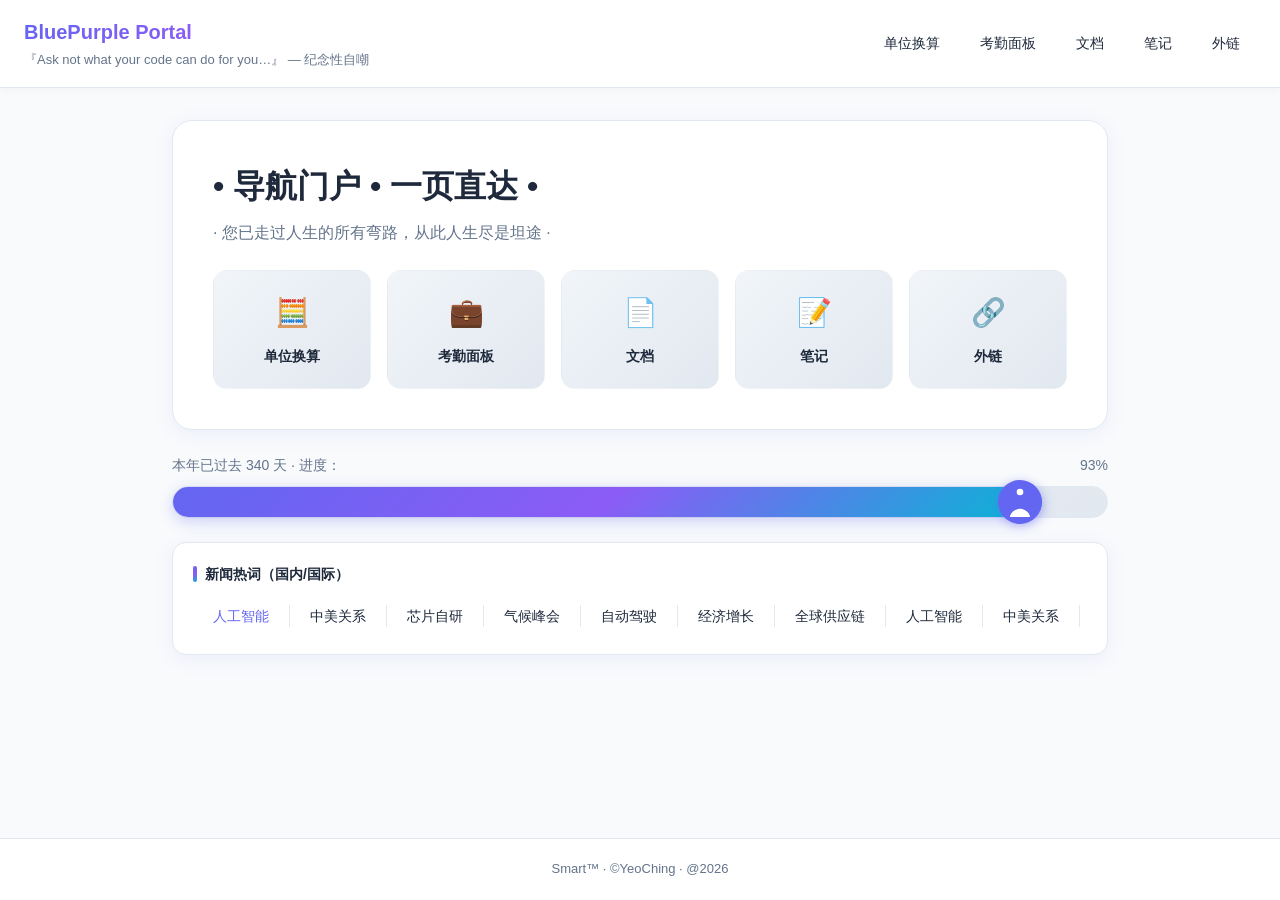
==== index.html @ fe153c59 "Add files via upload" ====
<!doctype html>
<html lang="zh-CN">
<head>
  <meta charset="utf-8" />
  <meta name="viewport" content="width=device-width,initial-scale=1" />
  <title>导航 - HOME Portal</title>
  <link rel="stylesheet" href="styles.css" />
</head>
<body>
  <!-- 移动端菜单按钮 -->
  <button class="menu-toggle" id="menuToggle" aria-label="菜单">
    <span></span><span></span><span></span>
  </button>

  <header class="topbar">
    <div class="brand">
      <h1>BluePurple Portal</h1>
      <p class="tagline" id="tagline">正在加载标语…</p>
    </div>
    <nav class="links" id="navLinks">
      <a href="about.html">单位换算</a>
      <a href="projects.html">考勤面板</a>
      <a href="docs.html">文档</a>
      <a href="notes.html">笔记</a>
      <a href="https://example.com" target="_blank" rel="noopener">外链</a>
    </nav>
  </header>

  <main class="container">
    <section class="hero">
      <h2>• 导航门户 • 一页直达 •</h2>
      <p class="subtitle"> · 您已走过人生的所有弯路，从此人生尽是坦途 · </p>
      <div class="cards">
        <a class="card" href="about.html">
          <div class="icon">🧮</div><div>单位换算</div>
        </a>
        <a class="card" href="projects.html">
          <div class="icon">💼</div><div>考勤面板</div>
        </a>
        <a class="card" href="docs.html">
          <div class="icon">📄</div><div>文档</div>
        </a>
        <a class="card" href="notes.html">
          <div class="icon">📝</div><div>笔记</div>
        </a>
        <a class="card" href="https://example.com" target="_blank" rel="noopener">
          <div class="icon">🔗</div><div>外链</div>
        </a>
      </div>
    </section>

    <section class="progress-wrap">
      <div class="progress-info">
        <span id="dayText">今年已过去 0 天 · 进度：</span>
        <span id="percentText">0%</span>
      </div>
      <div class="progress-bar" id="progressBar" aria-valuemin="0" aria-valuemax="100" role="progressbar">
        <div class="progress-fill" id="progressFill"></div>
        <div class="worker" id="worker" aria-hidden="true">
          <svg width="40" height="40" viewBox="0 0 24 24"><circle cx="12" cy="6" r="2" fill="#fff"/><path d="M6 21c0-3 4-5 6-5s6 2 6 5" fill="#fff"/></svg>
        </div>
      </div>
    </section>

    <section class="news-wrap">
      <div class="news-label">新闻热词（国内/国际）</div>
      <div class="news-ticker" id="newsTicker" aria-live="polite"></div>
    </section>
  </main>

  <footer class="footer"> Smart™ · ©YeoChing ·  @2026
  </footer>

  <script src="script.js"></script>

<style>

</script>
</body>
</html>
---- styles.css ----
:root {
  --primary: #6366f1;
  --primary-dark: #4f46e5;
  --accent: linear-gradient(135deg, #6366f1 0%, #8b5cf6 50%, #06b6d4 100%);
  --bg: #f8fafc;
  --bg-card: #ffffff;
  --text: #1e293b;
  --text-light: #64748b;
  --border: #e2e8f0;
  --shadow: 0 4px 20px rgba(99, 102, 241, 0.08);
  --shadow-hover: 0 8px 30px rgba(99, 102, 241, 0.15);
}

* { box-sizing: border-box; margin: 0; padding: 0; font-family: Inter, -apple-system, BlinkMacSystemFont, 'Segoe UI', Roboto, 'Helvetica Neue', Arial, sans-serif; }

html { scroll-behavior: smooth; }

body {
  min-height: 100vh;
  background: var(--bg);
  color: var(--text);
  -webkit-font-smoothing: antialiased;
  display: flex;
  flex-direction: column;
  line-height: 1.6;
}

/* 移动端菜单按钮 */
.menu-toggle {
  display: none;
  position: fixed;
  top: 16px;
  right: 16px;
  z-index: 1001;
  width: 44px;
  height: 44px;
  background: var(--bg-card);
  border: none;
  border-radius: 10px;
  box-shadow: var(--shadow);
  cursor: pointer;
  padding: 10px;
}

.menu-toggle span {
  display: block;
  width: 100%;
  height: 3px;
  background: var(--primary);
  border-radius: 2px;
  margin: 4px 0;
  transition: all 0.3s ease;
}

.menu-toggle.active span:nth-child(1) { transform: rotate(45deg) translate(5px, 5px); }
.menu-toggle.active span:nth-child(2) { opacity: 0; }
.menu-toggle.active span:nth-child(3) { transform: rotate(-45deg) translate(5px, -5px); }

/* 顶部导航 */
.topbar {
  position: sticky;
  top: 0;
  z-index: 100;
  display: flex;
  justify-content: space-between;
  align-items: center;
  padding: 16px 24px;
  background: var(--bg-card);
  border-bottom: 1px solid var(--border);
  box-shadow: 0 2px 10px rgba(0, 0, 0, 0.03);
}

.brand h1 {
  font-size: 20px;
  font-weight: 700;
  background: var(--accent);
  -webkit-background-clip: text;
  -webkit-text-fill-color: transparent;
  background-clip: text;
}

.tagline {
  font-size: 13px;
  color: var(--text-light);
  margin-top: 2px;
}

.links {
  display: flex;
  gap: 8px;
  flex-wrap: wrap;
}

.links a {
  color: var(--text);
  text-decoration: none;
  font-size: 14px;
  font-weight: 500;
  padding: 8px 16px;
  border-radius: 8px;
  transition: all 0.2s ease;
  background: transparent;
}

.links a:hover {
  background: rgba(99, 102, 241, 0.08);
  color: var(--primary);
}

/* 主容器 */
.container {
  max-width: 1000px;
  margin: 0 auto;
  padding: 24px;
  flex: 1;
  width: 100%;
}

/* 英雄区域 */
.hero {
  padding: 32px;
  border-radius: 16px;
  background: var(--bg-card);
  box-shadow: var(--shadow);
  border: 1px solid var(--border);
  margin-bottom: 24px;
}

.hero h2 {
  font-size: 28px;
  font-weight: 700;
  color: var(--text);
  margin-bottom: 8px;
}

.subtitle {
  color: var(--text-light);
  font-size: 16px;
  margin-bottom: 24px;
}

/* 卡片网格 */
.cards {
  display: grid;
  grid-template-columns: repeat(auto-fill, minmax(140px, 1fr));
  gap: 16px;
}

.card {
  display: flex;
  flex-direction: column;
  align-items: center;
  gap: 10px;
  padding: 20px 16px;
  border-radius: 14px;
  background: linear-gradient(135deg, #f1f5f9 0%, #e2e8f0 100%);
  text-decoration: none;
  transition: all 0.25s ease;
  border: 1px solid transparent;
}

.card:hover {
  transform: translateY(-4px);
  box-shadow: var(--shadow-hover);
  border-color: var(--primary);
  background: linear-gradient(135deg, #eef2ff 0%, #e0e7ff 100%);
}

.icon { font-size: 28px; }
.card div:last-child {
  color: var(--text);
  font-weight: 600;
  font-size: 14px;
}

/* 进度条 */
.progress-wrap {
  margin-bottom: 24px;
}

.progress-info {
  display: flex;
  justify-content: space-between;
  margin-bottom: 10px;
  font-size: 14px;
  color: var(--text-light);
  font-weight: 500;
}

.progress-bar {
  position: relative;
  height: 32px;
  background: linear-gradient(135deg, #f1f5f9 0%, #e2e8f0 100%);
  border-radius: 999px;
  overflow: visible;
  border: 1px solid var(--border);
}

.progress-fill {
  height: 100%;
  width: 0;
  background: var(--accent);
  border-radius: 999px;
  transition: width 1s ease;
  box-shadow: 0 4px 15px rgba(99, 102, 241, 0.3);
}

.worker {
  position: absolute;
  top: 50%;
  transform: translate(-50%, -50%);
  left: 0;
  transition: left 1s linear;
  width: 44px;
  height: 44px;
  background: var(--primary);
  border-radius: 50%;
  display: flex;
  align-items: center;
  justify-content: center;
  box-shadow: 0 2px 10px rgba(99, 102, 241, 0.4);
}

/* 新闻滚动 */
.news-wrap {
  padding: 20px;
  border-radius: 14px;
  background: var(--bg-card);
  border: 1px solid var(--border);
  box-shadow: var(--shadow);
}

.news-label {
  font-size: 14px;
  font-weight: 600;
  color: var(--text);
  margin-bottom: 12px;
  display: flex;
  align-items: center;
  gap: 8px;
}

.news-label::before {
  content: '';
  width: 4px;
  height: 16px;
  background: var(--accent);
  border-radius: 2px;
}

.news-ticker {
  height: 36px;
  display: flex;
  align-items: center;
  overflow: hidden;
  position: relative;
}

.news-track {
  display: inline-block;
  white-space: nowrap;
  animation: marquee 20s linear infinite;
}

.news-item {
  display: inline-block;
  padding: 0 20px;
  border-right: 1px solid var(--border);
  color: var(--text);
  font-size: 14px;
  font-weight: 500;
}

.news-item:first-child { color: var(--primary); }

@keyframes marquee {
  0% { transform: translateX(0); }
  100% { transform: translateX(-50%); }
}

/* 页脚 */
.footer {
  padding: 20px;
  text-align: center;
  color: var(--text-light);
  font-size: 13px;
  border-top: 1px solid var(--border);
  background: var(--bg-card);
}

/* ===== 响应式设计 ===== */

/* 手机端 (< 640px) */
@media (max-width: 640px) {
  .menu-toggle { display: block; }

  .topbar {
    flex-direction: column;
    align-items: flex-start;
    padding: 16px;
    padding-top: 60px;
  }

  .brand { margin-bottom: 16px; }

  .links {
    display: none;
    width: 100%;
    flex-direction: column;
    gap: 4px;
    padding-top: 16px;
    border-top: 1px solid var(--border);
  }

  .links.active {
    display: flex;
  }

  .links a {
    padding: 12px 16px;
    background: var(--bg);
    border-radius: 8px;
  }

  .container { padding: 16px; }

  .hero {
    padding: 24px 20px;
    border-radius: 12px;
  }

  .hero h2 {
    font-size: 22px;
  }

  .cards {
    grid-template-columns: repeat(2, 1fr);
    gap: 12px;
  }

  .card {
    padding: 16px 12px;
  }

  .icon { font-size: 24px; }

  .progress-bar { height: 28px; }

  .worker { width: 36px; height: 36px; }

  .news-wrap { padding: 16px; }

  .news-item { font-size: 13px; padding: 0 14px; }
}

/* 平板端 (641px - 1024px) */
@media (min-width: 641px) and (max-width: 1024px) {
  .container { padding: 20px; }

  .hero { padding: 28px; }

  .cards {
    grid-template-columns: repeat(3, 1fr);
  }
}

/* 大屏幕 (> 1024px) */
@media (min-width: 1025px) {
  .container { padding: 32px; }

  .hero {
    padding: 40px;
    border-radius: 20px;
  }

  .hero h2 { font-size: 32px; }

  .cards {
    grid-template-columns: repeat(5, 1fr);
  }
}

/* 触摸设备优化 */
@media (hover: none) and (pointer: coarse) {
  .card:active {
    transform: scale(0.98);
    background: linear-gradient(135deg, #eef2ff 0%, #e0e7ff 100%);
  }

  .links a:active {
    background: rgba(99, 102, 241, 0.1);
  }
}

/* 深色模式 */
@media (prefers-color-scheme: dark) {
  :root {
    --bg: #0f172a;
    --bg-card: #1e293b;
    --text: #f1f5f9;
    --text-light: #94a3b8;
    --border: #334155;
    --shadow: 0 4px 20px rgba(0, 0, 0, 0.3);
    --shadow-hover: 0 8px 30px rgba(99, 102, 241, 0.2);
  }

  .card {
    background: linear-gradient(135deg, #334155 0%, #475569 100%);
  }

  .card:hover {
    background: linear-gradient(135deg, #4338ca 0%, #6366f1 100%);
  }

  .progress-bar {
    background: linear-gradient(135deg, #334155 0%, #475569 100%);
  }

  .topbar { background: var(--bg-card); }
  .footer { background: var(--bg-card); }
}
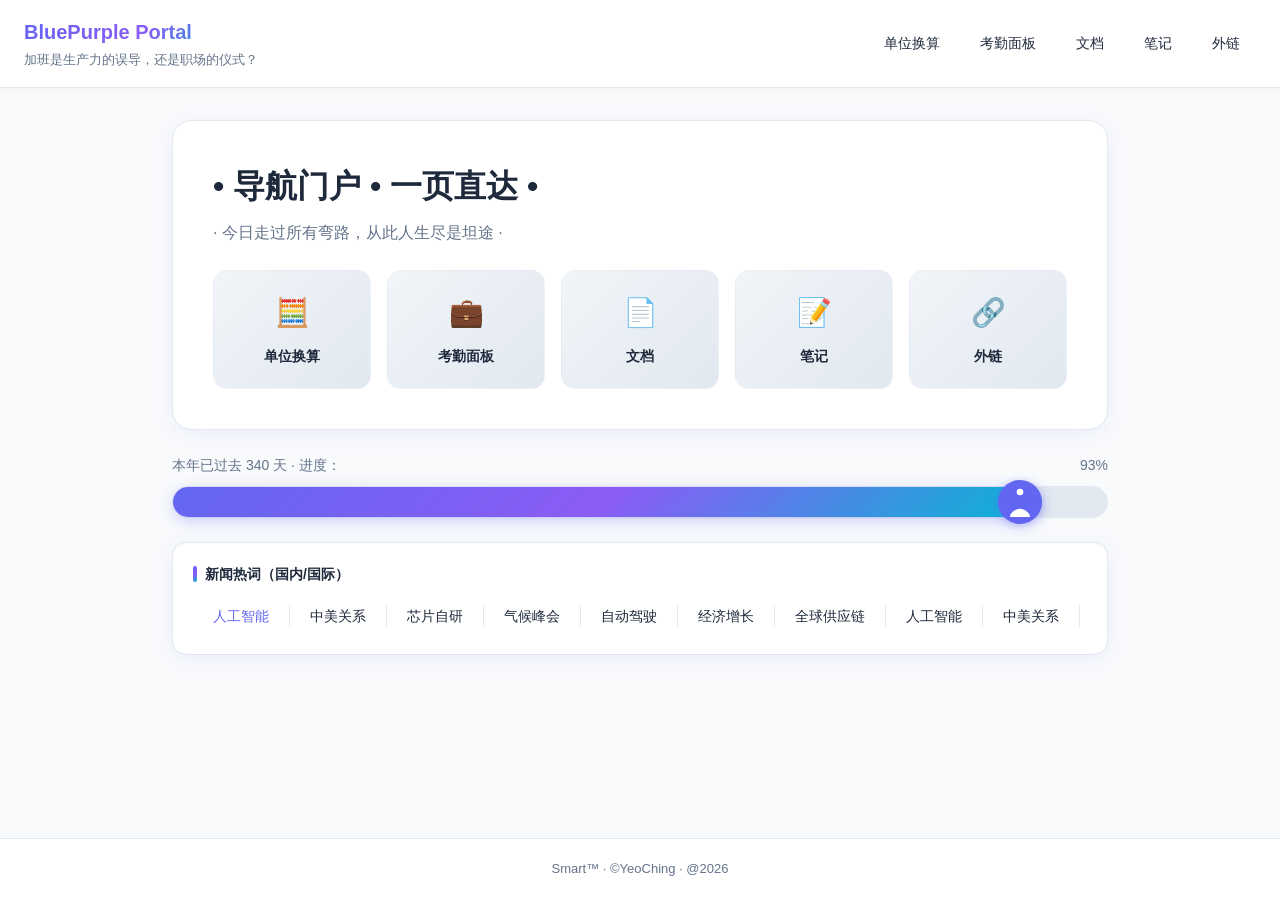
==== commit 82fa0758: "Add files via upload" ====
--- a/index.html
+++ b/index.html
@@ -18,8 +18,8 @@
       <p class="tagline" id="tagline">正在加载标语…</p>
     </div>
     <nav class="links" id="navLinks">
-      <a href="about.html">单位换算</a>
-      <a href="projects.html">考勤面板</a>
+      <a href="Unit_Trans.html">单位换算</a>
+      <a href="Over_Time.html">考勤面板</a>
       <a href="docs.html">文档</a>
       <a href="notes.html">笔记</a>
       <a href="https://example.com" target="_blank" rel="noopener">外链</a>
@@ -29,12 +29,12 @@
   <main class="container">
     <section class="hero">
       <h2>• 导航门户 • 一页直达 •</h2>
-      <p class="subtitle"> · 您已走过人生的所有弯路，从此人生尽是坦途 · </p>
+      <p class="subtitle"> · 今日走过所有弯路，从此人生尽是坦途 · </p>
       <div class="cards">
-        <a class="card" href="about.html">
+        <a class="card" href="Unit_Trans.html">
           <div class="icon">🧮</div><div>单位换算</div>
         </a>
-        <a class="card" href="projects.html">
+        <a class="card" href="Over_Time.html">
           <div class="icon">💼</div><div>考勤面板</div>
         </a>
         <a class="card" href="docs.html">
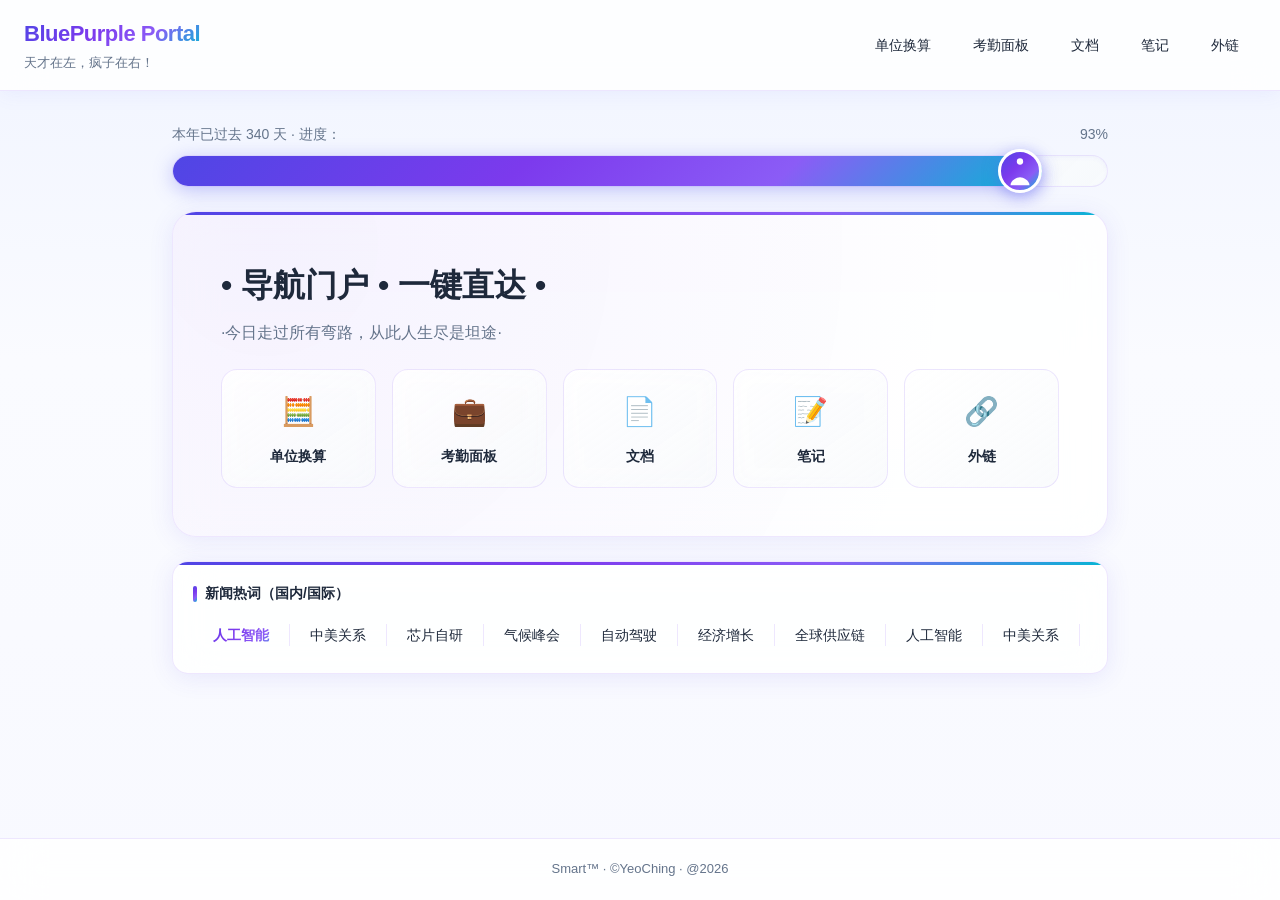
==== commit d1e5b72f: "更新 index.html" ====
--- a/index.html
+++ b/index.html
@@ -27,9 +27,23 @@
   </header>
 
   <main class="container">
-    <section class="hero">
-      <h2>• 导航门户 • 一页直达 •</h2>
-      <p class="subtitle"> · 今日走过所有弯路，从此人生尽是坦途 · </p>
+
+    <section class="progress-wrap">
+      <div class="progress-info">
+        <span id="dayText">今年已过去 0 天 · 进度：</span>
+        <span id="percentText">0%</span>
+      </div>
+      <div class="progress-bar" id="progressBar" aria-valuemin="0" aria-valuemax="100" role="progressbar">
+        <div class="progress-fill" id="progressFill"></div>
+        <div class="worker" id="worker" aria-hidden="true">
+          <svg width="40" height="40" viewBox="0 0 24 24"><circle cx="12" cy="6" r="2" fill="#fff"/><path d="M6 21c0-3 4-5 6-5s6 2 6 5" fill="#fff"/></svg>
+        </div>
+      </div>
+    </section>
+
+   <section class="hero">
+      <h2>• 导航门户 • 一键直达 •</h2>
+      <p class="subtitle"> ·今日走过所有弯路，从此人生尽是坦途· </p>
       <div class="cards">
         <a class="card" href="Unit_Trans.html">
           <div class="icon">🧮</div><div>单位换算</div>
@@ -49,19 +63,6 @@
       </div>
     </section>
 
-    <section class="progress-wrap">
-      <div class="progress-info">
-        <span id="dayText">今年已过去 0 天 · 进度：</span>
-        <span id="percentText">0%</span>
-      </div>
-      <div class="progress-bar" id="progressBar" aria-valuemin="0" aria-valuemax="100" role="progressbar">
-        <div class="progress-fill" id="progressFill"></div>
-        <div class="worker" id="worker" aria-hidden="true">
-          <svg width="40" height="40" viewBox="0 0 24 24"><circle cx="12" cy="6" r="2" fill="#fff"/><path d="M6 21c0-3 4-5 6-5s6 2 6 5" fill="#fff"/></svg>
-        </div>
-      </div>
-    </section>
-
     <section class="news-wrap">
       <div class="news-label">新闻热词（国内/国际）</div>
       <div class="news-ticker" id="newsTicker" aria-live="polite"></div>
--- a/styles.css
+++ b/styles.css
@@ -1,14 +1,20 @@
 :root {
-  --primary: #6366f1;
-  --primary-dark: #4f46e5;
-  --accent: linear-gradient(135deg, #6366f1 0%, #8b5cf6 50%, #06b6d4 100%);
-  --bg: #f8fafc;
-  --bg-card: #ffffff;
+  --primary: #4f46e5;
+  --primary-light: #6366f1;
+  --accent: linear-gradient(135deg, #4f46e5 0%, #7c3aed 40%, #8b5cf6 70%, #06b6d4 100%);
+  --accent-light: linear-gradient(135deg, #818cf8 0%, #a78bfa 50%, #22d3ee 100%);
+  --bg: linear-gradient(180deg, #f0f4ff 0%, #fafbff 40%, #f8f9ff 100%);
+  --bg-dark: #0f172a;
+  --bg-card: rgba(255, 255, 255, 0.85);
+  --bg-card-solid: #ffffff;
   --text: #1e293b;
   --text-light: #64748b;
-  --border: #e2e8f0;
-  --shadow: 0 4px 20px rgba(99, 102, 241, 0.08);
-  --shadow-hover: 0 8px 30px rgba(99, 102, 241, 0.15);
+  --text-white: #ffffff;
+  --border: rgba(139, 92, 246, 0.15);
+  --border-strong: rgba(99, 102, 241, 0.3);
+  --shadow: 0 4px 24px rgba(79, 70, 229, 0.1);
+  --shadow-hover: 0 8px 40px rgba(99, 102, 241, 0.2);
+  --glow: 0 0 40px rgba(99, 102, 241, 0.15);
 }
 
 * { box-sizing: border-box; margin: 0; padding: 0; font-family: Inter, -apple-system, BlinkMacSystemFont, 'Segoe UI', Roboto, 'Helvetica Neue', Arial, sans-serif; }
@@ -18,6 +24,7 @@
 body {
   min-height: 100vh;
   background: var(--bg);
+  background-attachment: fixed;
   color: var(--text);
   -webkit-font-smoothing: antialiased;
   display: flex;
@@ -34,9 +41,9 @@
   z-index: 1001;
   width: 44px;
   height: 44px;
-  background: var(--bg-card);
+  background: var(--accent);
   border: none;
-  border-radius: 10px;
+  border-radius: 12px;
   box-shadow: var(--shadow);
   cursor: pointer;
   padding: 10px;
@@ -46,7 +53,7 @@
   display: block;
   width: 100%;
   height: 3px;
-  background: var(--primary);
+  background: white;
   border-radius: 2px;
   margin: 4px 0;
   transition: all 0.3s ease;
@@ -66,17 +73,20 @@
   align-items: center;
   padding: 16px 24px;
   background: var(--bg-card);
+  backdrop-filter: blur(20px);
+  -webkit-backdrop-filter: blur(20px);
   border-bottom: 1px solid var(--border);
-  box-shadow: 0 2px 10px rgba(0, 0, 0, 0.03);
+  box-shadow: 0 2px 20px rgba(99, 102, 241, 0.08);
 }
 
 .brand h1 {
-  font-size: 20px;
-  font-weight: 700;
+  font-size: 22px;
+  font-weight: 800;
   background: var(--accent);
   -webkit-background-clip: text;
   -webkit-text-fill-color: transparent;
   background-clip: text;
+  letter-spacing: -0.5px;
 }
 
 .tagline {
@@ -100,11 +110,13 @@
   border-radius: 8px;
   transition: all 0.2s ease;
   background: transparent;
+  border: 1px solid transparent;
 }
 
 .links a:hover {
   background: rgba(99, 102, 241, 0.08);
   color: var(--primary);
+  border-color: var(--border-strong);
 }
 
 /* 主容器 */
@@ -118,12 +130,39 @@
 
 /* 英雄区域 */
 .hero {
-  padding: 32px;
-  border-radius: 16px;
+  position: relative;
+  padding: 40px;
+  border-radius: 20px;
   background: var(--bg-card);
+  backdrop-filter: blur(20px);
+  -webkit-backdrop-filter: blur(20px);
   box-shadow: var(--shadow);
   border: 1px solid var(--border);
   margin-bottom: 24px;
+  overflow: hidden;
+}
+
+/* 英雄区域背景光效 */
+.hero::before {
+  content: '';
+  position: absolute;
+  top: -50%;
+  left: -50%;
+  width: 200%;
+  height: 200%;
+  background: radial-gradient(circle at 30% 30%, rgba(139, 92, 246, 0.08) 0%, transparent 50%);
+  pointer-events: none;
+}
+
+.hero::after {
+  content: '';
+  position: absolute;
+  top: 0;
+  left: 0;
+  right: 0;
+  height: 3px;
+  background: var(--accent);
+  border-radius: 20px 20px 0 0;
 }
 
 .hero h2 {
@@ -131,12 +170,16 @@
   font-weight: 700;
   color: var(--text);
   margin-bottom: 8px;
+  position: relative;
+  z-index: 1;
 }
 
 .subtitle {
   color: var(--text-light);
   font-size: 16px;
   margin-bottom: 24px;
+  position: relative;
+  z-index: 1;
 }
 
 /* 卡片网格 */
@@ -144,6 +187,8 @@
   display: grid;
   grid-template-columns: repeat(auto-fill, minmax(140px, 1fr));
   gap: 16px;
+  position: relative;
+  z-index: 1;
 }
 
 .card {
@@ -152,18 +197,19 @@
   align-items: center;
   gap: 10px;
   padding: 20px 16px;
-  border-radius: 14px;
-  background: linear-gradient(135deg, #f1f5f9 0%, #e2e8f0 100%);
+  border-radius: 16px;
+  background: linear-gradient(145deg, rgba(255, 255, 255, 0.9) 0%, rgba(248, 250, 252, 0.8) 100%);
   text-decoration: none;
-  transition: all 0.25s ease;
-  border: 1px solid transparent;
+  transition: all 0.3s ease;
+  border: 1px solid var(--border);
+  backdrop-filter: blur(10px);
 }
 
 .card:hover {
-  transform: translateY(-4px);
+  transform: translateY(-6px);
   box-shadow: var(--shadow-hover);
-  border-color: var(--primary);
-  background: linear-gradient(135deg, #eef2ff 0%, #e0e7ff 100%);
+  border-color: var(--primary-light);
+  background: linear-gradient(145deg, #f5f3ff 0%, #ede9fe 100%);
 }
 
 .icon { font-size: 28px; }
@@ -176,6 +222,8 @@
 /* 进度条 */
 .progress-wrap {
   margin-bottom: 24px;
+  position: relative;
+  z-index: 1;
 }
 
 .progress-info {
@@ -190,10 +238,11 @@
 .progress-bar {
   position: relative;
   height: 32px;
-  background: linear-gradient(135deg, #f1f5f9 0%, #e2e8f0 100%);
+  background: linear-gradient(135deg, rgba(255, 255, 255, 0.9) 0%, rgba(248, 250, 252, 0.8) 100%);
   border-radius: 999px;
   overflow: visible;
   border: 1px solid var(--border);
+  box-shadow: inset 0 2px 4px rgba(99, 102, 241, 0.05);
 }
 
 .progress-fill {
@@ -202,7 +251,7 @@
   background: var(--accent);
   border-radius: 999px;
   transition: width 1s ease;
-  box-shadow: 0 4px 15px rgba(99, 102, 241, 0.3);
+  box-shadow: 0 4px 20px rgba(99, 102, 241, 0.4);
 }
 
 .worker {
@@ -213,21 +262,38 @@
   transition: left 1s linear;
   width: 44px;
   height: 44px;
-  background: var(--primary);
+  background: var(--accent);
   border-radius: 50%;
   display: flex;
   align-items: center;
   justify-content: center;
-  box-shadow: 0 2px 10px rgba(99, 102, 241, 0.4);
+  box-shadow: 0 4px 15px rgba(99, 102, 241, 0.5);
+  border: 3px solid white;
 }
 
 /* 新闻滚动 */
 .news-wrap {
+  position: relative;
   padding: 20px;
-  border-radius: 14px;
+  border-radius: 16px;
   background: var(--bg-card);
+  backdrop-filter: blur(20px);
+  -webkit-backdrop-filter: blur(20px);
   border: 1px solid var(--border);
   box-shadow: var(--shadow);
+  overflow: hidden;
+  z-index: 1;
+}
+
+/* 新闻区域背景 */
+.news-wrap::before {
+  content: '';
+  position: absolute;
+  top: 0;
+  left: 0;
+  right: 0;
+  height: 3px;
+  background: var(--accent);
 }
 
 .news-label {
@@ -271,7 +337,13 @@
   font-weight: 500;
 }
 
-.news-item:first-child { color: var(--primary); }
+.news-item:first-child {
+  background: var(--accent);
+  -webkit-background-clip: text;
+  -webkit-text-fill-color: transparent;
+  background-clip: text;
+  font-weight: 700;
+}
 
 @keyframes marquee {
   0% { transform: translateX(0); }
@@ -286,6 +358,7 @@
   font-size: 13px;
   border-top: 1px solid var(--border);
   background: var(--bg-card);
+  backdrop-filter: blur(20px);
 }
 
 /* ===== 响应式设计 ===== */
@@ -318,7 +391,7 @@
 
   .links a {
     padding: 12px 16px;
-    background: var(--bg);
+    background: rgba(99, 102, 241, 0.05);
     border-radius: 8px;
   }
 
@@ -326,7 +399,7 @@
 
   .hero {
     padding: 24px 20px;
-    border-radius: 12px;
+    border-radius: 16px;
   }
 
   .hero h2 {
@@ -369,8 +442,8 @@
   .container { padding: 32px; }
 
   .hero {
-    padding: 40px;
-    border-radius: 20px;
+    padding: 48px;
+    border-radius: 24px;
   }
 
   .hero h2 { font-size: 32px; }
@@ -384,7 +457,7 @@
 @media (hover: none) and (pointer: coarse) {
   .card:active {
     transform: scale(0.98);
-    background: linear-gradient(135deg, #eef2ff 0%, #e0e7ff 100%);
+    background: linear-gradient(145deg, #f5f3ff 0%, #ede9fe 100%);
   }
 
   .links a:active {
@@ -395,27 +468,44 @@
 /* 深色模式 */
 @media (prefers-color-scheme: dark) {
   :root {
-    --bg: #0f172a;
-    --bg-card: #1e293b;
+    --bg: linear-gradient(180deg, #0f172a 0%, #1e1b4b 50%, #0f172a 100%);
+    --bg-card: rgba(30, 27, 75, 0.8);
+    --bg-card-solid: #1e1b4b;
     --text: #f1f5f9;
     --text-light: #94a3b8;
-    --border: #334155;
-    --shadow: 0 4px 20px rgba(0, 0, 0, 0.3);
-    --shadow-hover: 0 8px 30px rgba(99, 102, 241, 0.2);
+    --border: rgba(139, 92, 246, 0.2);
+    --border-strong: rgba(139, 92, 246, 0.4);
+    --shadow: 0 4px 24px rgba(0, 0, 0, 0.4);
+    --shadow-hover: 0 8px 40px rgba(99, 102, 241, 0.3);
+    --glow: 0 0 40px rgba(99, 102, 241, 0.25);
   }
 
   .card {
-    background: linear-gradient(135deg, #334155 0%, #475569 100%);
+    background: linear-gradient(145deg, rgba(30, 27, 75, 0.9) 0%, rgba(49, 46, 129, 0.8) 100%);
+    border-color: var(--border);
   }
 
   .card:hover {
-    background: linear-gradient(135deg, #4338ca 0%, #6366f1 100%);
+    background: linear-gradient(145deg, #4338ca 0%, #6366f1 50%, #7c3aed 100%);
+  }
+
+  .card div:last-child {
+    color: #f1f5f9;
   }
 
   .progress-bar {
-    background: linear-gradient(135deg, #334155 0%, #475569 100%);
-  }
-
-  .topbar { background: var(--bg-card); }
-  .footer { background: var(--bg-card); }
+    background: linear-gradient(135deg, rgba(30, 27, 75, 0.9) 0%, rgba(49, 46, 129, 0.8) 100%);
+  }
+
+  .topbar {
+    background: var(--bg-card);
+  }
+
+  .footer {
+    background: var(--bg-card);
+  }
+
+  .news-wrap {
+    background: var(--bg-card);
+  }
 }
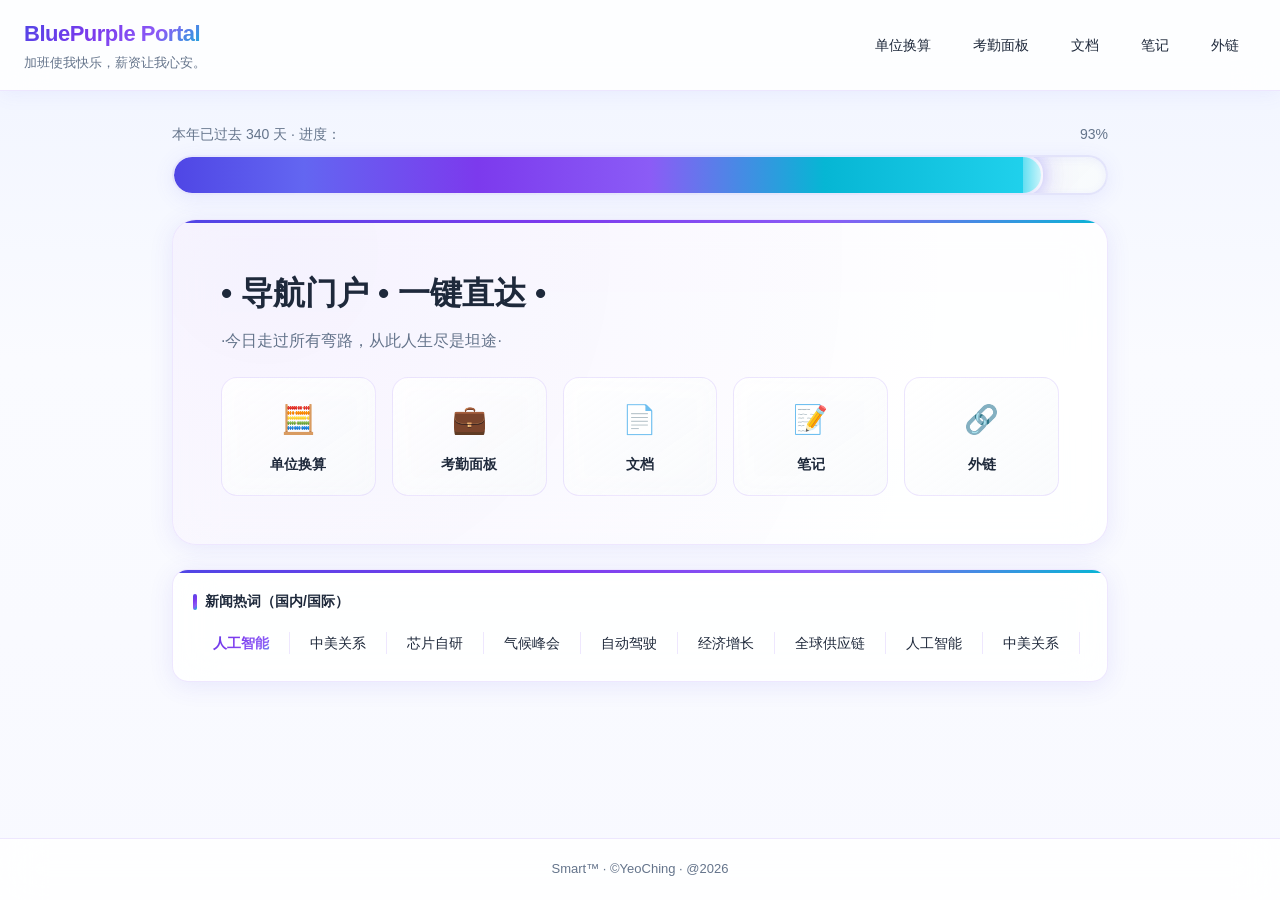
==== commit 8cd0967a: "更新 index.html" ====
--- a/index.html
+++ b/index.html
@@ -30,13 +30,15 @@
 
     <section class="progress-wrap">
       <div class="progress-info">
-        <span id="dayText">今年已过去 0 天 · 进度：</span>
+        <span id="dayText">本年已过去 0 天 · 进度：</span>
         <span id="percentText">0%</span>
       </div>
       <div class="progress-bar" id="progressBar" aria-valuemin="0" aria-valuemax="100" role="progressbar">
         <div class="progress-fill" id="progressFill"></div>
         <div class="worker" id="worker" aria-hidden="true">
-          <svg width="40" height="40" viewBox="0 0 24 24"><circle cx="12" cy="6" r="2" fill="#fff"/><path d="M6 21c0-3 4-5 6-5s6 2 6 5" fill="#fff"/></svg>
+          <div class="worker-inner">
+            <svg class="worker-icon" width="24" height="24" viewBox="0 0 24 24"><circle cx="12" cy="6" r="2" fill="#fff"/><path d="M6 21c0-3 4-5 6-5s6 2 6 5" fill="#fff"/></svg>
+          </div>
         </div>
       </div>
     </section>
--- a/styles.css
+++ b/styles.css
@@ -219,7 +219,7 @@
   font-size: 14px;
 }
 
-/* 进度条 */
+/* ===== 灵动波浪进度条 ===== */
 .progress-wrap {
   margin-bottom: 24px;
   position: relative;
@@ -237,39 +237,205 @@
 
 .progress-bar {
   position: relative;
-  height: 32px;
-  background: linear-gradient(135deg, rgba(255, 255, 255, 0.9) 0%, rgba(248, 250, 252, 0.8) 100%);
-  border-radius: 999px;
-  overflow: visible;
-  border: 1px solid var(--border);
-  box-shadow: inset 0 2px 4px rgba(99, 102, 241, 0.05);
-}
-
+  height: 40px;
+  background: linear-gradient(135deg, rgba(255, 255, 255, 0.95) 0%, rgba(248, 250, 252, 0.9) 100%);
+  border-radius: 20px;
+  overflow: hidden;
+  border: 2px solid rgba(99, 102, 241, 0.15);
+  box-shadow:
+    inset 0 2px 8px rgba(99, 102, 241, 0.08),
+    0 4px 20px rgba(99, 102, 241, 0.1);
+}
+
+/* 波浪容器 */
+.progress-wave {
+  position: absolute;
+  top: 0;
+  left: 0;
+  width: 100%;
+  height: 100%;
+  overflow: hidden;
+}
+
+/* 波浪底层 */
+.wave-back {
+  position: absolute;
+  top: 0;
+  left: -100%;
+  width: 300%;
+  height: 100%;
+  background: linear-gradient(90deg,
+    transparent 0%,
+    rgba(139, 92, 246, 0.06) 25%,
+    transparent 50%
+  );
+  animation: wave-back 3s linear infinite;
+}
+
+/* 波浪前景 */
+.wave-front {
+  position: absolute;
+  top: 0;
+  left: -100%;
+  width: 300%;
+  height: 100%;
+  background: linear-gradient(90deg,
+    transparent 0%,
+    rgba(6, 182, 212, 0.08) 30%,
+    transparent 60%
+  );
+  animation: wave-front 2.5s linear infinite;
+}
+
+@keyframes wave-back {
+  0% { transform: translateX(0); }
+  100% { transform: translateX(33.33%); }
+}
+
+@keyframes wave-front {
+  0% { transform: translateX(0); }
+  100% { transform: translateX(33.33%); }
+}
+
+/* 进度条填充 - 波浪形状 */
 .progress-fill {
+  position: relative;
   height: 100%;
   width: 0;
-  background: var(--accent);
-  border-radius: 999px;
-  transition: width 1s ease;
-  box-shadow: 0 4px 20px rgba(99, 102, 241, 0.4);
-}
-
-.worker {
+  background: linear-gradient(90deg,
+    #4f46e5 0%,
+    #6366f1 15%,
+    #7c3aed 35%,
+    #8b5cf6 55%,
+    #06b6d4 75%,
+    #22d3ee 100%
+  );
+  border-radius: 18px;
+  transition: width 1.2s cubic-bezier(0.4, 0, 0.2, 1);
+  box-shadow:
+    0 0 20px rgba(99, 102, 241, 0.5),
+    0 0 40px rgba(139, 92, 246, 0.3);
+}
+
+/* 流光效果 */
+.progress-fill::before {
+  content: '';
+  position: absolute;
+  top: 0;
+  left: -100%;
+  width: 60%;
+  height: 100%;
+  background: linear-gradient(
+    90deg,
+    transparent,
+    rgba(255, 255, 255, 0.4),
+    rgba(255, 255, 255, 0.6),
+    rgba(255, 255, 255, 0.4),
+    transparent
+  );
+  animation: shimmer 2s ease-in-out infinite;
+}
+
+@keyframes shimmer {
+  0% { left: -100%; }
+  100% { left: 150%; }
+}
+
+/* 波浪边缘效果 */
+.progress-fill::after {
+  content: '';
+  position: absolute;
+  top: -2px;
+  right: -2px;
+  width: 20px;
+  height: calc(100% + 4px);
+  background: linear-gradient(90deg,
+    rgba(255, 255, 255, 0.3),
+    rgba(255, 255, 255, 0.8)
+  );
+  border-radius: 0 18px 18px 0;
+  animation: pulse-edge 1.5s ease-in-out infinite;
+}
+
+@keyframes pulse-edge {
+  0%, 100% {
+    opacity: 0.6;
+    width: 20px;
+  }
+  50% {
+    opacity: 1;
+    width: 28px;
+  }
+}
+
+/* 顶部波浪装饰 */
+.wave-surface {
+  position: absolute;
+  top: 0;
+  left: 0;
+  width: 200%;
+  height: 8px;
+  background: url("data:image/svg+xml,%3Csvg xmlns='http://www.w3.org/2000/svg' viewBox='0 0 1200 120'%3E%3Cpath fill='rgba(255,255,255,0.3)' d='M0,60 C150,120 350,0 600,60 C850,120 1050,0 1200,60 L1200,120 L0,120 Z'/%3E%3C/svg%3E") repeat-x;
+  background-size: 600px 8px;
+  animation: wave-surface 4s linear infinite paused;
+  opacity: 0;
+  transition: opacity 0.3s;
+}
+
+/* 进度条内部纹理 */
+.progress-texture {
+  position: absolute;
+  top: 0;
+  left: 0;
+  right: 0;
+  bottom: 0;
+  background: repeating-linear-gradient(
+    -45deg,
+    transparent,
+    transparent 4px,
+    rgba(255, 255, 255, 0.05) 4px,
+    rgba(255, 255, 255, 0.05) 8px
+  );
+  border-radius: 18px;
+}
+
+/* 百分比指示器 */
+.progress-glow {
   position: absolute;
   top: 50%;
-  transform: translate(-50%, -50%);
-  left: 0;
-  transition: left 1s linear;
-  width: 44px;
-  height: 44px;
-  background: var(--accent);
+  right: 8px;
+  transform: translateY(-50%);
+  width: 8px;
+  height: 8px;
+  background: white;
   border-radius: 50%;
-  display: flex;
-  align-items: center;
-  justify-content: center;
-  box-shadow: 0 4px 15px rgba(99, 102, 241, 0.5);
-  border: 3px solid white;
-}
+  box-shadow: 0 0 10px rgba(255, 255, 255, 0.8);
+  animation: glow-pulse 2s ease-in-out infinite;
+}
+
+@keyframes glow-pulse {
+  0%, 100% {
+    box-shadow: 0 0 10px rgba(255, 255, 255, 0.5);
+    transform: translateY(-50%) scale(1);
+  }
+  50% {
+    box-shadow: 0 0 20px rgba(255, 255, 255, 0.9);
+    transform: translateY(-50%) scale(1.3);
+  }
+}
+
+/* 鼠标悬停效果 */
+.progress-bar:hover .progress-fill {
+  box-shadow:
+    0 0 30px rgba(99, 102, 241, 0.7),
+    0 0 60px rgba(139, 92, 246, 0.5);
+}
+
+.progress-bar:hover .wave-front,
+.progress-bar:hover .wave-back {
+  animation-duration: 1.5s;
+}
+
 
 /* 新闻滚动 */
 .news-wrap {
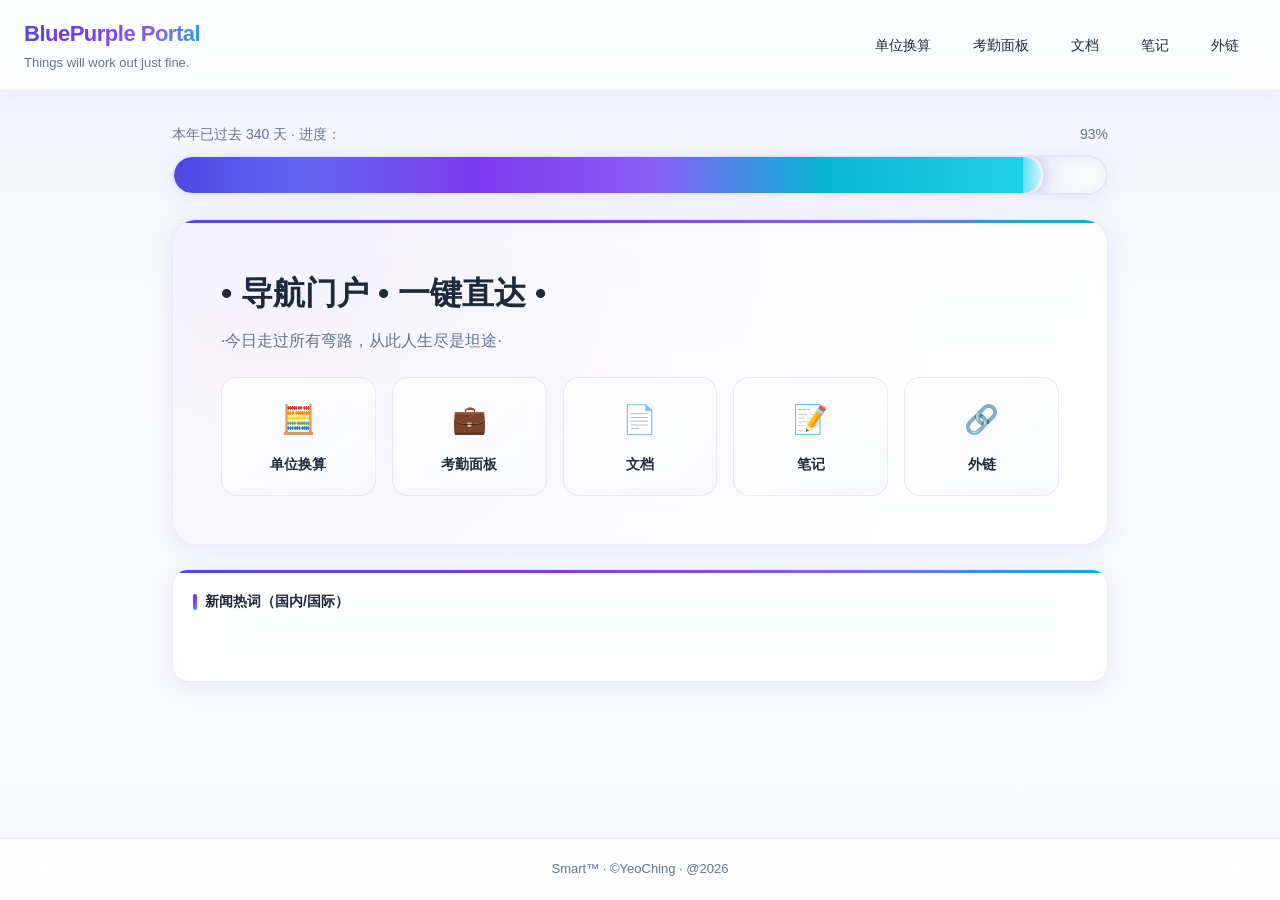
==== commit 39a2f7ae: "更新 index.html" ====
--- a/index.html
+++ b/index.html
@@ -27,21 +27,20 @@
   </header>
 
   <main class="container">
-
-    <section class="progress-wrap">
-      <div class="progress-info">
-        <span id="dayText">本年已过去 0 天 · 进度：</span>
-        <span id="percentText">0%</span>
-      </div>
-      <div class="progress-bar" id="progressBar" aria-valuemin="0" aria-valuemax="100" role="progressbar">
-        <div class="progress-fill" id="progressFill"></div>
-        <div class="worker" id="worker" aria-hidden="true">
-          <div class="worker-inner">
-            <svg class="worker-icon" width="24" height="24" viewBox="0 0 24 24"><circle cx="12" cy="6" r="2" fill="#fff"/><path d="M6 21c0-3 4-5 6-5s6 2 6 5" fill="#fff"/></svg>
-          </div>
-        </div>
-      </div>
-    </section>
+  <section class="progress-wrap">
+  <div class="progress-info">
+    <span id="dayText">今年已过去 0 天 · 进度：</span>
+    <span id="percentText">0%</span>
+  </div>
+  <div class="progress-bar" id="progressBar" aria-valuemin="0" aria-valuemax="100" role="progressbar">
+    <div class="progress-fill" id="progressFill">
+      <div class="wave wave1"></div>
+      <div class="wave wave2"></div>
+      <div class="wave wave3"></div>
+      <div class="shimmer"></div>
+    </div>
+  </div>
+</section>
 
    <section class="hero">
       <h2>• 导航门户 • 一键直达 •</h2>
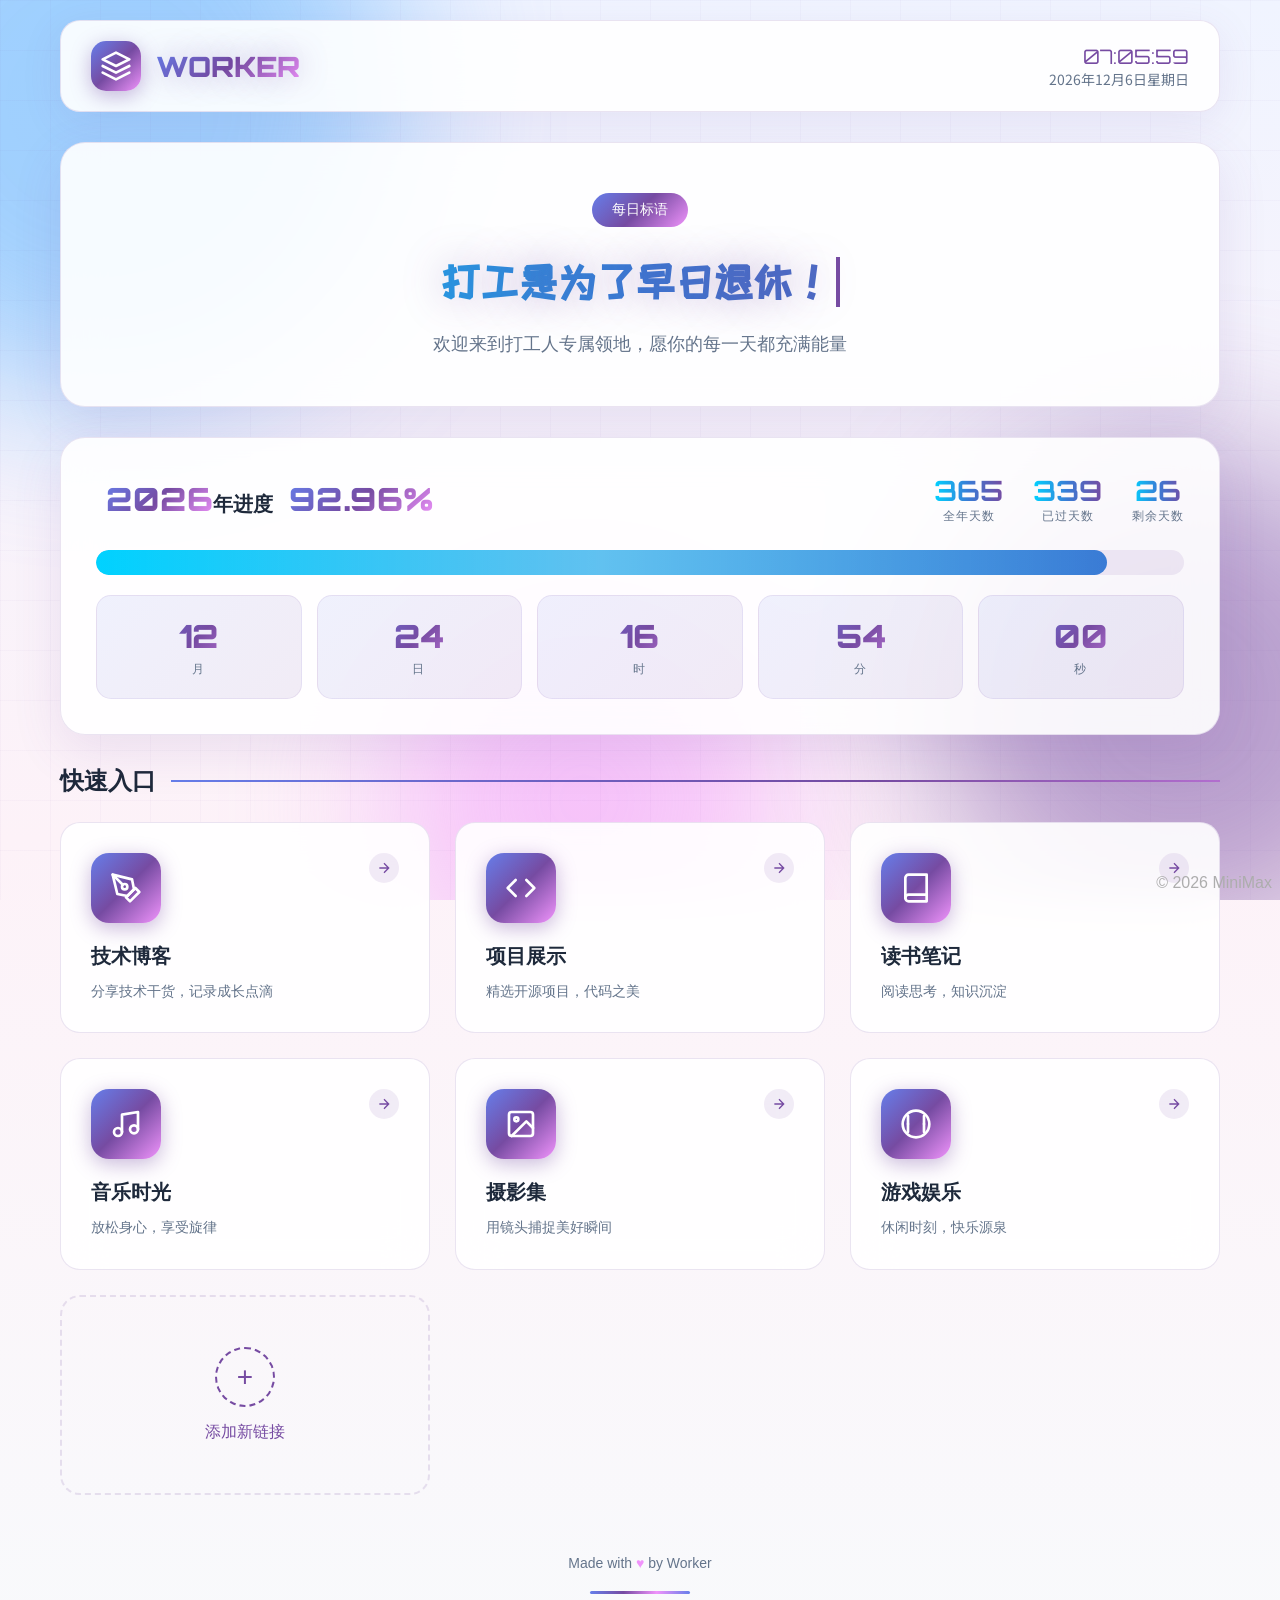
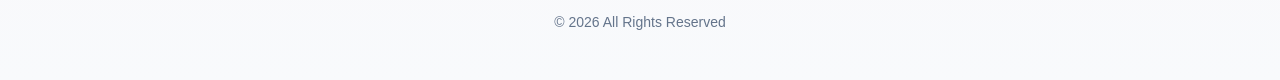
==== commit 40295360: "Add files via upload" ====
--- a/index.html
+++ b/index.html
@@ -1,82 +1,1674 @@
-<!doctype html>
+<!DOCTYPE html>
 <html lang="zh-CN">
 <head>
-  <meta charset="utf-8" />
-  <meta name="viewport" content="width=device-width,initial-scale=1" />
-  <title>导航 - HOME Portal</title>
-  <link rel="stylesheet" href="styles.css" />
+    <meta charset="UTF-8">
+    <meta name="viewport" content="width=device-width, initial-scale=1.0">
+    <title>打工人门户 | Worker Portal</title>
+    <link rel="preconnect" href="https://fonts.googleapis.com">
+    <link rel="preconnect" href="https://fonts.gstatic.com" crossorigin>
+    <link href="https://fonts.googleapis.com/css2?family=Orbitron:wght@400;700;900&family=Noto+Sans+SC:wght@300;400;500;700&family=ZCOOL+KuaiLe&display=swap" rel="stylesheet">
+    <style>
+        * {
+            margin: 0;
+            padding: 0;
+            box-sizing: border-box;
+        }
+
+        :root {
+            --gradient-primary: linear-gradient(135deg, #667eea 0%, #764ba2 50%, #f093fb 100%);
+            --gradient-tech: linear-gradient(90deg, #00d2ff 0%, #3a7bd5 50%, #764ba2 100%);
+            --gradient-glow: linear-gradient(90deg, #667eea, #764ba2, #f093fb, #667eea);
+            --accent-blue: #4facfe;
+            --accent-purple: #764ba2;
+            --accent-pink: #f093fb;
+            --bg-light: #f8fafc;
+            --bg-gradient: linear-gradient(180deg, #f0f4ff 0%, #fdf2f8 50%, #f8fafc 100%);
+            --text-primary: #1e293b;
+            --text-secondary: #64748b;
+            --card-bg: rgba(255, 255, 255, 0.9);
+            --card-border: rgba(118, 75, 162, 0.15);
+            --glow-color: rgba(118, 75, 162, 0.4);
+        }
+
+        body {
+            font-family: 'Noto Sans SC', sans-serif;
+            background: var(--bg-gradient);
+            min-height: 100vh;
+            color: var(--text-primary);
+            overflow-x: hidden;
+        }
+
+        /* Animated Background */
+        .bg-animation {
+            position: fixed;
+            top: 0;
+            left: 0;
+            width: 100%;
+            height: 100%;
+            pointer-events: none;
+            z-index: 0;
+            overflow: hidden;
+        }
+
+        .bg-orb {
+            position: absolute;
+            border-radius: 50%;
+            filter: blur(80px);
+            opacity: 0.5;
+            animation: float 20s ease-in-out infinite;
+        }
+
+        .bg-orb-1 {
+            width: 600px;
+            height: 600px;
+            background: var(--accent-blue);
+            top: -200px;
+            left: -200px;
+            animation-delay: 0s;
+        }
+
+        .bg-orb-2 {
+            width: 500px;
+            height: 500px;
+            background: var(--accent-purple);
+            top: 50%;
+            right: -150px;
+            animation-delay: -5s;
+        }
+
+        .bg-orb-3 {
+            width: 400px;
+            height: 400px;
+            background: var(--accent-pink);
+            bottom: -100px;
+            left: 30%;
+            animation-delay: -10s;
+        }
+
+        @keyframes float {
+            0%, 100% { transform: translate(0, 0) scale(1); }
+            25% { transform: translate(50px, 50px) scale(1.1); }
+            50% { transform: translate(0, 100px) scale(1); }
+            75% { transform: translate(-50px, 50px) scale(0.9); }
+        }
+
+        /* Grid Pattern Overlay */
+        .grid-overlay {
+            position: fixed;
+            top: 0;
+            left: 0;
+            width: 100%;
+            height: 100%;
+            background-image:
+                linear-gradient(rgba(118, 75, 162, 0.03) 1px, transparent 1px),
+                linear-gradient(90deg, rgba(118, 75, 162, 0.03) 1px, transparent 1px);
+            background-size: 50px 50px;
+            pointer-events: none;
+            z-index: 1;
+        }
+
+        /* Main Container */
+        .container {
+            position: relative;
+            z-index: 10;
+            max-width: 1200px;
+            margin: 0 auto;
+            padding: 20px;
+        }
+
+        /* Header */
+        header {
+            display: flex;
+            justify-content: space-between;
+            align-items: center;
+            padding: 20px 30px;
+            background: var(--card-bg);
+            backdrop-filter: blur(20px);
+            border-radius: 20px;
+            border: 1px solid var(--card-border);
+            box-shadow: 0 10px 40px rgba(118, 75, 162, 0.1);
+            margin-bottom: 30px;
+        }
+
+        .logo {
+            display: flex;
+            align-items: center;
+            gap: 15px;
+        }
+
+        .logo-icon {
+            width: 50px;
+            height: 50px;
+            background: var(--gradient-primary);
+            border-radius: 15px;
+            display: flex;
+            align-items: center;
+            justify-content: center;
+            font-size: 24px;
+            box-shadow: 0 5px 20px var(--glow-color);
+        }
+
+        .logo-text {
+            font-family: 'Orbitron', sans-serif;
+            font-size: 28px;
+            font-weight: 900;
+            background: var(--gradient-primary);
+            -webkit-background-clip: text;
+            -webkit-text-fill-color: transparent;
+            background-clip: text;
+            text-shadow: 0 0 30px var(--glow-color);
+        }
+
+        .header-time {
+            font-family: 'Orbitron', sans-serif;
+            font-size: 20px;
+            color: var(--accent-purple);
+            display: flex;
+            flex-direction: column;
+            align-items: flex-end;
+        }
+
+        .header-time .date {
+            font-size: 14px;
+            color: var(--text-secondary);
+            font-family: 'Noto Sans SC', sans-serif;
+        }
+
+        /* Hero Section - Slogan */
+        .hero {
+            text-align: center;
+            padding: 50px 30px;
+            background: var(--card-bg);
+            backdrop-filter: blur(20px);
+            border-radius: 25px;
+            border: 1px solid var(--card-border);
+            box-shadow: 0 15px 50px rgba(118, 75, 162, 0.12);
+            margin-bottom: 30px;
+            position: relative;
+            overflow: hidden;
+        }
+
+        .hero::before {
+            content: '';
+            position: absolute;
+            top: 0;
+            left: -100%;
+            width: 100%;
+            height: 3px;
+            background: var(--gradient-glow);
+            background-size: 200% 100%;
+            animation: shimmer 3s linear infinite;
+        }
+
+        @keyframes shimmer {
+            0% { background-position: -200% 0; }
+            100% { background-position: 200% 0; }
+        }
+
+        .slogan-container {
+            margin-bottom: 20px;
+        }
+
+        .slogan-label {
+            display: inline-block;
+            padding: 8px 20px;
+            background: var(--gradient-primary);
+            color: white;
+            border-radius: 50px;
+            font-size: 14px;
+            font-weight: 500;
+            margin-bottom: 25px;
+            animation: pulse-glow 2s ease-in-out infinite;
+        }
+
+        @keyframes pulse-glow {
+            0%, 100% { box-shadow: 0 0 20px var(--glow-color); }
+            50% { box-shadow: 0 0 40px var(--glow-color), 0 0 60px var(--glow-color); }
+        }
+
+        .slogan {
+            font-family: 'ZCOOL KuaiLe', cursive;
+            font-size: 42px;
+            background: var(--gradient-tech);
+            -webkit-background-clip: text;
+            -webkit-text-fill-color: transparent;
+            background-clip: text;
+            min-height: 60px;
+            display: flex;
+            align-items: center;
+            justify-content: center;
+            text-shadow: 0 0 40px var(--glow-color);
+        }
+
+        .slogan .cursor {
+            display: inline-block;
+            width: 4px;
+            height: 50px;
+            background: var(--accent-purple);
+            margin-left: 5px;
+            animation: blink 0.8s ease-in-out infinite;
+        }
+
+        @keyframes blink {
+            0%, 100% { opacity: 1; }
+            50% { opacity: 0; }
+        }
+
+        .welcome-text {
+            font-size: 18px;
+            color: var(--text-secondary);
+            margin-top: 15px;
+        }
+
+        /* Progress Section */
+        .progress-section {
+            background: var(--card-bg);
+            backdrop-filter: blur(20px);
+            border-radius: 25px;
+            border: 1px solid var(--card-border);
+            box-shadow: 0 15px 50px rgba(118, 75, 162, 0.12);
+            padding: 35px;
+            margin-bottom: 30px;
+        }
+
+        .progress-header {
+            display: flex;
+            justify-content: space-between;
+            align-items: center;
+            margin-bottom: 25px;
+            flex-wrap: wrap;
+            gap: 15px;
+        }
+
+        .progress-title {
+            font-size: 20px;
+            font-weight: 600;
+            color: var(--text-primary);
+        }
+
+        .progress-title span {
+            font-family: 'Orbitron', sans-serif;
+            font-size: 32px;
+            font-weight: 900;
+            background: var(--gradient-primary);
+            -webkit-background-clip: text;
+            -webkit-text-fill-color: transparent;
+            background-clip: text;
+            margin-left: 10px;
+        }
+
+        .progress-stats {
+            display: flex;
+            gap: 30px;
+            flex-wrap: wrap;
+        }
+
+        .stat-item {
+            text-align: center;
+        }
+
+        .stat-value {
+            font-family: 'Orbitron', sans-serif;
+            font-size: 28px;
+            font-weight: 700;
+            background: var(--gradient-tech);
+            -webkit-background-clip: text;
+            -webkit-text-fill-color: transparent;
+            background-clip: text;
+        }
+
+        .stat-label {
+            font-size: 12px;
+            color: var(--text-secondary);
+            text-transform: uppercase;
+            letter-spacing: 1px;
+        }
+
+        .progress-bar-container {
+            background: rgba(118, 75, 162, 0.1);
+            border-radius: 15px;
+            height: 25px;
+            overflow: hidden;
+            position: relative;
+            margin-bottom: 20px;
+        }
+
+        .progress-bar {
+            height: 100%;
+            background: var(--gradient-tech);
+            background-size: 200% 100%;
+            border-radius: 15px;
+            position: relative;
+            transition: width 1s ease-out;
+            animation: progress-glow 2s ease-in-out infinite, progress-shine 3s linear infinite;
+        }
+
+        @keyframes progress-glow {
+            0%, 100% { box-shadow: 0 0 10px var(--accent-blue); }
+            50% { box-shadow: 0 0 25px var(--accent-purple), 0 0 35px var(--accent-pink); }
+        }
+
+        @keyframes progress-shine {
+            0% { background-position: 200% 0; }
+            100% { background-position: -200% 0; }
+        }
+
+        .progress-bar::after {
+            content: '';
+            position: absolute;
+            top: 0;
+            left: 0;
+            right: 0;
+            bottom: 0;
+            background: linear-gradient(90deg, transparent, rgba(255,255,255,0.3), transparent);
+            animation: shine 2s ease-in-out infinite;
+        }
+
+        @keyframes shine {
+            0% { transform: translateX(-100%); }
+            100% { transform: translateX(100%); }
+        }
+
+        .countdown-grid {
+            display: grid;
+            grid-template-columns: repeat(5, 1fr);
+            gap: 15px;
+        }
+
+        .countdown-item {
+            background: linear-gradient(135deg, rgba(102, 126, 234, 0.1), rgba(118, 75, 162, 0.1));
+            border-radius: 15px;
+            padding: 20px 15px;
+            text-align: center;
+            border: 1px solid rgba(118, 75, 162, 0.1);
+            transition: all 0.3s ease;
+        }
+
+        .countdown-item:hover {
+            transform: translateY(-3px);
+            box-shadow: 0 10px 30px rgba(118, 75, 162, 0.15);
+        }
+
+        .countdown-value {
+            font-family: 'Orbitron', sans-serif;
+            font-size: 32px;
+            font-weight: 900;
+            background: var(--gradient-primary);
+            -webkit-background-clip: text;
+            -webkit-text-fill-color: transparent;
+            background-clip: text;
+        }
+
+        .countdown-label {
+            font-size: 12px;
+            color: var(--text-secondary);
+            text-transform: uppercase;
+            letter-spacing: 2px;
+            margin-top: 5px;
+        }
+
+        /* Links Section */
+        .links-section {
+            margin-bottom: 30px;
+        }
+
+        .section-title {
+            font-size: 24px;
+            font-weight: 700;
+            color: var(--text-primary);
+            margin-bottom: 25px;
+            display: flex;
+            align-items: center;
+            gap: 15px;
+        }
+
+        .section-title::after {
+            content: '';
+            flex: 1;
+            height: 2px;
+            background: var(--gradient-glow);
+            background-size: 200% 100%;
+            animation: shimmer 3s linear infinite;
+        }
+
+        .links-grid {
+            display: grid;
+            grid-template-columns: repeat(3, 1fr);
+            gap: 25px;
+        }
+
+        .link-card {
+            background: var(--card-bg);
+            backdrop-filter: blur(20px);
+            border-radius: 20px;
+            border: 1px solid var(--card-border);
+            padding: 30px;
+            text-decoration: none;
+            color: inherit;
+            transition: all 0.4s cubic-bezier(0.4, 0, 0.2, 1);
+            position: relative;
+            overflow: hidden;
+        }
+
+        .link-card::before {
+            content: '';
+            position: absolute;
+            top: 0;
+            left: 0;
+            right: 0;
+            bottom: 0;
+            background: var(--gradient-primary);
+            opacity: 0;
+            transition: opacity 0.4s ease;
+        }
+
+        .link-card:hover {
+            transform: translateY(-10px);
+            box-shadow: 0 20px 50px rgba(118, 75, 162, 0.25);
+            border-color: var(--accent-purple);
+        }
+
+        .link-card:hover::before {
+            opacity: 0.05;
+        }
+
+        .link-card:hover .card-icon {
+            transform: scale(1.1) rotate(5deg);
+            box-shadow: 0 10px 30px var(--glow-color);
+        }
+
+        .card-icon {
+            width: 70px;
+            height: 70px;
+            background: var(--gradient-primary);
+            border-radius: 18px;
+            display: flex;
+            align-items: center;
+            justify-content: center;
+            font-size: 32px;
+            margin-bottom: 20px;
+            transition: all 0.4s ease;
+            box-shadow: 0 5px 20px var(--glow-color);
+        }
+
+        .card-title {
+            font-size: 20px;
+            font-weight: 700;
+            color: var(--text-primary);
+            margin-bottom: 10px;
+        }
+
+        .card-desc {
+            font-size: 14px;
+            color: var(--text-secondary);
+            line-height: 1.6;
+        }
+
+        .card-arrow {
+            position: absolute;
+            top: 30px;
+            right: 30px;
+            width: 30px;
+            height: 30px;
+            background: rgba(118, 75, 162, 0.1);
+            border-radius: 50%;
+            display: flex;
+            align-items: center;
+            justify-content: center;
+            color: var(--accent-purple);
+            transition: all 0.3s ease;
+        }
+
+        .link-card:hover .card-arrow {
+            background: var(--accent-purple);
+            color: white;
+            transform: translateX(5px);
+        }
+
+        /* Add New Card */
+        .add-card {
+            background: transparent;
+            border: 2px dashed var(--card-border);
+            border-radius: 20px;
+            padding: 30px;
+            display: flex;
+            flex-direction: column;
+            align-items: center;
+            justify-content: center;
+            min-height: 200px;
+            cursor: pointer;
+            transition: all 0.3s ease;
+        }
+
+        .add-card:hover {
+            border-color: var(--accent-purple);
+            background: rgba(118, 75, 162, 0.05);
+        }
+
+        .add-icon {
+            width: 60px;
+            height: 60px;
+            border: 2px dashed var(--accent-purple);
+            border-radius: 50%;
+            display: flex;
+            align-items: center;
+            justify-content: center;
+            font-size: 28px;
+            color: var(--accent-purple);
+            margin-bottom: 15px;
+        }
+
+        .add-text {
+            font-size: 16px;
+            color: var(--accent-purple);
+            font-weight: 500;
+        }
+
+        /* Footer */
+        footer {
+            text-align: center;
+            padding: 30px;
+            color: var(--text-secondary);
+            font-size: 14px;
+        }
+
+        footer a {
+            color: var(--accent-purple);
+            text-decoration: none;
+            transition: color 0.3s ease;
+        }
+
+        footer a:hover {
+            color: var(--accent-blue);
+        }
+
+        .footer-divider {
+            width: 100px;
+            height: 3px;
+            background: var(--gradient-glow);
+            margin: 20px auto;
+            border-radius: 3px;
+        }
+
+        /* Responsive */
+        @media (max-width: 1024px) {
+            .links-grid {
+                grid-template-columns: repeat(2, 1fr);
+            }
+        }
+
+        @media (max-width: 768px) {
+            .container {
+                padding: 15px;
+            }
+
+            header {
+                flex-direction: column;
+                gap: 15px;
+                text-align: center;
+            }
+
+            .header-time {
+                align-items: center;
+            }
+
+            .slogan {
+                font-size: 28px;
+            }
+
+            .hero {
+                padding: 30px 20px;
+            }
+
+            .progress-section {
+                padding: 25px;
+            }
+
+            .countdown-grid {
+                grid-template-columns: repeat(3, 1fr);
+            }
+
+            .links-grid {
+                grid-template-columns: 1fr;
+            }
+
+            .progress-stats {
+                justify-content: center;
+            }
+        }
+
+        /* Ripple Effect */
+        .ripple {
+            position: absolute;
+            border-radius: 50%;
+            background: rgba(255, 255, 255, 0.5);
+            transform: scale(0);
+            animation: ripple-effect 0.6s linear;
+            pointer-events: none;
+        }
+
+        @keyframes ripple-effect {
+            to {
+                transform: scale(4);
+                opacity: 0;
+            }
+        }
+
+        /* Icon SVGs */
+        .icon-svg {
+            width: 32px;
+            height: 32px;
+            stroke: white;
+            stroke-width: 2;
+            fill: none;
+        }
+    </style>
 </head>
 <body>
-  <!-- 移动端菜单按钮 -->
-  <button class="menu-toggle" id="menuToggle" aria-label="菜单">
-    <span></span><span></span><span></span>
-  </button>
-
-  <header class="topbar">
-    <div class="brand">
-      <h1>BluePurple Portal</h1>
-      <p class="tagline" id="tagline">正在加载标语…</p>
+    <!-- Animated Background -->
+    <div class="bg-animation">
+        <div class="bg-orb bg-orb-1"></div>
+        <div class="bg-orb bg-orb-2"></div>
+        <div class="bg-orb bg-orb-3"></div>
     </div>
-    <nav class="links" id="navLinks">
-      <a href="Unit_Trans.html">单位换算</a>
-      <a href="Over_Time.html">考勤面板</a>
-      <a href="docs.html">文档</a>
-      <a href="notes.html">笔记</a>
-      <a href="https://example.com" target="_blank" rel="noopener">外链</a>
-    </nav>
-  </header>
-
-  <main class="container">
-  <section class="progress-wrap">
-  <div class="progress-info">
-    <span id="dayText">今年已过去 0 天 · 进度：</span>
-    <span id="percentText">0%</span>
-  </div>
-  <div class="progress-bar" id="progressBar" aria-valuemin="0" aria-valuemax="100" role="progressbar">
-    <div class="progress-fill" id="progressFill">
-      <div class="wave wave1"></div>
-      <div class="wave wave2"></div>
-      <div class="wave wave3"></div>
-      <div class="shimmer"></div>
+    <div class="grid-overlay"></div>
+
+    <div class="container">
+        <!-- Header -->
+        <header>
+            <div class="logo">
+                <div class="logo-icon">
+                    <svg class="icon-svg" viewBox="0 0 24 24" stroke-linecap="round" stroke-linejoin="round">
+                        <path d="M12 2L2 7l10 5 10-5-10-5z"></path>
+                        <path d="M2 17l10 5 10-5"></path>
+                        <path d="M2 12l10 5 10-5"></path>
+                    </svg>
+                </div>
+                <span class="logo-text">WORKER</span>
+            </div>
+            <div class="header-time">
+                <span class="time" id="currentTime">00:00:00</span>
+                <span class="date" id="currentDate">2026年1月1日</span>
+            </div>
+        </header>
+
+        <!-- Hero Section -->
+        <section class="hero">
+            <div class="slogan-container">
+                <span class="slogan-label">每日标语</span>
+                <h1 class="slogan">
+                    <span id="sloganText"></span><span class="cursor"></span>
+                </h1>
+            </div>
+            <p class="welcome-text">欢迎来到打工人专属领地，愿你的每一天都充满能量</p>
+        </section>
+
+        <!-- Progress Section -->
+        <section class="progress-section">
+            <div class="progress-header">
+                <h2 class="progress-title">
+                    <span id="currentYear">2026</span>年进度
+                    <span id="progressPercent">0%</span>
+                </h2>
+                <div class="progress-stats">
+                    <div class="stat-item">
+                        <div class="stat-value" id="totalDays">365</div>
+                        <div class="stat-label">全年天数</div>
+                    </div>
+                    <div class="stat-item">
+                        <div class="stat-value" id="passedDays">0</div>
+                        <div class="stat-label">已过天数</div>
+                    </div>
+                    <div class="stat-item">
+                        <div class="stat-value" id="remainingDays">365</div>
+                        <div class="stat-label">剩余天数</div>
+                    </div>
+                </div>
+            </div>
+            <div class="progress-bar-container">
+                <div class="progress-bar" id="progressBar" style="width: 0%"></div>
+            </div>
+            <div class="countdown-grid">
+                <div class="countdown-item">
+                    <div class="countdown-value" id="countdownMonth">00</div>
+                    <div class="countdown-label">月</div>
+                </div>
+                <div class="countdown-item">
+                    <div class="countdown-value" id="countdownDay">00</div>
+                    <div class="countdown-label">日</div>
+                </div>
+                <div class="countdown-item">
+                    <div class="countdown-value" id="countdownHour">00</div>
+                    <div class="countdown-label">时</div>
+                </div>
+                <div class="countdown-item">
+                    <div class="countdown-value" id="countdownMinute">00</div>
+                    <div class="countdown-label">分</div>
+                </div>
+                <div class="countdown-item">
+                    <div class="countdown-value" id="countdownSecond">00</div>
+                    <div class="countdown-label">秒</div>
+                </div>
+            </div>
+        </section>
+
+        <!-- Links Section -->
+        <section class="links-section">
+            <h2 class="section-title">快速入口</h2>
+            <div class="links-grid" id="linksGrid">
+                <!-- Links will be generated by JavaScript -->
+            </div>
+        </section>
+
+        <!-- Footer -->
+        <footer>
+            <p>Made with <span style="color: var(--accent-pink);">♥</span> by Worker</p>
+            <div class="footer-divider"></div>
+            <p>© <span id="footerYear">2026</span> All Rights Reserved</p>
+        </footer>
+    </div>
+
+    <script>
+        // ============================================
+        // 配置区域 - 在这里添加你的链接
+        // ============================================
+        const links = [
+            {
+                icon: "blog",
+                title: "技术博客",
+                desc: "分享技术干货，记录成长点滴",
+                url: "blog.html"
+            },
+            {
+                icon: "code",
+                title: "项目展示",
+                desc: "精选开源项目，代码之美",
+                url: "projects.html"
+            },
+            {
+                icon: "book",
+                title: "读书笔记",
+                desc: "阅读思考，知识沉淀",
+                url: "reading.html"
+            },
+            {
+                icon: "music",
+                title: "音乐时光",
+                desc: "放松身心，享受旋律",
+                url: "music.html"
+            },
+            {
+                icon: "photo",
+                title: "摄影集",
+                desc: "用镜头捕捉美好瞬间",
+                url: "photos.html"
+            },
+            {
+                icon: "game",
+                title: "游戏娱乐",
+                desc: "休闲时刻，快乐源泉",
+                url: "games.html"
+            }
+        ];
+
+        // 打工人标语库
+        const slogans = [
+            "今天搬砖不狠，明天地位不稳！",
+            "上班精神差，来杯咖啡吧 ☕",
+            "打工是为了早日退休！",
+            "摸鱼一时爽，一直摸鱼一直爽",
+            "别跟我谈理想，我的理想是不上班",
+            "只要班上得够快，寂寞就追不上我",
+            "明天还得来...算了不想了",
+            "工资到手，活儿到手",
+            "不是在打工，就是在去打工的路上",
+            "卷不过就躺，躺不住就卷",
+            "打工人，打工魂，打工都是人上人",
+            "今天又是元气满满的一天！（骗人的）",
+            "宇宙的尽头是铁岭，人生的尽头是上班",
+            "生活不止眼前的苟且，还有读不完的文档",
+            "别人上班是赚钱，我上班是赚气",
+            "周一到周五，痛苦面具戴起来",
+            "周六周日，元气恢复中...",
+            "周五下午的我，已经在另一个世界了",
+            "老板画饼我吃饼，大家都是饼中人",
+            "工位是我的牢房，电脑是我的镣铐",
+            "下班不积极，思想有问题",
+            "今天的工作已经做完了吗？没有。但我饿了",
+            "打工可能会少活十年，不打工你连命都不想要",
+            "世界上最远的距离是周一到周五",
+            "我爱工作，工作使我快乐（假的）"
+        ];
+
+        // Icon mappings
+        const iconSvgs = {
+            blog: '<svg class="icon-svg" viewBox="0 0 24 24" stroke-linecap="round" stroke-linejoin="round"><path d="M12 19l7-7 3 3-7 7-3-3z"></path><path d="M18 13l-1.5-7.5L2 2l3.5 14.5L13 18l5-5z"></path><path d="M2 2l7.586 7.586"></path><circle cx="11" cy="11" r="2"></circle></svg>',
+            code: '<svg class="icon-svg" viewBox="0 0 24 24" stroke-linecap="round" stroke-linejoin="round"><polyline points="16 18 22 12 16 6"></polyline><polyline points="8 6 2 12 8 18"></polyline></svg>',
+            book: '<svg class="icon-svg" viewBox="0 0 24 24" stroke-linecap="round" stroke-linejoin="round"><path d="M4 19.5A2.5 2.5 0 0 1 6.5 17H20"></path><path d="M6.5 2H20v20H6.5A2.5 2.5 0 0 1 4 19.5v-15A2.5 2.5 0 0 1 6.5 2z"></path></svg>',
+            music: '<svg class="icon-svg" viewBox="0 0 24 24" stroke-linecap="round" stroke-linejoin="round"><path d="M9 18V5l12-2v13"></path><circle cx="6" cy="18" r="3"></circle><circle cx="18" cy="16" r="3"></circle></svg>',
+            photo: '<svg class="icon-svg" viewBox="0 0 24 24" stroke-linecap="round" stroke-linejoin="round"><rect x="3" y="3" width="18" height="18" rx="2" ry="2"></rect><circle cx="8.5" cy="8.5" r="1.5"></circle><polyline points="21 15 16 10 5 21"></polyline></svg>',
+            game: '<svg class="icon-svg" viewBox="0 0 24 24" stroke-linecap="round" stroke-linejoin="round"><line x1="6" y1="12" x2="6" y2="12"></line><line x1="18" y1="12" x2="18" y2="12"></line><line x1="6" y1="6" x2="6" y2="18"></line><line x1="18" y1="6" x2="18" y2="18"></line><circle cx="12" cy="12" r="10"></circle></svg>',
+            star: '<svg class="icon-svg" viewBox="0 0 24 24" stroke-linecap="round" stroke-linejoin="round"><polygon points="12 2 15.09 8.26 22 9.27 17 14.14 18.18 21.02 12 17.77 5.82 21.02 7 14.14 2 9.27 8.91 8.26 12 2"></polygon></svg>',
+            heart: '<svg class="icon-svg" viewBox="0 0 24 24" stroke-linecap="round" stroke-linejoin="round"><path d="M20.84 4.61a5.5 5.5 0 0 0-7.78 0L12 5.67l-1.06-1.06a5.5 5.5 0 0 0-7.78 7.78l1.06 1.06L12 21.23l7.78-7.78 1.06-1.06a5.5 5.5 0 0 0 0-7.78z"></path></svg>',
+            link: '<svg class="icon-svg" viewBox="0 0 24 24" stroke-linecap="round" stroke-linejoin="round"><path d="M10 13a5 5 0 0 0 7.54.54l3-3a5 5 0 0 0-7.07-7.07l-1.72 1.71"></path><path d="M14 11a5 5 0 0 0-7.54-.54l-3 3a5 5 0 0 0 7.07 7.07l1.71-1.71"></path></svg>',
+            default: '<svg class="icon-svg" viewBox="0 0 24 24" stroke-linecap="round" stroke-linejoin="round"><circle cx="12" cy="12" r="10"></circle><line x1="12" y1="16" x2="12" y2="12"></line><line x1="12" y1="8" x2="12.01" y2="8"></line></svg>'
+        };
+
+        // ============================================
+        // 功能函数
+        // ============================================
+
+        // 更新时钟
+        function updateClock() {
+            const now = new Date();
+            const timeStr = now.toLocaleTimeString('zh-CN', { hour12: false });
+            const dateStr = now.toLocaleDateString('zh-CN', {
+                year: 'numeric',
+                month: 'long',
+                day: 'numeric',
+                weekday: 'long'
+            });
+            document.getElementById('currentTime').textContent = timeStr;
+            document.getElementById('currentDate').textContent = dateStr;
+            document.getElementById('footerYear').textContent = now.getFullYear();
+        }
+
+        // 打字机效果
+        function typeWriter(text, element, speed = 100) {
+            let i = 0;
+            element.textContent = '';
+            function type() {
+                if (i < text.length) {
+                    element.textContent += text.charAt(i);
+                    i++;
+                    setTimeout(type, speed);
+                }
+            }
+            type();
+        }
+
+        // 随机标语
+        function getRandomSlogan() {
+            return slogans[Math.floor(Math.random() * slogans.length)];
+        }
+
+        // 更新标语
+        function updateSlogan() {
+            const sloganElement = document.getElementById('sloganText');
+            const newSlogan = getRandomSlogan();
+            typeWriter(newSlogan, sloganElement, 80);
+        }
+
+        // 计算年份进度
+        function calculateYearProgress() {
+            const now = new Date();
+            const year = now.getFullYear();
+            const startOfYear = new Date(year, 0, 1);
+            const endOfYear = new Date(year + 1, 0, 1);
+
+            const totalDays = Math.ceil((endOfYear - startOfYear) / (1000 * 60 * 60 * 24));
+            const passedDays = Math.floor((now - startOfYear) / (1000 * 60 * 60 * 24));
+            const remainingDays = totalDays - passedDays;
+
+            const progress = ((now - startOfYear) / (endOfYear - startOfYear) * 100).toFixed(2);
+
+            document.getElementById('currentYear').textContent = year;
+            document.getElementById('progressPercent').textContent = progress + '%';
+            document.getElementById('totalDays').textContent = totalDays;
+            document.getElementById('passedDays').textContent = passedDays;
+            document.getElementById('remainingDays').textContent = remainingDays;
+            document.getElementById('progressBar').style.width = progress + '%';
+
+            // 倒计时
+            const lastDay = new Date(year, 11, 31);
+            const diff = lastDay - now;
+
+            const days = Math.floor(diff / (1000 * 60 * 60 * 24));
+            const hours = Math.floor((diff % (1000 * 60 * 60 * 24)) / (1000 * 60 * 60));
+            const minutes = Math.floor((diff % (1000 * 60 * 60)) / (1000 * 60));
+            const seconds = Math.floor((diff % (1000 * 60)) / 1000);
+
+            document.getElementById('countdownDay').textContent = String(days).padStart(2, '0');
+            document.getElementById('countdownHour').textContent = String(hours).padStart(2, '0');
+            document.getElementById('countdownMinute').textContent = String(minutes).padStart(2, '0');
+            document.getElementById('countdownSecond').textContent = String(seconds).padStart(2, '0');
+
+            // 获取当前月份
+            document.getElementById('countdownMonth').textContent = String(now.getMonth() + 1).padStart(2, '0');
+        }
+
+        // 渲染链接卡片
+        function renderLinks() {
+            const grid = document.getElementById('linksGrid');
+            grid.innerHTML = '';
+
+            links.forEach((link, index) => {
+                const card = document.createElement('a');
+                card.href = link.url;
+                card.className = 'link-card';
+                card.innerHTML = `
+                    <div class="card-icon">
+                        ${iconSvgs[link.icon] || iconSvgs.default}
+                    </div>
+                    <h3 class="card-title">${link.title}</h3>
+                    <p class="card-desc">${link.desc}</p>
+                    <div class="card-arrow">
+                        <svg width="16" height="16" viewBox="0 0 24 24" fill="none" stroke="currentColor" stroke-width="2">
+                            <path d="M5 12h14M12 5l7 7-7 7"/>
+                        </svg>
+                    </div>
+                `;
+
+                // 添加点击涟漪效果
+                card.addEventListener('click', function(e) {
+                    const ripple = document.createElement('span');
+                    ripple.className = 'ripple';
+                    const rect = this.getBoundingClientRect();
+                    ripple.style.left = e.clientX - rect.left + 'px';
+                    ripple.style.top = e.clientY - rect.top + 'px';
+                    this.appendChild(ripple);
+                    setTimeout(() => ripple.remove(), 600);
+                });
+
+                grid.appendChild(card);
+            });
+
+            // 添加"添加新链接"卡片
+            const addCard = document.createElement('div');
+            addCard.className = 'add-card';
+            addCard.innerHTML = `
+                <div class="add-icon">+</div>
+                <span class="add-text">添加新链接</span>
+            `;
+            addCard.onclick = () => {
+                alert('在 index.html 中找到 links 数组，添加新对象即可:\n\n{\n  icon: "star",\n  title: "新链接",\n  desc: "描述文字",\n  url: "your-page.html"\n}\n\n可用的图标: blog, code, book, music, photo, game, star, heart, link');
+            };
+            grid.appendChild(addCard);
+        }
+
+        // ============================================
+        // 初始化
+        // ============================================
+        document.addEventListener('DOMContentLoaded', function() {
+            // 更新时钟
+            updateClock();
+            setInterval(updateClock, 1000);
+
+            // 初始标语
+            updateSlogan();
+            // 每30秒切换标语
+            setInterval(updateSlogan, 30000);
+
+            // 更新进度
+            calculateYearProgress();
+            setInterval(calculateYearProgress, 1000);
+
+            // 渲染链接
+            renderLinks();
+        });
+    </script>
+
+<style>
+
+* {
+  margin: 0;
+  padding: 0;
+  box-sizing: border-box;
+}
+
+body {
+  font-family: -apple-system, BlinkMacSystemFont, 'Segoe UI', Roboto, 'Helvetica Neue', Arial, sans-serif;
+}
+
+.inland-security-footer {
+  position: fixed;
+  z-index: 10;
+  bottom: 0;
+  right: 0;
+  width: fit-content;
+  display: flex;
+  justify-content: flex-end;
+}
+
+.tooltip-container {
+  position: relative;
+}
+
+.trigger-content {
+  display: flex;
+  flex-wrap: wrap;
+  align-items: center;
+  justify-content: center;
+  padding: 8px;
+  background-color: transparent;
+  border-radius: 8px;
+  cursor: pointer;
+}
+
+.minimax-link {
+  display: flex;
+  align-items: center;
+  cursor: pointer;
+  font-weight: 300;
+  color: #adadad;
+  text-decoration: none;
+}
+
+.minimax-link:visited {
+  color: #adadad;
+}
+
+.minimax-link:hover {
+  color: #666666;
+}
+
+.tooltip-content {
+  position: absolute;
+  bottom: 100%;
+  right: 0;
+  display: none;
+  flex-direction: column;
+  align-items: center;
+  gap: 8px;
+  padding: 8px;
+  padding-bottom: 16px; /* 8px 内容间距 + 8px 用于鼠标移动的透明区域 */
+  font-size: 12px;
+  line-height: 17px;
+  background-color: #fafafa;
+  border-radius: 12px;
+  white-space: nowrap;
+  box-shadow: 0 2px 8px rgba(0, 0, 0, 0.15);
+  color: #171717;
+}
+
+/* 创建透明的连接区域，让鼠标可以平滑移动到 tooltip */
+.tooltip-content::after {
+  content: '';
+  position: absolute;
+  bottom: -8px;
+  left: 0;
+  right: 0;
+  height: 16px;
+}
+
+.tooltip-container:hover .tooltip-content {
+  display: flex;
+}
+
+.info-section {
+  display: flex;
+  flex-wrap: wrap;
+  justify-content: center;
+  gap: 12px;
+}
+
+.beian-link {
+  display: flex;
+  align-items: center;
+  text-decoration: none;
+  color: #171717;
+}
+
+.beian-icon {
+  width: 14px;
+  height: 14px;
+  margin-right: 2px;
+}
+
+.underline-text {
+  color: #171717;
+  text-decoration: underline;
+}
+
+.underline-text:hover {
+  color: #000000;
+}
+
+/* 深色模式支持 */
+@media (prefers-color-scheme: dark) {
+  .trigger-content {
+    background-color: transparent;
+  }
+
+  .minimax-link,
+  .minimax-link:visited {
+    color: #666666;
+  }
+
+  .minimax-link:hover {
+    color: #adadad;
+  }
+
+  .tooltip-content {
+    background-color: #262626;
+    color: #ededed;
+  }
+
+  .beian-link,
+  .underline-text {
+    color: #ededed;
+  }
+
+  .underline-text:hover {
+    color: #ffffff;
+  }
+}
+
+</style>
+<div class="inland-security-footer">
+  <div class="tooltip-container">
+    <div class="trigger-content">
+      <a href="https://www.minimaxi.com/" target="_blank" rel="noreferrer" class="minimax-link">
+        <span>© 2026 MiniMax</span>
+      </a>
+    </div>
+    <div class="tooltip-content">
+      <section class="info-section">
+        <span>上海稀宇科技有限公司</span>
+      </section>
+
+      <section class="info-section">
+        <a class="beian-link" href="https://www.beian.gov.cn/portal/registerSystemInfo?recordcode=31010402010179" target="_blank" rel="noreferrer">
+          <img alt="hailuo-beian-icon" src="https://cdn.hailuoai.com/hailuo-video-web/public_assets/223037d3-79fd-4db0-a456-749f38a6a14b.png" class="beian-icon">
+          <span class="underline-text">沪公网安备31010402010179号</span>
+        </a>
+        <a href="https://beian.miit.gov.cn/" target="_blank" rel="noreferrer" class="underline-text">
+          沪ICP备2023003282号-38
+        </a>
+      </section>
+
+      <section class="info-section">
+        <span>模型名称：MiniMax</span>
+        <span>备案号：Shanghai-MiniMax-202505230046</span>
+      </section>
+
+      <section class="info-section">
+        <a href="https://agent.minimaxi.com/doc/zh/terms-of-service.html" target="_blank" rel="noreferrer" class="underline-text">
+          用户协议
+        </a>
+        <a href="https://agent.minimaxi.com/doc/zh/privacy-policy.html" target="_blank" rel="noreferrer" class="underline-text">
+          隐私政策
+        </a>
+      </section>
     </div>
   </div>
-</section>
-
-   <section class="hero">
-      <h2>• 导航门户 • 一键直达 •</h2>
-      <p class="subtitle"> ·今日走过所有弯路，从此人生尽是坦途· </p>
-      <div class="cards">
-        <a class="card" href="Unit_Trans.html">
-          <div class="icon">🧮</div><div>单位换算</div>
-        </a>
-        <a class="card" href="Over_Time.html">
-          <div class="icon">💼</div><div>考勤面板</div>
-        </a>
-        <a class="card" href="docs.html">
-          <div class="icon">📄</div><div>文档</div>
-        </a>
-        <a class="card" href="notes.html">
-          <div class="icon">📝</div><div>笔记</div>
-        </a>
-        <a class="card" href="https://example.com" target="_blank" rel="noopener">
-          <div class="icon">🔗</div><div>外链</div>
-        </a>
-      </div>
-    </section>
-
-    <section class="news-wrap">
-      <div class="news-label">新闻热词（国内/国际）</div>
-      <div class="news-ticker" id="newsTicker" aria-live="polite"></div>
-    </section>
-  </main>
-
-  <footer class="footer"> Smart™ · ©YeoChing ·  @2026
-  </footer>
-
-  <script src="script.js"></script>
-
-<style>
+</div>
+
+
+<script>
+/**
+ * Iframe 元素高亮注入脚本
+ * 需要在目标网站中引入此脚本来支持跨域 iframe 高亮功能
+ *
+ * 使用方法：
+ * 1. 将此脚本添加到目标网站的 HTML 中
+ * 2. 或通过浏览器扩展、用户脚本等方式注入
+ */
+
+(function () {
+  "use strict";
+
+  // 检查是否在 iframe 中
+  if (window.self === window.top) {
+    return; // 不在 iframe 中，不执行
+  }
+
+  // 检查是否已经初始化过
+  if (window.__iframeHighlightInitialized) {
+    return;
+  }
+  window.__iframeHighlightInitialized = true;
+  console.log("Iframe 高亮脚本已加载");
+
+  // 创建高亮覆盖层
+  var overlay = document.createElement("div");
+  overlay.id = "iframe-highlight-overlay";
+  overlay.style.cssText = "\n    position: fixed;\n    top: 0;\n    left: 0;\n    width: 100vw;\n    height: 100vh;\n    pointer-events: none;\n    z-index: 999999;\n    overflow: hidden;\n  ";
+
+  // 创建悬停高亮框（虚线边框）
+  var highlightBox = document.createElement("div");
+  highlightBox.id = "iframe-highlight-box";
+  highlightBox.style.cssText = "\n    position: absolute;\n    border: 2px dashed #007AFF;\n    background: rgba(0, 122, 255, 0.08);\n    pointer-events: none;\n    display: none;\n    transition: all 0.1s ease;\n    box-shadow: 0 0 0 1px rgba(255, 255, 255, 0.8);\n    border-radius: 2px;\n  ";
+
+  // 创建选中节点的常驻高亮框（实线边框）
+  var selectedBox = document.createElement("div");
+  selectedBox.id = "iframe-selected-box";
+  selectedBox.style.cssText = "\n    position: absolute;\n    border: 2px solid #007AFF;\n    pointer-events: none;\n    display: none;\n    box-shadow: 0 0 0 1px rgba(255, 255, 255, 0.9), 0 0 8px rgba(255, 107, 53, 0.4);\n    border-radius: 2px;\n    z-index: 1000000;\n  ";
+
+  // 创建悬停标签显示
+  var tagLabel = document.createElement("div");
+  tagLabel.id = "iframe-tag-label";
+  tagLabel.style.cssText = "\n    position: absolute;\n    background: #007AFF;\n    color: white;\n    padding: 2px 6px;\n    font-size: 11px;\n    font-family: -apple-system, BlinkMacSystemFont, 'Segoe UI', Roboto, 'Helvetica Neue', Arial, sans-serif;\n    border-radius: 2px;\n    pointer-events: none;\n    display: none;\n    white-space: nowrap;\n    z-index: 1000001;\n    box-shadow: 0 2px 4px rgba(0, 0, 0, 0.3);\n    font-weight: 500;\n  ";
+
+  // 创建选中节点标签
+  var selectedLabel = document.createElement("div");
+  selectedLabel.id = "iframe-selected-label";
+  selectedLabel.style.cssText = "\n    position: absolute;\n    background: #007AFF;\n    color: white;\n    padding: 3px 8px;\n    font-size: 11px;\n    font-family: -apple-system, BlinkMacSystemFont, 'Segoe UI', Roboto, 'Helvetica Neue', Arial, sans-serif;\n    border-radius: 3px;\n    pointer-events: none;\n    display: none;\n    white-space: nowrap;\n    z-index: 1000002;\n    box-shadow: 0 2px 6px rgba(0, 0, 0, 0.4);\n    font-weight: 600;\n  ";
+  overlay.appendChild(highlightBox);
+  overlay.appendChild(selectedBox);
+  overlay.appendChild(tagLabel);
+  overlay.appendChild(selectedLabel);
+  document.body.appendChild(overlay);
+
+  // 存储当前选中的元素
+  var selectedElement = null;
+  var highlightEnabled = false;
+
+  // 更新选中元素的高亮显示
+  function updateSelectedHighlight(element) {
+    console.log("updateSelectedHighlight called with:", element);
+    if (!element) {
+      selectedBox.style.display = "none";
+      selectedLabel.style.display = "none";
+      selectedElement = null;
+      console.log("Cleared selected highlight");
+      return;
+    }
+    selectedElement = element;
+    var rect = element.getBoundingClientRect();
+    console.log("Selected element rect:", rect);
+
+    // 更新选中高亮框位置
+    selectedBox.style.display = "block";
+    selectedBox.style.left = "".concat(rect.left - 2, "px");
+    selectedBox.style.top = "".concat(rect.top - 2, "px");
+    selectedBox.style.width = "".concat(rect.width + 4, "px");
+    selectedBox.style.height = "".concat(rect.height + 4, "px");
+
+    // 更新选中标签位置和内容
+    selectedLabel.style.display = "block";
+    selectedLabel.textContent = "\u2713 <".concat(element.tagName.toLowerCase(), ">");
+
+    // 计算标签位置，确保不超出视窗
+    var labelTop = rect.top - 28;
+    var labelLeft = rect.left;
+
+    // 如果标签会超出顶部，显示在元素下方
+    if (labelTop < 5) {
+      labelTop = rect.bottom + 5;
+    }
+
+    // 如果标签会超出右侧，向左调整
+    var labelWidth = selectedLabel.offsetWidth || 100; // 预估宽度
+    if (labelLeft + labelWidth > window.innerWidth - 10) {
+      labelLeft = window.innerWidth - labelWidth - 10;
+    }
+    selectedLabel.style.left = "".concat(Math.max(5, labelLeft), "px");
+    selectedLabel.style.top = "".concat(labelTop, "px");
+    console.log("Selected highlight positioned at:", {
+      left: selectedBox.style.left,
+      top: selectedBox.style.top,
+      width: selectedBox.style.width,
+      height: selectedBox.style.height
+    });
+  }
+  function getElementSelector(element) {
+    if (!(element instanceof Element)) throw new Error('Argument must be a DOM element');
+    var segments = [];
+    var current = element;
+    while (current !== document.documentElement) {
+      var selector = '';
+      // 优先检查唯一ID
+      if (current.id && document.querySelectorAll("#".concat(current.id)).length === 1) {
+        segments.unshift("#".concat(current.id));
+        break; // ID唯一，无需继续向上
+      }
+
+      // 生成类名选择器（取第一个有效类名）
+      var classes = Array.from(current.classList).filter(function (c) {
+        return !c.startsWith('js-');
+      });
+      var className = classes.length > 0 ? ".".concat(classes[0]) : '';
+
+      // 生成位置索引（nth-child）
+      var tag = current.tagName.toLowerCase();
+      if (!className) {
+        var siblings = Array.from(current.parentNode.children);
+        var index = siblings.findIndex(function (el) {
+          return el === current;
+        }) + 1;
+        selector = "".concat(tag, ":nth-child(").concat(index, ")");
+      } else {
+        selector = className;
+      }
+      segments.unshift(selector);
+      current = current.parentElement;
+    }
+
+    // 处理根元素
+    if (current === document.documentElement) {
+      segments.unshift('html');
+    }
+    return segments.join(' > ');
+  }
+
+  // 获取元素文本内容
+  function getElementText(element) {
+    var _element$textContent;
+    if (element.tagName === "INPUT") {
+      return element.value || element.placeholder || "";
+    }
+    if (element.tagName === "TEXTAREA") {
+      return element.value || element.placeholder || "";
+    }
+    var text = ((_element$textContent = element.textContent) === null || _element$textContent === void 0 ? void 0 : _element$textContent.trim()) || "";
+    return text.length > 50 ? text.substring(0, 50) + "..." : text;
+  }
+
+  // 获取元素属性信息
+  function getElementAttributes(element) {
+    var attrs = {};
+    for (var i = 0; i < element.attributes.length; i++) {
+      var attr = element.attributes[i];
+      attrs[attr.name] = attr.value;
+    }
+    return attrs;
+  }
+
+  // 鼠标悬停事件处理
+  function handleMouseOver(e) {
+    if (!highlightEnabled) return;
+    var target = e.target;
+    if (!target || target === overlay || target === highlightBox || target === tagLabel || target === selectedBox || target === selectedLabel) {
+      return;
+    }
+
+    // 避免高亮 html 和 body 元素
+    if (target === document.documentElement || target === document.body) {
+      return;
+    }
+
+    // 如果是已选中的元素，不显示悬停高亮
+    if (target === selectedElement) {
+      highlightBox.style.display = "none";
+      tagLabel.style.display = "none";
+      return;
+    }
+    var rect = target.getBoundingClientRect();
+    var selector = getElementSelector(target);
+    var text = getElementText(target);
+    var attributes = getElementAttributes(target);
+
+    // 更新悬停高亮框位置
+    highlightBox.style.display = "block";
+    highlightBox.style.left = "".concat(rect.left - 2, "px");
+    highlightBox.style.top = "".concat(rect.top - 2, "px");
+    highlightBox.style.width = "".concat(rect.width + 4, "px");
+    highlightBox.style.height = "".concat(rect.height + 4, "px");
+
+    // 更新标签位置和内容
+    tagLabel.style.display = "block";
+    tagLabel.textContent = "<".concat(target.tagName.toLowerCase(), ">");
+
+    // 计算标签位置，确保不超出视窗
+    var labelTop = rect.top - 22;
+    var labelLeft = rect.left;
+
+    // 如果标签会超出顶部，显示在元素下方
+    if (labelTop < 0) {
+      labelTop = rect.bottom + 5;
+    }
+
+    // 如果标签会超出右侧，向左调整
+    if (labelLeft + tagLabel.offsetWidth > window.innerWidth) {
+      labelLeft = window.innerWidth - tagLabel.offsetWidth - 5;
+    }
+    tagLabel.style.left = "".concat(Math.max(0, labelLeft), "px");
+    tagLabel.style.top = "".concat(labelTop, "px");
+
+    // 发送消息到父窗口
+    var elementInfo = {
+      tagName: target.tagName.toLowerCase(),
+      rect: {
+        left: rect.left,
+        top: rect.top,
+        right: rect.right,
+        bottom: rect.bottom,
+        width: rect.width,
+        height: rect.height,
+        x: rect.x,
+        y: rect.y
+      },
+      selector: selector,
+      text: text,
+      attributes: attributes,
+      url: window.location.href,
+      path: window.location.pathname,
+      timestamp: Date.now()
+    };
+    try {
+      window.parent.postMessage({
+        type: "iframe-element-hover",
+        data: elementInfo,
+        source: "iframe-highlight-injector"
+      }, "*");
+    } catch (error) {
+      console.warn("无法发送消息到父窗口:", error);
+    }
+  }
+
+  // 鼠标离开事件处理
+  function handleMouseOut(e) {
+    if (!highlightEnabled) return;
+    var relatedTarget = e.relatedTarget;
+
+    // 如果鼠标移动到高亮相关元素上，不隐藏高亮
+    if (relatedTarget && (relatedTarget === highlightBox || relatedTarget === tagLabel || relatedTarget === overlay || relatedTarget === selectedBox || relatedTarget === selectedLabel)) {
+      return;
+    }
+    highlightBox.style.display = "none";
+    tagLabel.style.display = "none";
+    try {
+      window.parent.postMessage({
+        type: "iframe-element-hover",
+        data: null,
+        source: "iframe-highlight-injector"
+      }, "*");
+    } catch (error) {
+      console.warn("无法发送消息到父窗口:", error);
+    }
+  }
+
+  // 点击事件处理
+  function handleClick(e) {
+    var target = e.target;
+    if (!target || target === overlay || target === highlightBox || target === tagLabel || target === selectedBox || target === selectedLabel) {
+      return;
+    }
+
+    // 避免处理 html 和 body 元素
+    if (target === document.documentElement || target === document.body) {
+      return;
+    }
+
+    // 检查是否是交互元素，这些元素需要保留默认行为
+    var isInteractiveElement = ['input', 'textarea', 'select', 'button', 'a'].includes(target.tagName.toLowerCase());
+
+    // 如果高亮功能启用，对于非交互元素阻止默认行为和事件传播
+    if (highlightEnabled) {
+      e.preventDefault();
+      e.stopPropagation();
+    }
+    var rect = target.getBoundingClientRect();
+    var selector = getElementSelector(target);
+    var text = getElementText(target);
+    var attributes = getElementAttributes(target);
+    console.log("Element clicked:", {
+      tagName: target.tagName,
+      selector: selector,
+      rect: rect
+    });
+
+    // 立即更新选中高亮
+    updateSelectedHighlight(target);
+
+    // 隐藏悬停高亮，因为现在是选中状态
+    highlightBox.style.display = "none";
+    tagLabel.style.display = "none";
+    var elementInfo = {
+      tagName: target.tagName.toLowerCase(),
+      rect: {
+        left: rect.left,
+        top: rect.top,
+        right: rect.right,
+        bottom: rect.bottom,
+        width: rect.width,
+        height: rect.height,
+        x: rect.x,
+        y: rect.y
+      },
+      selector: selector,
+      text: text,
+      attributes: attributes,
+      url: window.location.href,
+      path: window.location.pathname,
+      timestamp: Date.now()
+    };
+    try {
+      window.parent.postMessage({
+        type: "iframe-element-click",
+        data: elementInfo,
+        source: "iframe-highlight-injector"
+      }, "*");
+    } catch (error) {
+      console.warn("无法发送消息到父窗口:", error);
+    }
+  }
+
+  // 监听来自父窗口的消息
+  function handleParentMessage(event) {
+    console.log("Received message from parent:", event.data);
+    if (event.data.type === "iframe-highlight-toggle") {
+      var enabled = event.data.enabled;
+      console.log("Highlight toggle:", enabled);
+      if (enabled) {
+        enableHighlight();
+      } else {
+        disableHighlight();
+      }
+    } else if (event.data.type === "enable-iframe-highlight") {
+      console.log("Enable iframe highlight");
+      enableHighlight();
+    } else if (event.data.type === "disable-iframe-highlight") {
+      console.log("Disable iframe highlight");
+      disableHighlight();
+    } else if (event.data.type === "toggle-iframe-highlight") {
+      var _enabled = event.data.enabled !== undefined ? event.data.enabled : !highlightEnabled;
+      console.log("Toggle iframe highlight to:", _enabled);
+      if (_enabled) {
+        enableHighlight();
+      } else {
+        disableHighlight();
+      }
+    } else if (event.data.type === "update-selected-element") {
+      var selector = event.data.selector;
+      console.log("Update selected element with selector:", selector);
+      if (selector) {
+        try {
+          var element = document.querySelector(selector);
+          console.log("Found element by selector:", element);
+          updateSelectedHighlight(element);
+        } catch (error) {
+          console.warn("Failed to select element:", error);
+          updateSelectedHighlight(null);
+        }
+      } else {
+        updateSelectedHighlight(null);
+      }
+    } else if (event.data.type === "clear-selected-element") {
+      console.log("Clear selected element");
+      updateSelectedHighlight(null);
+    }
+  }
+
+  // 启用高亮功能
+  function enableHighlight() {
+    console.log("Enabling highlight");
+    document.addEventListener("mouseover", handleMouseOver, true);
+    document.addEventListener("mouseout", handleMouseOut, true);
+    document.addEventListener("click", handleClick, true);
+    highlightEnabled = true;
+    overlay.style.display = "block";
+  }
+
+  // 禁用高亮功能
+  function disableHighlight() {
+    console.log("Disabling highlight");
+    highlightEnabled = false;
+    // 保持事件监听器，但通过 highlightEnabled 变量控制行为
+    // 这样可以保留选中状态的显示
+    highlightBox.style.display = "none";
+    tagLabel.style.display = "none";
+    // 不隐藏 selectedBox 和 selectedLabel，保留选中状态
+  }
+
+  // 完全禁用高亮功能（移除所有监听器）
+  function fullyDisableHighlight() {
+    console.log("Fully disabling highlight");
+    highlightEnabled = false;
+    document.removeEventListener("mouseover", handleMouseOver, true);
+    document.removeEventListener("mouseout", handleMouseOut, true);
+    document.removeEventListener("click", handleClick, true);
+    overlay.style.display = "none";
+    highlightBox.style.display = "none";
+    tagLabel.style.display = "none";
+    selectedBox.style.display = "none";
+    selectedLabel.style.display = "none";
+  }
+
+  // 添加事件监听
+  enableHighlight();
+  window.addEventListener("message", handleParentMessage);
+
+  // 暴露全局函数供外部调用
+  window.__iframeHighlightControl = {
+    enable: enableHighlight,
+    disable: disableHighlight,
+    fullyDisable: fullyDisableHighlight,
+    isEnabled: function isEnabled() {
+      return highlightEnabled;
+    },
+    getSelectedElement: function getSelectedElement() {
+      return selectedElement;
+    },
+    updateSelected: updateSelectedHighlight,
+    // 通过消息发送开关控制
+    sendToggleMessage: function sendToggleMessage(enabled) {
+      window.parent.postMessage({
+        type: 'iframe-highlight-status',
+        enabled: enabled || highlightEnabled,
+        source: 'iframe-highlight-injector'
+      }, '*');
+    }
+  };
+
+  // 通知父窗口脚本已加载
+  try {
+    window.parent.postMessage({
+      type: "iframe-highlight-ready",
+      data: {
+        url: window.location.href,
+        userAgent: navigator.userAgent,
+        timestamp: Date.now()
+      },
+      source: "iframe-highlight-injector"
+    }, "*");
+  } catch (error) {
+    console.warn("无法发送就绪消息到父窗口:", error);
+  }
+
+  // 清理函数
+  window.__iframeHighlightCleanup = function () {
+    fullyDisableHighlight();
+    window.removeEventListener("message", handleParentMessage);
+    if (overlay.parentElement) {
+      overlay.parentElement.removeChild(overlay);
+    }
+    delete window.__iframeHighlightInitialized;
+    delete window.__iframeHighlightCleanup;
+  };
+})();
 
 </script>
 </body>
-</html>+</html>
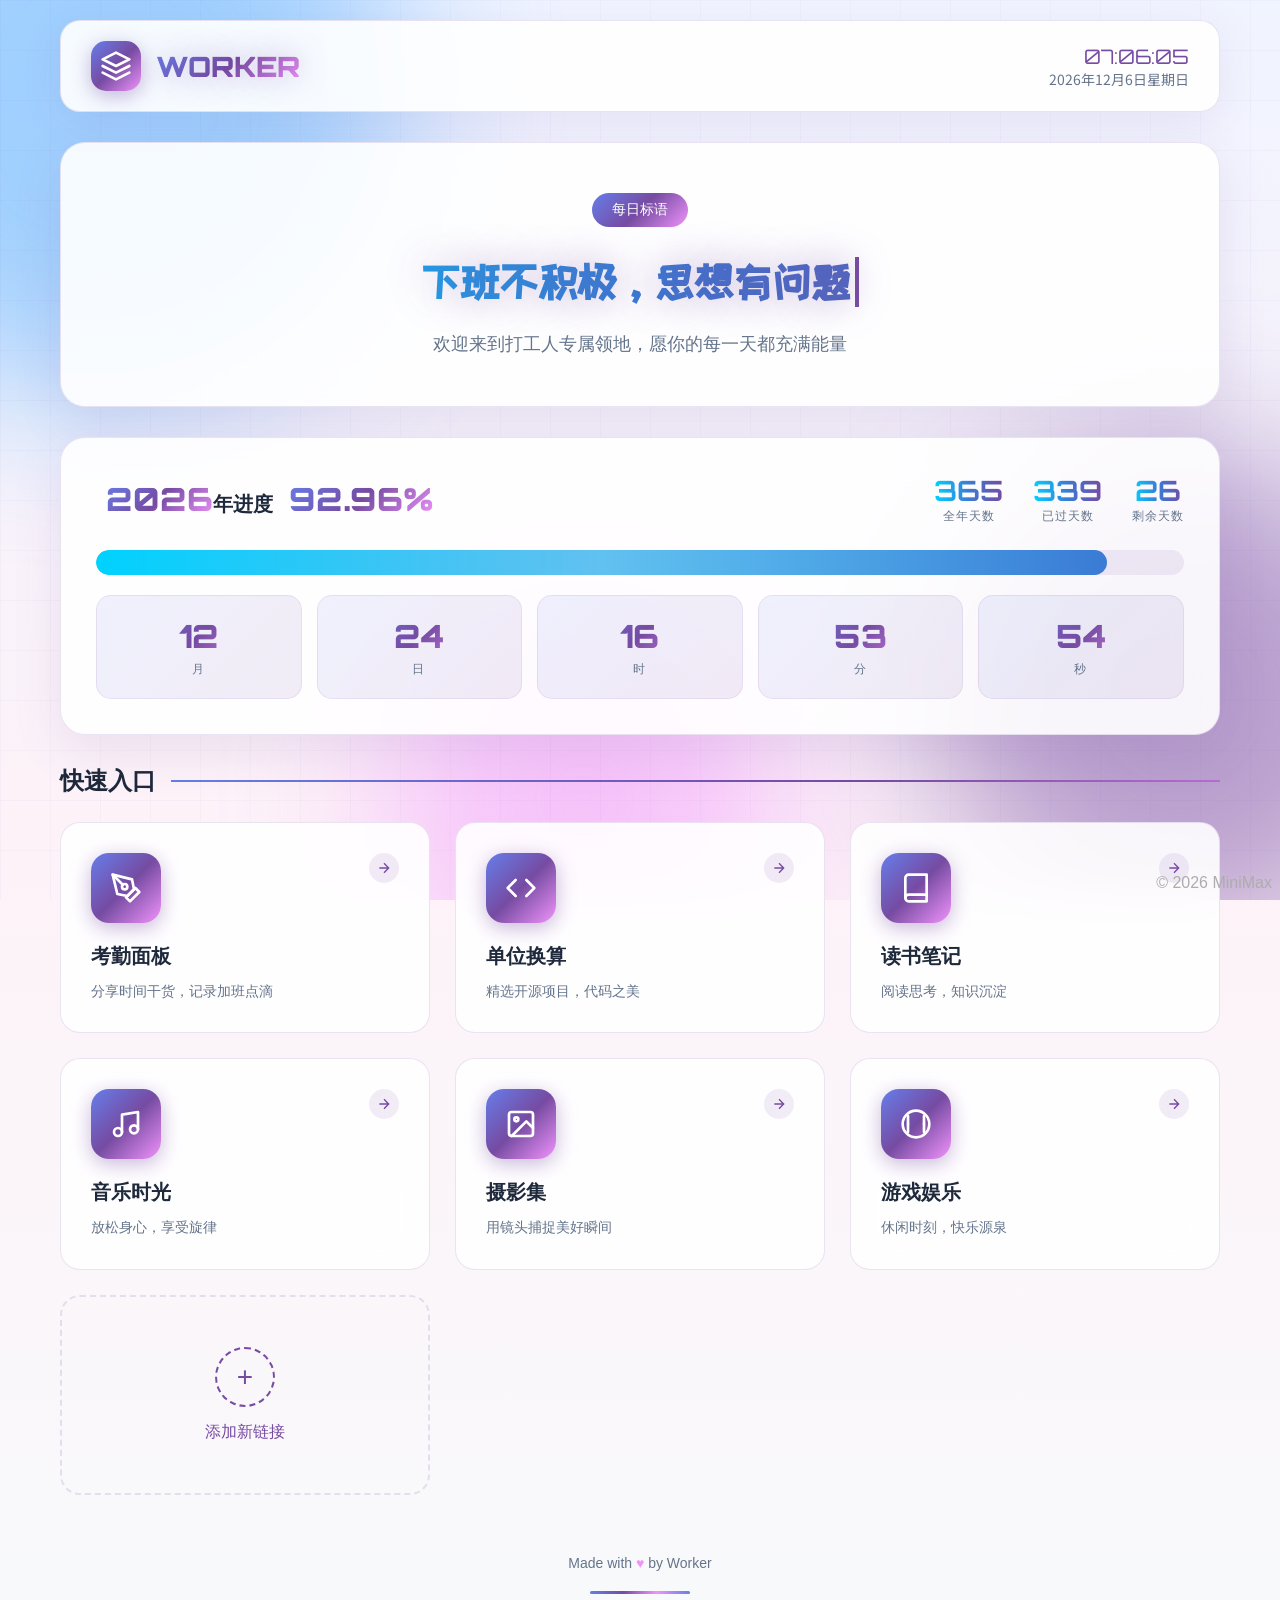
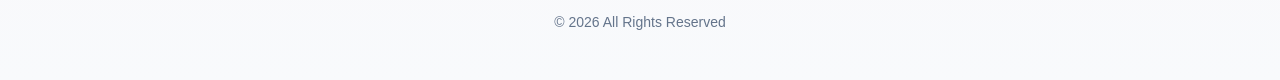
==== commit 36e89906: "更新 index.html" ====
--- a/index.html
+++ b/index.html
@@ -775,15 +775,15 @@
         const links = [
             {
                 icon: "blog",
-                title: "技术博客",
-                desc: "分享技术干货，记录成长点滴",
-                url: "blog.html"
+                title: "考勤面板",
+                desc: "分享时间干货，记录加班点滴",
+                url: "Over_Time.html"
             },
             {
                 icon: "code",
-                title: "项目展示",
+                title: "单位换算",
                 desc: "精选开源项目，代码之美",
-                url: "projects.html"
+                url: "Unit_Trans.html"
             },
             {
                 icon: "book",
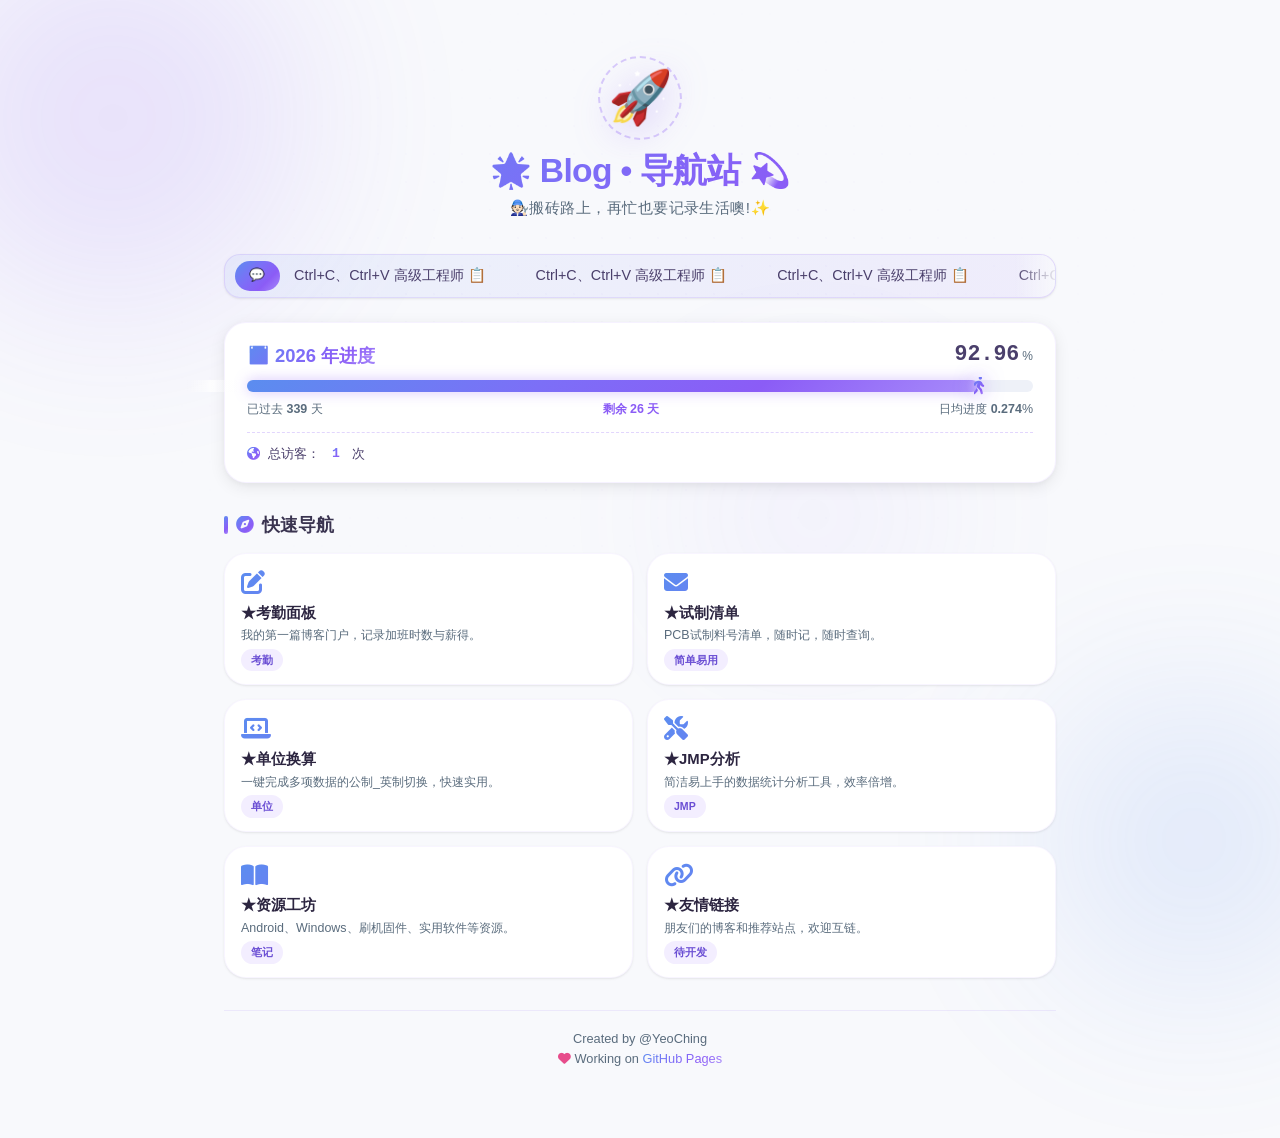
==== commit 990a6266: "更新 index.html" ====
--- a/index.html
+++ b/index.html
@@ -2,44 +2,52 @@
 <html lang="zh-CN">
 <head>
     <meta charset="UTF-8">
-    <meta name="viewport" content="width=device-width, initial-scale=1.0">
-    <title>打工人门户 | Worker Portal</title>
-    <link rel="preconnect" href="https://fonts.googleapis.com">
-    <link rel="preconnect" href="https://fonts.gstatic.com" crossorigin>
-    <link href="https://fonts.googleapis.com/css2?family=Orbitron:wght@400;700;900&family=Noto+Sans+SC:wght@300;400;500;700&family=ZCOOL+KuaiLe&display=swap" rel="stylesheet">
+    <meta name="viewport" content="width=device-width, initial-scale=1.0, user-scalable=yes">
+    <title>博客 · 导航站</title>
+    <link rel="stylesheet" href="https://cdnjs.cloudflare.com/ajax/libs/font-awesome/6.5.1/css/all.min.css">
+
     <style>
+        :root {
+            --bg: #f8f9fc;
+            --card-bg: #ffffff;
+            --text: #2c3e50;
+            --text-secondary: #5a6c7d;
+            --blue: #5b8def;
+            --purple: #8b5cf6;
+            --blue-light: #e8f0fe;
+            --purple-light: #f3eeff;
+            --gradient: linear-gradient(135deg, #5b8def 0%, #7c6ff7 40%, #8b5cf6 70%, #a78bfa 100%);
+            --gradient-h: linear-gradient(135deg, #4a7de0 0%, #6b5ef0 40%, #7b4de8 70%, #9370e8 100%);
+            --gradient-subtle: linear-gradient(135deg, rgba(91, 141, 239, 0.08) 0%, rgba(139, 92, 246, 0.08) 100%);
+            --shadow-sm: 0 1px 3px rgba(0, 0, 0, 0.06), 0 1px 2px rgba(0, 0, 0, 0.04);
+            --shadow-md: 0 4px 16px rgba(0, 0, 0, 0.08), 0 2px 6px rgba(0, 0, 0, 0.04);
+            --shadow-lg: 0 12px 32px rgba(0, 0, 0, 0.10), 0 4px 12px rgba(0, 0, 0, 0.05);
+            --shadow-glow: 0 0 30px rgba(139, 92, 246, 0.25), 0 0 60px rgba(91, 141, 239, 0.12);
+            --radius-sm: 10px;
+            --radius: 16px;
+            --radius-lg: 22px;
+            --transition: 0.3s cubic-bezier(0.4, 0, 0.2, 1);
+            --font-mono: 'SF Mono', 'Cascadia Code', 'Consolas', 'Monaco', 'Menlo', monospace;
+        }
+
         * {
             margin: 0;
             padding: 0;
             box-sizing: border-box;
         }
 
-        :root {
-            --gradient-primary: linear-gradient(135deg, #667eea 0%, #764ba2 50%, #f093fb 100%);
-            --gradient-tech: linear-gradient(90deg, #00d2ff 0%, #3a7bd5 50%, #764ba2 100%);
-            --gradient-glow: linear-gradient(90deg, #667eea, #764ba2, #f093fb, #667eea);
-            --accent-blue: #4facfe;
-            --accent-purple: #764ba2;
-            --accent-pink: #f093fb;
-            --bg-light: #f8fafc;
-            --bg-gradient: linear-gradient(180deg, #f0f4ff 0%, #fdf2f8 50%, #f8fafc 100%);
-            --text-primary: #1e293b;
-            --text-secondary: #64748b;
-            --card-bg: rgba(255, 255, 255, 0.9);
-            --card-border: rgba(118, 75, 162, 0.15);
-            --glow-color: rgba(118, 75, 162, 0.4);
-        }
-
         body {
-            font-family: 'Noto Sans SC', sans-serif;
-            background: var(--bg-gradient);
+            font-family: 'Inter', 'PingFang SC', 'Microsoft YaHei', 'Noto Sans SC', -apple-system, sans-serif;
+            background: var(--bg);
+            color: var(--text);
+            line-height: 1.6;
             min-height: 100vh;
-            color: var(--text-primary);
             overflow-x: hidden;
-        }
-
-        /* Animated Background */
-        .bg-animation {
+            position: relative;
+            -webkit-font-smoothing: antialiased;
+        }
+
+        .bg-grid {
             position: fixed;
             top: 0;
             left: 0;
@@ -47,1628 +55,1337 @@
             height: 100%;
             pointer-events: none;
             z-index: 0;
-            overflow: hidden;
-        }
-
+            opacity: 0.35;
+            background-image: radial-gradient(circle, rgba(139, 92, 246, 0.06) 1px, transparent 1px);
+            background-size: 28px 28px;
+            mask-image: radial-gradient(ellipse 65% 55% at 50% 35%, black 30%, transparent 70%);
+            -webkit-mask-image: radial-gradient(ellipse 65% 55% at 50% 35%, black 30%, transparent 70%);
+        }
         .bg-orb {
-            position: absolute;
+            position: fixed;
             border-radius: 50%;
-            filter: blur(80px);
-            opacity: 0.5;
-            animation: float 20s ease-in-out infinite;
-        }
-
-        .bg-orb-1 {
-            width: 600px;
-            height: 600px;
-            background: var(--accent-blue);
-            top: -200px;
-            left: -200px;
+            pointer-events: none;
+            z-index: 0;
+            filter: blur(90px);
+            opacity: 0.14;
+            animation: orbFloat 14s ease-in-out infinite;
+        }
+        .bg-orb.orb-1 {
+            width: 380px;
+            height: 380px;
+            background: #8b5cf6;
+            top: -8%;
+            left: -6%;
             animation-delay: 0s;
-        }
-
-        .bg-orb-2 {
-            width: 500px;
-            height: 500px;
-            background: var(--accent-purple);
-            top: 50%;
-            right: -150px;
+            animation-duration: 16s;
+        }
+        .bg-orb.orb-2 {
+            width: 300px;
+            height: 300px;
+            background: #5b8def;
+            bottom: -10%;
+            right: -5%;
             animation-delay: -5s;
-        }
-
-        .bg-orb-3 {
-            width: 400px;
-            height: 400px;
-            background: var(--accent-pink);
-            bottom: -100px;
-            left: 30%;
-            animation-delay: -10s;
-        }
-
-        @keyframes float {
-            0%, 100% { transform: translate(0, 0) scale(1); }
-            25% { transform: translate(50px, 50px) scale(1.1); }
-            50% { transform: translate(0, 100px) scale(1); }
-            75% { transform: translate(-50px, 50px) scale(0.9); }
-        }
-
-        /* Grid Pattern Overlay */
-        .grid-overlay {
+            animation-duration: 18s;
+        }
+        .bg-orb.orb-3 {
+            width: 220px;
+            height: 220px;
+            background: #a78bfa;
+            top: 45%;
+            left: 55%;
+            animation-delay: -9s;
+            animation-duration: 13s;
+            opacity: 0.09;
+        }
+        @keyframes orbFloat {
+            0%,
+            100% {
+                transform: translate(0, 0) scale(1);
+            }
+            25% {
+                transform: translate(40px, -30px) scale(1.12);
+            }
+            50% {
+                transform: translate(-20px, 25px) scale(0.92);
+            }
+            75% {
+                transform: translate(-35px, -15px) scale(1.08);
+            }
+        }
+        .floating-dots {
             position: fixed;
             top: 0;
             left: 0;
             width: 100%;
             height: 100%;
-            background-image:
-                linear-gradient(rgba(118, 75, 162, 0.03) 1px, transparent 1px),
-                linear-gradient(90deg, rgba(118, 75, 162, 0.03) 1px, transparent 1px);
-            background-size: 50px 50px;
+            pointer-events: none;
+            z-index: 0;
+        }
+        .floating-dots .dot {
+            position: absolute;
+            border-radius: 50%;
+            background: var(--purple);
+            animation: dotDrift 20s linear infinite;
+            opacity: 0;
+        }
+        .dot:nth-child(1) {
+            width: 5px;
+            height: 5px;
+            left: 10%;
+            top: 20%;
+            animation-delay: 0s;
+            animation-duration: 22s;
+            background: #8b5cf6;
+        }
+        .dot:nth-child(2) {
+            width: 3px;
+            height: 3px;
+            left: 25%;
+            top: 60%;
+            animation-delay: -5s;
+            animation-duration: 19s;
+            background: #5b8def;
+        }
+        .dot:nth-child(3) {
+            width: 4px;
+            height: 4px;
+            left: 55%;
+            top: 15%;
+            animation-delay: -10s;
+            animation-duration: 24s;
+            background: #7c6ff7;
+        }
+        .dot:nth-child(4) {
+            width: 6px;
+            height: 6px;
+            left: 70%;
+            top: 70%;
+            animation-delay: -3s;
+            animation-duration: 21s;
+            background: #a78bfa;
+        }
+        .dot:nth-child(5) {
+            width: 3px;
+            height: 3px;
+            left: 40%;
+            top: 35%;
+            animation-delay: -14s;
+            animation-duration: 26s;
+            background: #5b8def;
+        }
+        .dot:nth-child(6) {
+            width: 4px;
+            height: 4px;
+            left: 85%;
+            top: 40%;
+            animation-delay: -8s;
+            animation-duration: 18s;
+            background: #8b5cf6;
+        }
+        @keyframes dotDrift {
+            0% {
+                transform: translate(0, 0) scale(0);
+                opacity: 0;
+            }
+            5% {
+                opacity: 0.8;
+                transform: translate(15px, -30px) scale(1);
+            }
+            15% {
+                opacity: 1;
+                transform: translate(50px, -80px) scale(1.4);
+            }
+            30% {
+                opacity: 0.5;
+                transform: translate(120px, -50px) scale(0.7);
+            }
+            50% {
+                opacity: 0.15;
+                transform: translate(80px, 30px) scale(0.3);
+            }
+            70% {
+                opacity: 0;
+                transform: translate(-30px, 60px) scale(0);
+            }
+            100% {
+                transform: translate(0, 0) scale(0);
+                opacity: 0;
+            }
+        }
+
+        .main-container {
+            position: relative;
+            z-index: 1;
+            max-width: 880px;
+            margin: 0 auto;
+            padding: 20px 24px 50px;
+        }
+
+        .header {
+            text-align: center;
+            padding: 36px 20px 20px;
+            position: relative;
+        }
+        .logo-wrap {
+            display: inline-block;
+            position: relative;
+            margin-bottom: 12px;
+            cursor: pointer;
+        }
+        .logo-emoji {
+            font-size: 52px;
+            display: block;
+            animation: logoBounce 3s ease-in-out infinite;
+            filter: drop-shadow(0 8px 20px rgba(139, 92, 246, 0.3));
+            user-select: none;
+            transition: transform 0.1s ease;
+        }
+        .logo-emoji:active {
+            transform: scale(0.96);
+        }
+        @keyframes logoBounce {
+            0%,
+            100% {
+                transform: translateY(0);
+            }
+            30% {
+                transform: translateY(-14px);
+            }
+            50% {
+                transform: translateY(0);
+            }
+            70% {
+                transform: translateY(-7px);
+            }
+            85% {
+                transform: translateY(0);
+            }
+        }
+        .logo-ring {
+            position: absolute;
+            top: 50%;
+            left: 50%;
+            transform: translate(-50%, -50%);
+            width: 84px;
+            height: 84px;
+            border-radius: 50%;
+            border: 2px dashed rgba(139, 92, 246, 0.3);
+            animation: ringSpin 20s linear infinite;
+            pointer-events: none;
+        }
+        @keyframes ringSpin {
+            to {
+                transform: translate(-50%, -50%) rotate(360deg);
+            }
+        }
+        .site-title {
+            font-size: 2.1rem;
+            font-weight: 800;
+            letter-spacing: -0.02em;
+            background: var(--gradient);
+            -webkit-background-clip: text;
+            background-clip: text;
+            -webkit-text-fill-color: transparent;
+            margin-bottom: 4px;
+            line-height: 1.2;
+        }
+        .site-subtitle {
+            font-size: 0.95rem;
+            color: var(--text-secondary);
+            font-weight: 400;
+            letter-spacing: 0.03em;
+        }
+
+        .marquee-banner {
+            margin: 14px 0 24px;
+            background: var(--gradient-subtle);
+            border: 1px solid rgba(139, 92, 246, 0.15);
+            border-radius: var(--radius);
+            overflow: hidden;
+            position: relative;
+            height: 44px;
+            display: flex;
+            align-items: center;
+            box-shadow: var(--shadow-sm);
+        }
+        .marquee-label {
+            flex-shrink: 0;
+            background: var(--gradient);
+            color: #fff;
+            font-weight: 700;
+            font-size: 0.78rem;
+            padding: 5px 14px;
+            border-radius: 20px;
+            margin-left: 10px;
+            letter-spacing: 0.04em;
+            z-index: 2;
+            white-space: nowrap;
+        }
+        .marquee-track {
+            flex: 1;
+            overflow: hidden;
+            position: relative;
+            height: 100%;
+            display: flex;
+            align-items: center;
+            margin-left: 14px;
+        }
+        .marquee-content {
+            display: flex;
+            white-space: nowrap;
+            animation: marqueeScroll linear infinite;
+            will-change: transform;
+            font-weight: 500;
+            color: #4a3f6b;
+            font-size: 0.9rem;
+            padding-right: 40px;
+        }
+        .marquee-content span {
+            display: inline-block;
+            padding-right: 50px;
+        }
+        @keyframes marqueeScroll {
+            0% {
+                transform: translateX(0);
+            }
+            100% {
+                transform: translateX(-50%);
+            }
+        }
+        .marquee-track::after {
+            content: '';
+            position: absolute;
+            right: 0;
+            top: 0;
+            height: 100%;
+            width: 40px;
+            background: linear-gradient(to right, transparent, rgba(248, 249, 252, 0.9));
             pointer-events: none;
             z-index: 1;
         }
 
-        /* Main Container */
-        .container {
-            position: relative;
-            z-index: 10;
-            max-width: 1200px;
-            margin: 0 auto;
-            padding: 20px;
-        }
-
-        /* Header */
-        header {
-            display: flex;
-            justify-content: space-between;
-            align-items: center;
-            padding: 20px 30px;
-            background: var(--card-bg);
-            backdrop-filter: blur(20px);
-            border-radius: 20px;
-            border: 1px solid var(--card-border);
-            box-shadow: 0 10px 40px rgba(118, 75, 162, 0.1);
-            margin-bottom: 30px;
-        }
-
-        .logo {
-            display: flex;
-            align-items: center;
-            gap: 15px;
-        }
-
-        .logo-icon {
-            width: 50px;
-            height: 50px;
-            background: var(--gradient-primary);
-            border-radius: 15px;
-            display: flex;
-            align-items: center;
-            justify-content: center;
-            font-size: 24px;
-            box-shadow: 0 5px 20px var(--glow-color);
-        }
-
-        .logo-text {
-            font-family: 'Orbitron', sans-serif;
-            font-size: 28px;
-            font-weight: 900;
-            background: var(--gradient-primary);
-            -webkit-background-clip: text;
-            -webkit-text-fill-color: transparent;
-            background-clip: text;
-            text-shadow: 0 0 30px var(--glow-color);
-        }
-
-        .header-time {
-            font-family: 'Orbitron', sans-serif;
-            font-size: 20px;
-            color: var(--accent-purple);
-            display: flex;
-            flex-direction: column;
-            align-items: flex-end;
-        }
-
-        .header-time .date {
-            font-size: 14px;
-            color: var(--text-secondary);
-            font-family: 'Noto Sans SC', sans-serif;
-        }
-
-        /* Hero Section - Slogan */
-        .hero {
-            text-align: center;
-            padding: 50px 30px;
-            background: var(--card-bg);
-            backdrop-filter: blur(20px);
-            border-radius: 25px;
-            border: 1px solid var(--card-border);
-            box-shadow: 0 15px 50px rgba(118, 75, 162, 0.12);
-            margin-bottom: 30px;
-            position: relative;
-            overflow: hidden;
-        }
-
-        .hero::before {
-            content: '';
-            position: absolute;
-            top: 0;
-            left: -100%;
-            width: 100%;
-            height: 3px;
-            background: var(--gradient-glow);
-            background-size: 200% 100%;
-            animation: shimmer 3s linear infinite;
-        }
-
-        @keyframes shimmer {
-            0% { background-position: -200% 0; }
-            100% { background-position: 200% 0; }
-        }
-
-        .slogan-container {
-            margin-bottom: 20px;
-        }
-
-        .slogan-label {
-            display: inline-block;
-            padding: 8px 20px;
-            background: var(--gradient-primary);
-            color: white;
-            border-radius: 50px;
-            font-size: 14px;
-            font-weight: 500;
-            margin-bottom: 25px;
-            animation: pulse-glow 2s ease-in-out infinite;
-        }
-
-        @keyframes pulse-glow {
-            0%, 100% { box-shadow: 0 0 20px var(--glow-color); }
-            50% { box-shadow: 0 0 40px var(--glow-color), 0 0 60px var(--glow-color); }
-        }
-
-        .slogan {
-            font-family: 'ZCOOL KuaiLe', cursive;
-            font-size: 42px;
-            background: var(--gradient-tech);
-            -webkit-background-clip: text;
-            -webkit-text-fill-color: transparent;
-            background-clip: text;
-            min-height: 60px;
-            display: flex;
-            align-items: center;
-            justify-content: center;
-            text-shadow: 0 0 40px var(--glow-color);
-        }
-
-        .slogan .cursor {
-            display: inline-block;
-            width: 4px;
-            height: 50px;
-            background: var(--accent-purple);
-            margin-left: 5px;
-            animation: blink 0.8s ease-in-out infinite;
-        }
-
-        @keyframes blink {
-            0%, 100% { opacity: 1; }
-            50% { opacity: 0; }
-        }
-
-        .welcome-text {
-            font-size: 18px;
-            color: var(--text-secondary);
-            margin-top: 15px;
-        }
-
-        /* Progress Section */
+        /* 进度卡片 - 紧凑版 (百分比已放置右上角) */
         .progress-section {
             background: var(--card-bg);
-            backdrop-filter: blur(20px);
-            border-radius: 25px;
-            border: 1px solid var(--card-border);
-            box-shadow: 0 15px 50px rgba(118, 75, 162, 0.12);
-            padding: 35px;
-            margin-bottom: 30px;
-        }
-
+            border-radius: var(--radius-lg);
+            padding: 18px 22px;
+            margin-bottom: 28px;
+            box-shadow: var(--shadow-md);
+            border: 1px solid rgba(139, 92, 246, 0.08);
+            transition: var(--transition);
+        }
+        .progress-section:hover {
+            box-shadow: var(--shadow-lg), var(--shadow-glow);
+            border-color: rgba(139, 92, 246, 0.2);
+        }
         .progress-header {
             display: flex;
             justify-content: space-between;
             align-items: center;
-            margin-bottom: 25px;
+            margin-bottom: 10px;
             flex-wrap: wrap;
-            gap: 15px;
-        }
-
-        .progress-title {
-            font-size: 20px;
-            font-weight: 600;
-            color: var(--text-primary);
-        }
-
-        .progress-title span {
-            font-family: 'Orbitron', sans-serif;
-            font-size: 32px;
-            font-weight: 900;
-            background: var(--gradient-primary);
+            gap: 8px;
+        }
+        .progress-year {
+            font-weight: 800;
+            font-size: 1.15rem;
+            background: var(--gradient);
             -webkit-background-clip: text;
+            background-clip: text;
             -webkit-text-fill-color: transparent;
-            background-clip: text;
-            margin-left: 10px;
-        }
-
+        }
         .progress-stats {
             display: flex;
-            gap: 30px;
-            flex-wrap: wrap;
-        }
-
-        .stat-item {
-            text-align: center;
-        }
-
-        .stat-value {
-            font-family: 'Orbitron', sans-serif;
-            font-size: 28px;
+            align-items: baseline;
+            gap: 3px;
+            flex-shrink: 0;
+        }
+        .progress-percent {
+            font-family: var(--font-mono);
+            font-size: 1.35rem;
             font-weight: 700;
-            background: var(--gradient-tech);
-            -webkit-background-clip: text;
-            -webkit-text-fill-color: transparent;
-            background-clip: text;
-        }
-
-        .stat-label {
-            font-size: 12px;
+            color: #4a3f6b;
+            line-height: 1;
+        }
+        .progress-percent-sub {
+            font-size: 0.75rem;
             color: var(--text-secondary);
-            text-transform: uppercase;
-            letter-spacing: 1px;
-        }
-
-        .progress-bar-container {
-            background: rgba(118, 75, 162, 0.1);
-            border-radius: 15px;
-            height: 25px;
-            overflow: hidden;
+            font-weight: 500;
+        }
+        .progress-bar-outer {
+            width: 100%;
+            height: 12px;
+            background: #eef1f8;
+            border-radius: 20px;
+            overflow: visible;
             position: relative;
-            margin-bottom: 20px;
-        }
-
-        .progress-bar {
+        }
+        .progress-bar-inner {
             height: 100%;
-            background: var(--gradient-tech);
-            background-size: 200% 100%;
-            border-radius: 15px;
+            background: var(--gradient);
+            border-radius: 20px;
+            width: 0%;
+            transition: width 1.2s cubic-bezier(0.25, 0.8, 0.25, 1.2);
+            box-shadow: 0 0 14px rgba(139, 92, 246, 0.35);
             position: relative;
-            transition: width 1s ease-out;
-            animation: progress-glow 2s ease-in-out infinite, progress-shine 3s linear infinite;
-        }
-
-        @keyframes progress-glow {
-            0%, 100% { box-shadow: 0 0 10px var(--accent-blue); }
-            50% { box-shadow: 0 0 25px var(--accent-purple), 0 0 35px var(--accent-pink); }
-        }
-
-        @keyframes progress-shine {
-            0% { background-position: 200% 0; }
-            100% { background-position: -200% 0; }
-        }
-
-        .progress-bar::after {
+            overflow: visible;
+        }
+        .progress-bar-inner::after {
             content: '';
             position: absolute;
             top: 0;
-            left: 0;
-            right: 0;
-            bottom: 0;
-            background: linear-gradient(90deg, transparent, rgba(255,255,255,0.3), transparent);
-            animation: shine 2s ease-in-out infinite;
-        }
-
-        @keyframes shine {
-            0% { transform: translateX(-100%); }
-            100% { transform: translateX(100%); }
-        }
-
-        .countdown-grid {
-            display: grid;
-            grid-template-columns: repeat(5, 1fr);
-            gap: 15px;
-        }
-
-        .countdown-item {
-            background: linear-gradient(135deg, rgba(102, 126, 234, 0.1), rgba(118, 75, 162, 0.1));
-            border-radius: 15px;
-            padding: 20px 15px;
-            text-align: center;
-            border: 1px solid rgba(118, 75, 162, 0.1);
-            transition: all 0.3s ease;
-        }
-
-        .countdown-item:hover {
-            transform: translateY(-3px);
-            box-shadow: 0 10px 30px rgba(118, 75, 162, 0.15);
-        }
-
-        .countdown-value {
-            font-family: 'Orbitron', sans-serif;
-            font-size: 32px;
-            font-weight: 900;
-            background: var(--gradient-primary);
+            left: -60px;
+            width: 50px;
+            height: 100%;
+            background: linear-gradient(90deg, transparent 0%, rgba(255, 255, 255, 0.55) 40%, rgba(255, 255, 255, 0.8) 50%, rgba(255, 255, 255, 0.55) 60%, transparent 100%);
+            animation: shimmer 2.4s ease-in-out infinite;
+        }
+        @keyframes shimmer {
+            0% {
+                left: -60px;
+            }
+            100% {
+                left: calc(100% + 20px);
+            }
+        }
+        /* 进度条末端人形图标 (增强可见性) */
+        .progress-person {
+            position: absolute;
+            right: -1px;
+            top: 50%;
+            transform: translate(50%, -50%);
+            font-size: 18px;
+            z-index: 3;
+            pointer-events: none;
+            background: var(--gradient);
             -webkit-background-clip: text;
+            background-clip: text;
             -webkit-text-fill-color: transparent;
-            background-clip: text;
-        }
-
-        .countdown-label {
-            font-size: 12px;
+            filter: drop-shadow(0 0 10px rgba(139, 92, 246, 0.9)) drop-shadow(0 0 4px rgba(255, 255, 255, 0.85));
+            line-height: 1;
+            transition: inherit;
+        }
+        .progress-info {
+            margin-top: 8px;
+            display: flex;
+            justify-content: space-between;
+            font-size: 0.78rem;
             color: var(--text-secondary);
-            text-transform: uppercase;
-            letter-spacing: 2px;
-            margin-top: 5px;
-        }
-
-        /* Links Section */
-        .links-section {
-            margin-bottom: 30px;
-        }
-
-        .section-title {
-            font-size: 24px;
-            font-weight: 700;
-            color: var(--text-primary);
-            margin-bottom: 25px;
+            flex-wrap: wrap;
+            gap: 6px;
+        }
+        .days-remaining {
+            color: #8b5cf6;
+            font-weight: 600;
+        }
+
+        .global-visits {
+            margin-top: 12px;
+            padding-top: 10px;
+            border-top: 1px dashed rgba(139, 92, 246, 0.25);
             display: flex;
             align-items: center;
-            gap: 15px;
-        }
-
-        .section-title::after {
+            gap: 8px;
+            font-size: 0.82rem;
+            color: #4a3f6b;
+            font-weight: 500;
+        }
+        .global-visits i {
+            background: var(--gradient);
+            -webkit-background-clip: text;
+            background-clip: text;
+            -webkit-text-fill-color: transparent;
+        }
+
+        .visits-number {
+            font-family: var(--font-mono);
+            font-weight: 700;
+            background: var(--gradient);
+            -webkit-background-clip: text;
+            background-clip: text;
+            -webkit-text-fill-color: transparent;
+            margin: 0 4px;
+        }
+
+        .section-title {
+            font-weight: 700;
+            font-size: 1.1rem;
+            margin-bottom: 14px;
+            color: #3a3450;
+            display: flex;
+            align-items: center;
+            gap: 8px;
+        }
+        .section-title::before {
             content: '';
-            flex: 1;
-            height: 2px;
-            background: var(--gradient-glow);
-            background-size: 200% 100%;
-            animation: shimmer 3s linear infinite;
-        }
-
-        .links-grid {
+            width: 4px;
+            height: 18px;
+            background: var(--gradient);
+            border-radius: 4px;
+        }
+        .section-title i {
+            background: var(--gradient);
+            -webkit-background-clip: text;
+            background-clip: text;
+            -webkit-text-fill-color: transparent;
+        }
+
+        /* 快速导航卡片网格 */
+        .cards-grid {
             display: grid;
-            grid-template-columns: repeat(3, 1fr);
-            gap: 25px;
-        }
-
+            grid-template-columns: repeat(2, 1fr);
+            gap: 14px;
+            margin-bottom: 32px;
+        }
+        /* 卡片：增大圆角，去除固定宽高比，描述自适应 */
         .link-card {
+            display: flex;
+            flex-direction: column;
             background: var(--card-bg);
-            backdrop-filter: blur(20px);
-            border-radius: 20px;
-            border: 1px solid var(--card-border);
-            padding: 30px;
+            border-radius: var(--radius-lg);
+            padding: 15px 16px 13px;
             text-decoration: none;
-            color: inherit;
-            transition: all 0.4s cubic-bezier(0.4, 0, 0.2, 1);
+            color: var(--text);
+            box-shadow: var(--shadow-sm);
+            border: 1px solid rgba(139, 92, 246, 0.06);
+            transition: var(--transition);
             position: relative;
             overflow: hidden;
-        }
-
+            cursor: pointer;
+            min-height: 132px;
+            user-select: none;
+            -webkit-user-select: none;
+        }
         .link-card::before {
             content: '';
             position: absolute;
             top: 0;
             left: 0;
             right: 0;
-            bottom: 0;
-            background: var(--gradient-primary);
+            height: 3px;
+            background: var(--gradient);
             opacity: 0;
-            transition: opacity 0.4s ease;
-        }
-
+            transition: opacity 0.35s ease;
+            border-radius: 0 0 3px 3px;
+        }
+        .link-card:hover::before {
+            opacity: 1;
+        }
         .link-card:hover {
-            transform: translateY(-10px);
-            box-shadow: 0 20px 50px rgba(118, 75, 162, 0.25);
-            border-color: var(--accent-purple);
-        }
-
-        .link-card:hover::before {
-            opacity: 0.05;
-        }
-
+            transform: translateY(-4px);
+            box-shadow: var(--shadow-lg), 0 0 25px rgba(139, 92, 246, 0.12);
+            border-color: rgba(139, 92, 246, 0.25);
+            text-decoration: none;
+        }
+        .link-card:active {
+            transform: scale(0.98);
+        }
+        .card-icon {
+            font-size: 1.5rem;
+            margin-bottom: 6px;
+            display: inline-block;
+            transition: transform 0.3s ease;
+            background: var(--gradient);
+            -webkit-background-clip: text;
+            background-clip: text;
+            -webkit-text-fill-color: transparent;
+            flex-shrink: 0;
+            line-height: 1.2;
+        }
         .link-card:hover .card-icon {
-            transform: scale(1.1) rotate(5deg);
-            box-shadow: 0 10px 30px var(--glow-color);
-        }
-
-        .card-icon {
-            width: 70px;
-            height: 70px;
-            background: var(--gradient-primary);
-            border-radius: 18px;
+            transform: scale(1.08);
+        }
+        .card-title {
+            font-weight: 700;
+            font-size: 0.93rem;
+            margin-bottom: 3px;
+            color: #2c2540;
+            padding-right: 26px;
+            flex-shrink: 0;
+            line-height: 1.3;
+        }
+        .card-desc {
+            font-size: 0.78rem;
+            color: var(--text-secondary);
+            line-height: 1.45;
+            margin-bottom: 4px;
+            padding-right: 4px;
+            display: -webkit-box;
+            -webkit-line-clamp: 3;
+            -webkit-box-orient: vertical;
+            overflow: hidden;
+            text-overflow: ellipsis;
+            word-break: break-word;
+        }
+        .card-tag {
+            display: inline-block;
+            font-size: 0.66rem;
+            font-weight: 600;
+            padding: 3px 10px;
+            border-radius: 20px;
+            margin-top: auto;
+            background: var(--purple-light);
+            color: #6b4fd4;
+            flex-shrink: 0;
+            align-self: flex-start;
+        }
+        .card-arrow {
+            position: absolute;
+            top: 10px;
+            right: 10px;
+            font-size: 1rem;
+            opacity: 0;
+            transform: translateX(-6px);
+            transition: var(--transition);
+            background: var(--gradient);
+            -webkit-background-clip: text;
+            background-clip: text;
+            -webkit-text-fill-color: transparent;
+            pointer-events: none;
+            font-weight: 700;
+        }
+        .link-card:hover .card-arrow {
+            opacity: 1;
+            transform: translateX(0);
+        }
+
+        /* 拖拽相关样式 (调试模式) */
+        .link-card.dragging {
+            opacity: 0.45;
+            transform: scale(0.96);
+            box-shadow: var(--shadow-sm);
+            border-style: dashed;
+            border-color: rgba(139, 92, 246, 0.4);
+            cursor: grabbing;
+            transition: none;
+        }
+        .link-card.drag-over {
+            border-color: rgba(139, 92, 246, 0.5) !important;
+            box-shadow: 0 0 0 3px rgba(139, 92, 246, 0.2), var(--shadow-md) !important;
+            background: #fdfbff;
+            transform: scale(1.02);
+            transition: 0.15s ease;
+            z-index: 5;
+        }
+        .link-card.draggable-card {
+            cursor: grab;
+        }
+        .link-card.draggable-card:active {
+            cursor: grabbing;
+        }
+
+        /* 编辑按钮 */
+        .card-edit-btn {
+            position: absolute;
+            bottom: 10px;
+            right: 10px;
+            background: rgba(255, 255, 255, 0.95);
+            border-radius: 30px;
+            width: 30px;
+            height: 30px;
             display: flex;
             align-items: center;
             justify-content: center;
-            font-size: 32px;
-            margin-bottom: 20px;
-            transition: all 0.4s ease;
-            box-shadow: 0 5px 20px var(--glow-color);
-        }
-
-        .card-title {
-            font-size: 20px;
-            font-weight: 700;
-            color: var(--text-primary);
-            margin-bottom: 10px;
-        }
-
-        .card-desc {
-            font-size: 14px;
+            box-shadow: 0 2px 8px rgba(0, 0, 0, 0.13);
+            color: #8b5cf6;
+            font-size: 0.9rem;
+            cursor: pointer;
+            transition: 0.2s ease;
+            z-index: 10;
+            border: 1px solid rgba(139, 92, 246, 0.3);
+            backdrop-filter: blur(2px);
+        }
+        .card-edit-btn:hover {
+            background: #8b5cf6;
+            color: white;
+            transform: scale(1.1);
+            box-shadow: 0 4px 14px rgba(139, 92, 246, 0.45);
+        }
+        .debug-badge {
+            position: fixed;
+            bottom: 20px;
+            left: 20px;
+            background: rgba(139, 92, 246, 0.88);
+            backdrop-filter: blur(8px);
+            color: white;
+            padding: 7px 16px;
+            border-radius: 40px;
+            font-size: 0.73rem;
+            font-weight: 600;
+            z-index: 99;
+            pointer-events: none;
+            font-family: var(--font-mono);
+            box-shadow: 0 4px 16px rgba(0, 0, 0, 0.22);
+            letter-spacing: 0.02em;
+        }
+        .add-link-hint {
+            background: var(--gradient-subtle);
+            border: 2px dashed rgba(139, 92, 246, 0.25);
+            border-radius: var(--radius);
+            padding: 20px 18px;
+            text-align: center;
             color: var(--text-secondary);
-            line-height: 1.6;
-        }
-
-        .card-arrow {
-            position: absolute;
-            top: 30px;
-            right: 30px;
-            width: 30px;
-            height: 30px;
-            background: rgba(118, 75, 162, 0.1);
-            border-radius: 50%;
+            display: flex;
+            flex-direction: column;
+            align-items: center;
+            gap: 8px;
+            grid-column: 1 / -1;
+        }
+        .footer {
+            text-align: center;
+            padding: 18px;
+            color: var(--text-secondary);
+            font-size: 0.8rem;
+            border-top: 1px solid rgba(139, 92, 246, 0.1);
+            margin-top: 8px;
+        }
+        .footer .heart {
+            color: #e74c8b;
+            display: inline-block;
+            animation: heartBeat 1.5s ease-in-out infinite;
+        }
+        @keyframes heartBeat {
+            0%,
+            100% {
+                transform: scale(1);
+            }
+            15% {
+                transform: scale(1.25);
+            }
+            30% {
+                transform: scale(1);
+            }
+            45% {
+                transform: scale(1.18);
+            }
+            60% {
+                transform: scale(1);
+            }
+        }
+        .footer a {
+            background: var(--gradient);
+            -webkit-background-clip: text;
+            background-clip: text;
+            -webkit-text-fill-color: transparent;
+            text-decoration: none;
+            font-weight: 500;
+        }
+        .footer a:hover {
+            opacity: 0.8;
+            text-decoration: underline;
+            text-decoration-color: #8b5cf6;
+        }
+
+        /* 模态框 */
+        .edit-modal-overlay {
+            position: fixed;
+            top: 0;
+            left: 0;
+            width: 100%;
+            height: 100%;
+            background: rgba(0, 0, 0, 0.6);
+            backdrop-filter: blur(5px);
+            z-index: 1000;
             display: flex;
             align-items: center;
             justify-content: center;
-            color: var(--accent-purple);
-            transition: all 0.3s ease;
-        }
-
-        .link-card:hover .card-arrow {
-            background: var(--accent-purple);
+            visibility: hidden;
+            opacity: 0;
+            transition: 0.22s;
+        }
+        .edit-modal-overlay.active {
+            visibility: visible;
+            opacity: 1;
+        }
+        .edit-modal {
+            background: white;
+            width: 90%;
+            max-width: 420px;
+            border-radius: 28px;
+            padding: 26px 22px;
+            box-shadow: 0 30px 50px rgba(0, 0, 0, 0.3);
+            text-align: left;
+        }
+        .edit-modal h3 {
+            font-size: 1.5rem;
+            margin-bottom: 14px;
+            background: var(--gradient);
+            -webkit-background-clip: text;
+            background-clip: text;
+            -webkit-text-fill-color: transparent;
+        }
+        .edit-modal input,
+        .edit-modal textarea {
+            width: 100%;
+            padding: 11px 13px;
+            margin: 7px 0 14px;
+            border: 1.5px solid #e2e8f0;
+            border-radius: 18px;
+            font-family: inherit;
+            font-size: 0.88rem;
+            transition: 0.2s;
+            resize: vertical;
+        }
+        .edit-modal input:focus,
+        .edit-modal textarea:focus {
+            outline: none;
+            border-color: #8b5cf6;
+            box-shadow: 0 0 0 3px rgba(139, 92, 246, 0.2);
+        }
+        .edit-modal-buttons {
+            display: flex;
+            gap: 12px;
+            justify-content: flex-end;
+            margin-top: 10px;
+        }
+        .edit-modal-buttons button {
+            padding: 8px 20px;
+            border-radius: 40px;
+            border: none;
+            font-weight: 600;
+            background: #eef2ff;
+            cursor: pointer;
+            transition: 0.2s;
+            font-size: 0.88rem;
+        }
+        .edit-modal-buttons button.save-btn {
+            background: var(--gradient);
             color: white;
-            transform: translateX(5px);
-        }
-
-        /* Add New Card */
-        .add-card {
-            background: transparent;
-            border: 2px dashed var(--card-border);
-            border-radius: 20px;
-            padding: 30px;
-            display: flex;
-            flex-direction: column;
-            align-items: center;
-            justify-content: center;
-            min-height: 200px;
-            cursor: pointer;
-            transition: all 0.3s ease;
-        }
-
-        .add-card:hover {
-            border-color: var(--accent-purple);
-            background: rgba(118, 75, 162, 0.05);
-        }
-
-        .add-icon {
-            width: 60px;
-            height: 60px;
-            border: 2px dashed var(--accent-purple);
-            border-radius: 50%;
-            display: flex;
-            align-items: center;
-            justify-content: center;
-            font-size: 28px;
-            color: var(--accent-purple);
-            margin-bottom: 15px;
-        }
-
-        .add-text {
-            font-size: 16px;
-            color: var(--accent-purple);
-            font-weight: 500;
-        }
-
-        /* Footer */
-        footer {
-            text-align: center;
-            padding: 30px;
-            color: var(--text-secondary);
-            font-size: 14px;
-        }
-
-        footer a {
-            color: var(--accent-purple);
-            text-decoration: none;
-            transition: color 0.3s ease;
-        }
-
-        footer a:hover {
-            color: var(--accent-blue);
-        }
-
-        .footer-divider {
-            width: 100px;
-            height: 3px;
-            background: var(--gradient-glow);
-            margin: 20px auto;
-            border-radius: 3px;
-        }
-
-        /* Responsive */
-        @media (max-width: 1024px) {
-            .links-grid {
-                grid-template-columns: repeat(2, 1fr);
-            }
-        }
-
-        @media (max-width: 768px) {
-            .container {
-                padding: 15px;
-            }
-
-            header {
-                flex-direction: column;
-                gap: 15px;
-                text-align: center;
-            }
-
-            .header-time {
-                align-items: center;
-            }
-
-            .slogan {
-                font-size: 28px;
-            }
-
-            .hero {
-                padding: 30px 20px;
-            }
-
+            box-shadow: 0 2px 8px rgba(139, 92, 246, 0.3);
+        }
+        .edit-modal-buttons button.save-btn:hover {
+            transform: scale(0.96);
+            opacity: 0.9;
+        }
+
+        @media (max-width: 640px) {
+            .main-container {
+                padding: 10px 12px 32px;
+            }
+            .cards-grid {
+                gap: 10px;
+            }
+            .link-card {
+                min-height: 120px;
+                padding: 12px 13px 10px;
+                border-radius: var(--radius);
+            }
+            .card-title {
+                font-size: 0.85rem;
+                padding-right: 22px;
+            }
+            .card-desc {
+                font-size: 0.73rem;
+                -webkit-line-clamp: 2;
+            }
+            .card-edit-btn {
+                width: 26px;
+                height: 26px;
+                bottom: 8px;
+                right: 8px;
+                font-size: 0.8rem;
+            }
+            .card-arrow {
+                top: 8px;
+                right: 8px;
+                font-size: 0.9rem;
+            }
+            .card-icon {
+                font-size: 1.35rem;
+            }
             .progress-section {
-                padding: 25px;
-            }
-
-            .countdown-grid {
-                grid-template-columns: repeat(3, 1fr);
-            }
-
-            .links-grid {
-                grid-template-columns: 1fr;
-            }
-
-            .progress-stats {
-                justify-content: center;
-            }
-        }
-
-        /* Ripple Effect */
-        .ripple {
-            position: absolute;
-            border-radius: 50%;
-            background: rgba(255, 255, 255, 0.5);
-            transform: scale(0);
-            animation: ripple-effect 0.6s linear;
-            pointer-events: none;
-        }
-
-        @keyframes ripple-effect {
-            to {
-                transform: scale(4);
-                opacity: 0;
-            }
-        }
-
-        /* Icon SVGs */
-        .icon-svg {
-            width: 32px;
-            height: 32px;
-            stroke: white;
-            stroke-width: 2;
-            fill: none;
+                padding: 14px 16px;
+                border-radius: var(--radius);
+            }
+            .progress-percent {
+                font-size: 1.2rem;
+            }
+            .progress-year {
+                font-size: 1rem;
+            }
+            .progress-person {
+                font-size: 16px;
+            }
+            .header {
+                padding: 28px 14px 16px;
+            }
+            .site-title {
+                font-size: 1.7rem;
+            }
+            .marquee-banner {
+                height: 40px;
+                border-radius: var(--radius-sm);
+            }
+            .marquee-label {
+                font-size: 0.7rem;
+                padding: 4px 10px;
+                margin-left: 6px;
+            }
+            .marquee-content {
+                font-size: 0.8rem;
+            }
+        }
+        @media (max-width: 380px) {
+            .progress-header {
+                flex-direction: row;
+                flex-wrap: wrap;
+            }
+            .cards-grid {
+                gap: 8px;
+            }
+            .link-card {
+                min-height: 110px;
+                padding: 10px 11px 8px;
+            }
+            .card-desc {
+                -webkit-line-clamp: 2;
+                font-size: 0.7rem;
+            }
+            .card-title {
+                font-size: 0.8rem;
+            }
+            .card-tag {
+                font-size: 0.6rem;
+                padding: 2px 8px;
+            }
+        }
+        .link-card:focus-visible {
+            outline: 3px solid rgba(139, 92, 246, 0.5);
+            outline-offset: 3px;
         }
     </style>
 </head>
 <body>
-    <!-- Animated Background -->
-    <div class="bg-animation">
-        <div class="bg-orb bg-orb-1"></div>
-        <div class="bg-orb bg-orb-2"></div>
-        <div class="bg-orb bg-orb-3"></div>
-    </div>
-    <div class="grid-overlay"></div>
-
-    <div class="container">
-        <!-- Header -->
-        <header>
-            <div class="logo">
-                <div class="logo-icon">
-                    <svg class="icon-svg" viewBox="0 0 24 24" stroke-linecap="round" stroke-linejoin="round">
-                        <path d="M12 2L2 7l10 5 10-5-10-5z"></path>
-                        <path d="M2 17l10 5 10-5"></path>
-                        <path d="M2 12l10 5 10-5"></path>
-                    </svg>
-                </div>
-                <span class="logo-text">WORKER</span>
+    <div class="bg-grid"></div>
+    <div class="bg-orb orb-1"></div>
+    <div class="bg-orb orb-2"></div>
+    <div class="bg-orb orb-3"></div>
+    <div class="floating-dots"><span class="dot"></span><span class="dot"></span><span class="dot"></span><span class="dot"></span><span class="dot"></span><span class="dot"></span></div>
+
+    <div class="main-container">
+        <header class="header">
+            <div class="logo-wrap" id="rocketTrigger">
+                <span class="logo-emoji" title="打工人小火箭 · 连点7次开启调试模式">🚀</span>
+                <div class="logo-ring"></div>
             </div>
-            <div class="header-time">
-                <span class="time" id="currentTime">00:00:00</span>
-                <span class="date" id="currentDate">2026年1月1日</span>
-            </div>
+            <h1 class="site-title">🌟 Blog • 导航站 💫</h1>
+            <p class="site-subtitle">🧑🏻‍🔧搬砖路上，再忙也要记录生活噢!✨</p>
         </header>
 
-        <!-- Hero Section -->
-        <section class="hero">
-            <div class="slogan-container">
-                <span class="slogan-label">每日标语</span>
-                <h1 class="slogan">
-                    <span id="sloganText"></span><span class="cursor"></span>
-                </h1>
-            </div>
-            <p class="welcome-text">欢迎来到打工人专属领地，愿你的每一天都充满能量</p>
-        </section>
-
-        <!-- Progress Section -->
+        <div class="marquee-banner">
+            <span class="marquee-label">💬</span>
+            <div class="marquee-track"><div class="marquee-content" id="marqueeContent"></div></div>
+        </div>
+
         <section class="progress-section">
             <div class="progress-header">
-                <h2 class="progress-title">
-                    <span id="currentYear">2026</span>年进度
-                    <span id="progressPercent">0%</span>
-                </h2>
+                <span class="progress-year">📅 2026 年进度</span>
                 <div class="progress-stats">
-                    <div class="stat-item">
-                        <div class="stat-value" id="totalDays">365</div>
-                        <div class="stat-label">全年天数</div>
-                    </div>
-                    <div class="stat-item">
-                        <div class="stat-value" id="passedDays">0</div>
-                        <div class="stat-label">已过天数</div>
-                    </div>
-                    <div class="stat-item">
-                        <div class="stat-value" id="remainingDays">365</div>
-                        <div class="stat-label">剩余天数</div>
-                    </div>
+                    <span class="progress-percent" id="progressPercent">--</span>
+                    <span class="progress-percent-sub">%</span>
                 </div>
             </div>
-            <div class="progress-bar-container">
-                <div class="progress-bar" id="progressBar" style="width: 0%"></div>
-            </div>
-            <div class="countdown-grid">
-                <div class="countdown-item">
-                    <div class="countdown-value" id="countdownMonth">00</div>
-                    <div class="countdown-label">月</div>
-                </div>
-                <div class="countdown-item">
-                    <div class="countdown-value" id="countdownDay">00</div>
-                    <div class="countdown-label">日</div>
-                </div>
-                <div class="countdown-item">
-                    <div class="countdown-value" id="countdownHour">00</div>
-                    <div class="countdown-label">时</div>
-                </div>
-                <div class="countdown-item">
-                    <div class="countdown-value" id="countdownMinute">00</div>
-                    <div class="countdown-label">分</div>
-                </div>
-                <div class="countdown-item">
-                    <div class="countdown-value" id="countdownSecond">00</div>
-                    <div class="countdown-label">秒</div>
+            <div class="progress-bar-outer">
+                <div class="progress-bar-inner" id="progressBarInner">
+                    <span class="progress-person"><i class="fa-solid fa-person-walking"></i></span>
                 </div>
             </div>
-        </section>
-
-        <!-- Links Section -->
-        <section class="links-section">
-            <h2 class="section-title">快速入口</h2>
-            <div class="links-grid" id="linksGrid">
-                <!-- Links will be generated by JavaScript -->
+            <div class="progress-info">
+                <span>已过去 <strong id="daysElapsed">--</strong> 天</span>
+                <span class="days-remaining">剩余 <strong id="daysRemaining">--</strong> 天</span>
+                <span>日均进度 <strong id="dailyAvg">--</strong>%</span>
+            </div>
+            <div class="global-visits">
+                <i class="fa-solid fa-earth-americas"></i>
+                <span>总访客：</span>
+                <span class="visits-number" id="globalVisitsCount">---</span>
+                <span>次</span>
             </div>
         </section>
 
-        <!-- Footer -->
-        <footer>
-            <p>Made with <span style="color: var(--accent-pink);">♥</span> by Worker</p>
-            <div class="footer-divider"></div>
-            <p>© <span id="footerYear">2026</span> All Rights Reserved</p>
+        <section>
+            <h2 class="section-title"><i class="fa-solid fa-compass"></i> 快速导航</h2>
+            <div class="cards-grid" id="cardsGrid"></div>
+        </section>
+
+        <footer class="footer">
+            <p>Created by @YeoChing <br><span class="heart"><i class="fa-solid fa-heart"></i></span> Working on <a href="https://pages.github.com" target="_blank" rel="noopener">GitHub Pages</a></p>
         </footer>
     </div>
 
+    <div id="editModal" class="edit-modal-overlay">
+        <div class="edit-modal">
+            <h3>✏️ 编辑卡片</h3>
+            <label>标题</label>
+            <input id="editTitle" placeholder="卡片标题">
+            <label>描述</label>
+            <textarea id="editDesc" rows="2" placeholder="简短描述"></textarea>
+            <label>链接地址 (URL)</label>
+            <input id="editUrl" placeholder="例如: /page.html 或 https://...">
+            <div class="edit-modal-buttons">
+                <button id="cancelEditBtn">取消</button>
+                <button id="confirmEditBtn" class="save-btn">保存修改</button>
+            </div>
+        </div>
+    </div>
+
     <script>
-        // ============================================
-        // 配置区域 - 在这里添加你的链接
-        // ============================================
-        const links = [
-            {
-                icon: "blog",
-                title: "考勤面板",
-                desc: "分享时间干货，记录加班点滴",
-                url: "Over_Time.html"
-            },
-            {
-                icon: "code",
-                title: "单位换算",
-                desc: "精选开源项目，代码之美",
-                url: "Unit_Trans.html"
-            },
-            {
-                icon: "book",
-                title: "读书笔记",
-                desc: "阅读思考，知识沉淀",
-                url: "reading.html"
-            },
-            {
-                icon: "music",
-                title: "音乐时光",
-                desc: "放松身心，享受旋律",
-                url: "music.html"
-            },
-            {
-                icon: "photo",
-                title: "摄影集",
-                desc: "用镜头捕捉美好瞬间",
-                url: "photos.html"
-            },
-            {
-                icon: "game",
-                title: "游戏娱乐",
-                desc: "休闲时刻，快乐源泉",
-                url: "games.html"
-            }
-        ];
-
-        // 打工人标语库
-        const slogans = [
-            "今天搬砖不狠，明天地位不稳！",
-            "上班精神差，来杯咖啡吧 ☕",
-            "打工是为了早日退休！",
-            "摸鱼一时爽，一直摸鱼一直爽",
-            "别跟我谈理想，我的理想是不上班",
-            "只要班上得够快，寂寞就追不上我",
-            "明天还得来...算了不想了",
-            "工资到手，活儿到手",
-            "不是在打工，就是在去打工的路上",
-            "卷不过就躺，躺不住就卷",
-            "打工人，打工魂，打工都是人上人",
-            "今天又是元气满满的一天！（骗人的）",
-            "宇宙的尽头是铁岭，人生的尽头是上班",
-            "生活不止眼前的苟且，还有读不完的文档",
-            "别人上班是赚钱，我上班是赚气",
-            "周一到周五，痛苦面具戴起来",
-            "周六周日，元气恢复中...",
-            "周五下午的我，已经在另一个世界了",
-            "老板画饼我吃饼，大家都是饼中人",
-            "工位是我的牢房，电脑是我的镣铐",
-            "下班不积极，思想有问题",
-            "今天的工作已经做完了吗？没有。但我饿了",
-            "打工可能会少活十年，不打工你连命都不想要",
-            "世界上最远的距离是周一到周五",
-            "我爱工作，工作使我快乐（假的）"
-        ];
-
-        // Icon mappings
-        const iconSvgs = {
-            blog: '<svg class="icon-svg" viewBox="0 0 24 24" stroke-linecap="round" stroke-linejoin="round"><path d="M12 19l7-7 3 3-7 7-3-3z"></path><path d="M18 13l-1.5-7.5L2 2l3.5 14.5L13 18l5-5z"></path><path d="M2 2l7.586 7.586"></path><circle cx="11" cy="11" r="2"></circle></svg>',
-            code: '<svg class="icon-svg" viewBox="0 0 24 24" stroke-linecap="round" stroke-linejoin="round"><polyline points="16 18 22 12 16 6"></polyline><polyline points="8 6 2 12 8 18"></polyline></svg>',
-            book: '<svg class="icon-svg" viewBox="0 0 24 24" stroke-linecap="round" stroke-linejoin="round"><path d="M4 19.5A2.5 2.5 0 0 1 6.5 17H20"></path><path d="M6.5 2H20v20H6.5A2.5 2.5 0 0 1 4 19.5v-15A2.5 2.5 0 0 1 6.5 2z"></path></svg>',
-            music: '<svg class="icon-svg" viewBox="0 0 24 24" stroke-linecap="round" stroke-linejoin="round"><path d="M9 18V5l12-2v13"></path><circle cx="6" cy="18" r="3"></circle><circle cx="18" cy="16" r="3"></circle></svg>',
-            photo: '<svg class="icon-svg" viewBox="0 0 24 24" stroke-linecap="round" stroke-linejoin="round"><rect x="3" y="3" width="18" height="18" rx="2" ry="2"></rect><circle cx="8.5" cy="8.5" r="1.5"></circle><polyline points="21 15 16 10 5 21"></polyline></svg>',
-            game: '<svg class="icon-svg" viewBox="0 0 24 24" stroke-linecap="round" stroke-linejoin="round"><line x1="6" y1="12" x2="6" y2="12"></line><line x1="18" y1="12" x2="18" y2="12"></line><line x1="6" y1="6" x2="6" y2="18"></line><line x1="18" y1="6" x2="18" y2="18"></line><circle cx="12" cy="12" r="10"></circle></svg>',
-            star: '<svg class="icon-svg" viewBox="0 0 24 24" stroke-linecap="round" stroke-linejoin="round"><polygon points="12 2 15.09 8.26 22 9.27 17 14.14 18.18 21.02 12 17.77 5.82 21.02 7 14.14 2 9.27 8.91 8.26 12 2"></polygon></svg>',
-            heart: '<svg class="icon-svg" viewBox="0 0 24 24" stroke-linecap="round" stroke-linejoin="round"><path d="M20.84 4.61a5.5 5.5 0 0 0-7.78 0L12 5.67l-1.06-1.06a5.5 5.5 0 0 0-7.78 7.78l1.06 1.06L12 21.23l7.78-7.78 1.06-1.06a5.5 5.5 0 0 0 0-7.78z"></path></svg>',
-            link: '<svg class="icon-svg" viewBox="0 0 24 24" stroke-linecap="round" stroke-linejoin="round"><path d="M10 13a5 5 0 0 0 7.54.54l3-3a5 5 0 0 0-7.07-7.07l-1.72 1.71"></path><path d="M14 11a5 5 0 0 0-7.54-.54l-3 3a5 5 0 0 0 7.07 7.07l1.71-1.71"></path></svg>',
-            default: '<svg class="icon-svg" viewBox="0 0 24 24" stroke-linecap="round" stroke-linejoin="round"><circle cx="12" cy="12" r="10"></circle><line x1="12" y1="16" x2="12" y2="12"></line><line x1="12" y1="8" x2="12.01" y2="8"></line></svg>'
-        };
-
-        // ============================================
-        // 功能函数
-        // ============================================
-
-        // 更新时钟
-        function updateClock() {
-            const now = new Date();
-            const timeStr = now.toLocaleTimeString('zh-CN', { hour12: false });
-            const dateStr = now.toLocaleDateString('zh-CN', {
-                year: 'numeric',
-                month: 'long',
-                day: 'numeric',
-                weekday: 'long'
+        (function() {
+            const DEFAULT_LINKS = [
+                { title: '★考勤面板', url: 'Over_Time.html', desc: '我的第一篇博客门户，记录加班时数与薪得。', icon: 'fa-solid fa-pen-to-square',
+                    tag: '考勤' },
+                { title: '★试制清单', url: 'PN_List.html', desc: 'PCB试制料号清单，随时记，随时查询。', icon: 'fa-solid fa-envelope',
+                tag: '简单易用' },
+                { title: '★单位换算', url: 'Unit_Trans.html', desc: '一键完成多项数据的公制_英制切换，快速实用。', icon: 'fa-solid fa-laptop-code',
+                    tag: '单位' },
+                { title: '★JMP分析', url: 'JMP_Pro.html', desc: '简洁易上手的数据统计分析工具，效率倍增。', icon: 'fa-solid fa-screwdriver-wrench',
+                    tag: 'JMP' },
+                { title: '★资源工坊', url: 'Resource_Shop.html', desc: 'Android、Windows、刷机固件、实用软件等资源。', icon: 'fa-solid fa-book-open',
+                tag: '笔记' },
+                { title: '★友情链接', url: 'friends.html', desc: '朋友们的博客和推荐站点，欢迎互链。', icon: 'fa-solid fa-link', tag: '待开发' }
+            ];
+
+            let linksData = [];
+            let debugMode = false;
+            let clickCount = 0;
+            let clickTimer = null;
+            let dragSourceIndex = null;
+
+            const rocket = document.getElementById('rocketTrigger');
+            const cardsGrid = document.getElementById('cardsGrid');
+            let debugBadge = null;
+
+            const slogans = [
+    '今天睡地板，明天当老板。', '拼一次，富三代，拼命才能不失败！💨', '想成功，先发疯，不顾一切向钱冲！🏃',
+    '今日搬砖不狠，明天地位不稳 💪', '代码敲得响，工资涨得慢 — 那也得敲！',
+    '白天写Bug，晚上修Bug，第二天继续写Bug 🔄', '摸鱼是一种生活态度 🐟 但别被老板发现！',
+    '只要我敲得够快，Bug就追不上我 ⚡', '打工人，打工魂，打工都是人上人 ✨', '生命不息，搬砖不止 🧱',
+    '需求改了一百遍，我待需求如初恋 💔', '今天也是元气满满的打工人！☀️（骗自己的）', '咖啡续命，代码续梦 ☕',
+    '我不是在写代码，我是在创造世界 🌍', 'Deadline是第一生产力 ⏰', '键盘敲烂，工资过万 💰（希望如此）',
+    'Git commit -m "又是打工的一天"', '世界上本没有Bug，写的人多了就有了 🐛',
+    '卷不动了，开摆！🛋️ …算了还是再卷一会儿', 'Ctrl+C、Ctrl+V 高级工程师 📋',
+    '我和成功之间，只差一个不报错的项目 🎯', '周一到周五：生存；周末：生活 🌈', '熬夜写代码的人，运气不会太差 🌙',
+    '老板画的饼，我一口都吃不下 🥞', '需求评审一时爽，代码重构火葬场 🔥', '今天你debug了吗？🐞',
+    '今天也是努力搬砖的一天！','加班使我快乐，薪资让我心安。','打工路上，无问东西。','科技让生活更美好，钱包也更鼓。',
+    '向钱看，向厚赚！','平凡岗位，闪耀青春。','努力从未被辜负，加班也得有度。','代码敲不完，薪水继续涨。',
+    '工资不够，时间来凑。','打工人的世界，只有干与更干！','今天搬砖不狠，明天地位不稳！','上班精神差，来杯咖啡吧 ☕',
+    '打工是为了早日退休！','摸鱼一时爽，一直摸鱼一直爽','别跟我谈理想，我的理想是不上班','只要班上得够快，寂寞就追不上我',
+    '明天还得来...算了不想了','工资到手，活儿到手','不是在打工，就是在去打工的路上！','卷不过就躺，躺不住就卷！',
+    '打工人，打工魂，打工都是人上人！','今天又是元气满满的一天！（骗人的）','宇宙的尽头是铁岭，人生的尽头是上班……',
+    '生活不止眼前的苟且，还有读不完的文档。','别人上班是赚钱，我上班是赚气！','周一到周五，痛苦面具戴起来。','周六周日，元气恢复中...',
+    '周五下午的我，已经在另一个世界了。','老板画饼我吃饼，大家都是饼中人。','工位是我的牢房，电脑是我的镣铐。',
+    '下班不积极，思想有问题。','今天的工作已经做完了吗？没有。但我饿了！','打工可能会少活十年，不打工你连命都不想要。',
+    '世界上最远的距离是周一到周五。','我爱工作，工作使我快乐（假的）…',   // ← 这里加上了逗号
+    '代码和人，有一个能跑就行 🏃', '打工人终将崛起！🚀'
+];
+
+            function getRandomSlogan() {
+                const last = localStorage.getItem('blog_last_slogan_idx');
+                let idx = Math.floor(Math.random() * slogans.length);
+                if (slogans.length > 1 && idx == last) idx = (idx + 1) % slogans.length;
+                localStorage.setItem('blog_last_slogan_idx', idx);
+                return slogans[idx];
+            }
+
+            function renderMarquee() {
+                const slogan = getRandomSlogan();
+                const repeat = 8;
+                const spans = Array(repeat).fill(`<span>${slogan}</span>`).join('');
+                document.getElementById('marqueeContent').innerHTML = spans;
+                const speed = slogan.length * 1.8 + 15;
+                document.getElementById('marqueeContent').style.animationDuration = speed + 's';
+            }
+
+            function updateProgress() {
+                const now = new Date();
+                const year = now.getFullYear();
+                const start = new Date(year, 0, 1);
+                const end = new Date(year + 1, 0, 1);
+                const total = end - start;
+                const elapsed = now - start;
+                let percent = (elapsed / total) * 100;
+                percent = Math.min(100, percent);
+                const isLeap = (year % 4 === 0 && year % 100 !== 0) || (year % 400 === 0);
+                const totalDays = isLeap ? 366 : 365;
+                const day = Math.floor(elapsed / 86400000);
+                const remain = totalDays - day;
+                const daily = (100 / totalDays).toFixed(3);
+                document.getElementById('progressPercent').innerText = percent.toFixed(2);
+                document.getElementById('daysElapsed').innerText = day;
+                document.getElementById('daysRemaining').innerText = remain;
+                document.getElementById('dailyAvg').innerText = daily;
+                const inner = document.getElementById('progressBarInner');
+                setTimeout(() => { inner.style.width = percent + '%'; }, 100);
+            }
+
+            function updateLocalVisitCount() {
+                let visits = localStorage.getItem('local_total_visits');
+                let count = visits ? parseInt(visits, 10) : 0;
+                count += 1;
+                localStorage.setItem('local_total_visits', count);
+                document.getElementById('globalVisitsCount').innerText = count.toLocaleString();
+            }
+
+            function persistLinks() {
+                localStorage.setItem('saved_links_data', JSON.stringify(linksData));
+            }
+
+            function loadLinksData() {
+                const stored = localStorage.getItem('saved_links_data');
+                if (stored) {
+                    linksData = JSON.parse(stored);
+                } else {
+                    linksData = JSON.parse(JSON.stringify(DEFAULT_LINKS));
+                    persistLinks();
+                }
+            }
+
+            function escapeHtml(str) {
+                if (!str) return '';
+                return str.replace(/[&<>]/g, function(m) {
+                    if (m === '&') return '&amp;';
+                    if (m === '<') return '&lt;';
+                    if (m === '>') return '&gt;';
+                    return m;
+                });
+            }
+
+            function renderCards() {
+                if (!cardsGrid) return;
+                if (!linksData.length) {
+                    cardsGrid.innerHTML =
+                        `<div class="add-link-hint"><span class="hint-icon"><i class="fa-solid fa-clipboard-list"></i></span><span>暂无链接，请在调试模式下添加</span></div>`;
+                    return;
+                }
+                let html = '';
+                linksData.forEach((link, idx) => {
+                    const icon = link.icon || 'fa-solid fa-file';
+                    const tagHtml = link.tag ? `<span class="card-tag">${escapeHtml(link.tag)}</span>` : '';
+                    const editBtnHtml = debugMode ?
+                        `<span class="card-edit-btn" data-edit-index="${idx}"><i class="fa-solid fa-pencil"></i></span>` :
+                        '';
+                    const dragClass = debugMode ? ' draggable-card' : '';
+                    const dragAttr = debugMode ? ' draggable="true"' : '';
+                    html += `
+                        <a href="${escapeHtml(link.url)}"
+                           class="link-card${dragClass}"
+                           target="_self"
+                           data-card-index="${idx}"
+                           ${dragAttr}>
+                            <span class="card-arrow">→</span>
+                            <span class="card-icon"><i class="${icon}"></i></span>
+                            <div class="card-title">${escapeHtml(link.title)}</div>
+                            <div class="card-desc">${escapeHtml(link.desc || '')}</div>
+                            ${tagHtml}
+                            ${editBtnHtml}
+                        </a>`;
+                });
+                cardsGrid.innerHTML = html;
+
+                if (debugMode) {
+                    document.querySelectorAll('.card-edit-btn').forEach(btn => {
+                        btn.removeEventListener('click', handleEditClick);
+                        btn.addEventListener('click', handleEditClick);
+                    });
+                    bindDragEvents();
+                }
+            }
+
+            function bindDragEvents() {
+                if (!debugMode) return;
+                const cards = cardsGrid.querySelectorAll('.link-card');
+                cards.forEach(card => {
+                    card.removeEventListener('dragstart', onDragStart);
+                    card.removeEventListener('dragend', onDragEnd);
+                    card.addEventListener('dragstart', onDragStart);
+                    card.addEventListener('dragend', onDragEnd);
+                });
+                cardsGrid.removeEventListener('dragover', onDragOver);
+                cardsGrid.removeEventListener('drop', onDrop);
+                cardsGrid.addEventListener('dragover', onDragOver);
+                cardsGrid.addEventListener('drop', onDrop);
+            }
+
+            function onDragStart(e) {
+                if (!debugMode) return;
+                const card = e.target.closest('.link-card');
+                if (!card) return;
+                const idxAttr = card.getAttribute('data-card-index');
+                if (idxAttr === null) return;
+                dragSourceIndex = parseInt(idxAttr, 10);
+                card.classList.add('dragging');
+                e.dataTransfer.effectAllowed = 'move';
+                e.dataTransfer.setData('text/plain', dragSourceIndex.toString());
+                try {
+                    const rect = card.getBoundingClientRect();
+                    e.dataTransfer.setDragImage(card, rect.width / 2, rect.height / 2);
+                } catch (ex) {}
+                setTimeout(() => {
+                    if (card.classList.contains('dragging')) {
+                        card.style.opacity = '0.45';
+                    }
+                }, 0);
+            }
+
+            function onDragEnd(e) {
+                if (!debugMode) return;
+                const card = e.target.closest('.link-card');
+                if (card) {
+                    card.classList.remove('dragging');
+                    card.style.opacity = '';
+                }
+                cardsGrid.querySelectorAll('.link-card.drag-over').forEach(c => c.classList.remove('drag-over'));
+                dragSourceIndex = null;
+            }
+
+            function onDragOver(e) {
+                if (!debugMode) return;
+                e.preventDefault();
+                e.dataTransfer.dropEffect = 'move';
+                const card = e.target.closest('.link-card');
+                cardsGrid.querySelectorAll('.link-card.drag-over').forEach(c => {
+                    if (c !== card) c.classList.remove('drag-over');
+                });
+                if (card && dragSourceIndex !== null) {
+                    const idxAttr = card.getAttribute('data-card-index');
+                    if (idxAttr !== null && parseInt(idxAttr, 10) !== dragSourceIndex) {
+                        card.classList.add('drag-over');
+                    }
+                }
+            }
+
+            function onDrop(e) {
+                if (!debugMode) return;
+                e.preventDefault();
+                const card = e.target.closest('.link-card');
+                cardsGrid.querySelectorAll('.link-card.drag-over').forEach(c => c.classList.remove('drag-over'));
+                if (!card || dragSourceIndex === null) {
+                    dragSourceIndex = null;
+                    return;
+                }
+                const targetIdxAttr = card.getAttribute('data-card-index');
+                if (targetIdxAttr === null) {
+                    dragSourceIndex = null;
+                    return;
+                }
+                const targetIndex = parseInt(targetIdxAttr, 10);
+                if (targetIndex === dragSourceIndex) {
+                    dragSourceIndex = null;
+                    return;
+                }
+                const movedItem = linksData.splice(dragSourceIndex, 1)[0];
+                linksData.splice(targetIndex, 0, movedItem);
+                persistLinks();
+                renderCards();
+                dragSourceIndex = null;
+                console.log('%c📦 卡片已重新排序', 'color:#8b5cf6; font-weight:bold');
+            }
+
+            let currentEditIndex = null;
+            const modal = document.getElementById('editModal');
+            const editTitle = document.getElementById('editTitle');
+            const editDesc = document.getElementById('editDesc');
+            const editUrl = document.getElementById('editUrl');
+
+            function openEditModal(index) {
+                const link = linksData[index];
+                if (!link) return;
+                currentEditIndex = index;
+                editTitle.value = link.title || '';
+                editDesc.value = link.desc || '';
+                editUrl.value = link.url || '';
+                modal.classList.add('active');
+            }
+
+            function closeModal() {
+                modal.classList.remove('active');
+                currentEditIndex = null;
+            }
+
+            function saveEdit() {
+                if (currentEditIndex === null) return;
+                const newTitle = editTitle.value.trim();
+                const newDesc = editDesc.value.trim();
+                const newUrl = editUrl.value.trim();
+                if (!newTitle) { alert('标题不能为空');
+                    return; }
+                if (!newUrl) { alert('链接地址不能为空');
+                    return; }
+                linksData[currentEditIndex].title = newTitle;
+                linksData[currentEditIndex].desc = newDesc;
+                linksData[currentEditIndex].url = newUrl;
+                persistLinks();
+                renderCards();
+                closeModal();
+            }
+
+            function handleEditClick(e) {
+                e.stopPropagation();
+                e.preventDefault();
+                const btn = e.currentTarget;
+                const idxAttr = btn.getAttribute('data-edit-index');
+                if (idxAttr !== null) openEditModal(parseInt(idxAttr, 10));
+            }
+
+            function setDebugMode(enable) {
+                debugMode = enable;
+                if (debugMode) {
+                    if (!debugBadge) {
+                        debugBadge = document.createElement('div');
+                        debugBadge.className = 'debug-badge';
+                        debugBadge.innerHTML = '🔧 调试模式';
+                        document.body.appendChild(debugBadge);
+                    } else {
+                        debugBadge.style.display = 'flex';
+                    }
+                    console.log('%c✨ 调试模式已开启', 'color:#8b5cf6; font-weight:bold');
+                } else {
+                    if (debugBadge) debugBadge.style.display = 'none';
+                }
+                renderCards();
+                dragSourceIndex = null;
+                cardsGrid.querySelectorAll('.link-card.drag-over').forEach(c => c.classList.remove('drag-over'));
+            }
+
+            function onRocketClick() {
+                clearTimeout(clickTimer);
+                clickCount++;
+                clickTimer = setTimeout(() => { clickCount = 0; }, 600);
+                if (clickCount >= 7) {
+                    clickCount = 0;
+                    clearTimeout(clickTimer);
+                    const newMode = !debugMode;
+                    setDebugMode(newMode);
+                    const msg = newMode ?
+                        '🚀 调试模式已开启！\n\n✏️ 点击卡片铅笔图标可编辑\n↔️ 拖拽卡片可调整排序' :
+                        '🔒 调试模式已关闭';
+                    alert(msg);
+                }
+            }
+
+            document.getElementById('confirmEditBtn').addEventListener('click', saveEdit);
+            document.getElementById('cancelEditBtn').addEventListener('click', closeModal);
+            modal.addEventListener('click', (e) => { if (e.target === modal) closeModal(); });
+            document.addEventListener('keydown', (e) => {
+                if (e.key === 'Escape' && modal.classList.contains('active')) {
+                    closeModal();
+                }
             });
-            document.getElementById('currentTime').textContent = timeStr;
-            document.getElementById('currentDate').textContent = dateStr;
-            document.getElementById('footerYear').textContent = now.getFullYear();
-        }
-
-        // 打字机效果
-        function typeWriter(text, element, speed = 100) {
-            let i = 0;
-            element.textContent = '';
-            function type() {
-                if (i < text.length) {
-                    element.textContent += text.charAt(i);
-                    i++;
-                    setTimeout(type, speed);
-                }
-            }
-            type();
-        }
-
-        // 随机标语
-        function getRandomSlogan() {
-            return slogans[Math.floor(Math.random() * slogans.length)];
-        }
-
-        // 更新标语
-        function updateSlogan() {
-            const sloganElement = document.getElementById('sloganText');
-            const newSlogan = getRandomSlogan();
-            typeWriter(newSlogan, sloganElement, 80);
-        }
-
-        // 计算年份进度
-        function calculateYearProgress() {
-            const now = new Date();
-            const year = now.getFullYear();
-            const startOfYear = new Date(year, 0, 1);
-            const endOfYear = new Date(year + 1, 0, 1);
-
-            const totalDays = Math.ceil((endOfYear - startOfYear) / (1000 * 60 * 60 * 24));
-            const passedDays = Math.floor((now - startOfYear) / (1000 * 60 * 60 * 24));
-            const remainingDays = totalDays - passedDays;
-
-            const progress = ((now - startOfYear) / (endOfYear - startOfYear) * 100).toFixed(2);
-
-            document.getElementById('currentYear').textContent = year;
-            document.getElementById('progressPercent').textContent = progress + '%';
-            document.getElementById('totalDays').textContent = totalDays;
-            document.getElementById('passedDays').textContent = passedDays;
-            document.getElementById('remainingDays').textContent = remainingDays;
-            document.getElementById('progressBar').style.width = progress + '%';
-
-            // 倒计时
-            const lastDay = new Date(year, 11, 31);
-            const diff = lastDay - now;
-
-            const days = Math.floor(diff / (1000 * 60 * 60 * 24));
-            const hours = Math.floor((diff % (1000 * 60 * 60 * 24)) / (1000 * 60 * 60));
-            const minutes = Math.floor((diff % (1000 * 60 * 60)) / (1000 * 60));
-            const seconds = Math.floor((diff % (1000 * 60)) / 1000);
-
-            document.getElementById('countdownDay').textContent = String(days).padStart(2, '0');
-            document.getElementById('countdownHour').textContent = String(hours).padStart(2, '0');
-            document.getElementById('countdownMinute').textContent = String(minutes).padStart(2, '0');
-            document.getElementById('countdownSecond').textContent = String(seconds).padStart(2, '0');
-
-            // 获取当前月份
-            document.getElementById('countdownMonth').textContent = String(now.getMonth() + 1).padStart(2, '0');
-        }
-
-        // 渲染链接卡片
-        function renderLinks() {
-            const grid = document.getElementById('linksGrid');
-            grid.innerHTML = '';
-
-            links.forEach((link, index) => {
-                const card = document.createElement('a');
-                card.href = link.url;
-                card.className = 'link-card';
-                card.innerHTML = `
-                    <div class="card-icon">
-                        ${iconSvgs[link.icon] || iconSvgs.default}
-                    </div>
-                    <h3 class="card-title">${link.title}</h3>
-                    <p class="card-desc">${link.desc}</p>
-                    <div class="card-arrow">
-                        <svg width="16" height="16" viewBox="0 0 24 24" fill="none" stroke="currentColor" stroke-width="2">
-                            <path d="M5 12h14M12 5l7 7-7 7"/>
-                        </svg>
-                    </div>
-                `;
-
-                // 添加点击涟漪效果
-                card.addEventListener('click', function(e) {
-                    const ripple = document.createElement('span');
-                    ripple.className = 'ripple';
-                    const rect = this.getBoundingClientRect();
-                    ripple.style.left = e.clientX - rect.left + 'px';
-                    ripple.style.top = e.clientY - rect.top + 'px';
-                    this.appendChild(ripple);
-                    setTimeout(() => ripple.remove(), 600);
-                });
-
-                grid.appendChild(card);
-            });
-
-            // 添加"添加新链接"卡片
-            const addCard = document.createElement('div');
-            addCard.className = 'add-card';
-            addCard.innerHTML = `
-                <div class="add-icon">+</div>
-                <span class="add-text">添加新链接</span>
-            `;
-            addCard.onclick = () => {
-                alert('在 index.html 中找到 links 数组，添加新对象即可:\n\n{\n  icon: "star",\n  title: "新链接",\n  desc: "描述文字",\n  url: "your-page.html"\n}\n\n可用的图标: blog, code, book, music, photo, game, star, heart, link');
-            };
-            grid.appendChild(addCard);
-        }
-
-        // ============================================
-        // 初始化
-        // ============================================
-        document.addEventListener('DOMContentLoaded', function() {
-            // 更新时钟
-            updateClock();
-            setInterval(updateClock, 1000);
-
-            // 初始标语
-            updateSlogan();
-            // 每30秒切换标语
-            setInterval(updateSlogan, 30000);
-
-            // 更新进度
-            calculateYearProgress();
-            setInterval(calculateYearProgress, 1000);
-
-            // 渲染链接
-            renderLinks();
-        });
+
+            function init() {
+                loadLinksData();
+                renderMarquee();
+                updateProgress();
+                updateLocalVisitCount();
+                renderCards();
+                setInterval(updateProgress, 60000);
+                if (rocket) rocket.addEventListener('click', onRocketClick);
+            }
+
+            if (document.readyState === 'loading') document.addEventListener('DOMContentLoaded', init);
+            else init();
+        })();
     </script>
-
-<style>
-
-* {
-  margin: 0;
-  padding: 0;
-  box-sizing: border-box;
-}
-
-body {
-  font-family: -apple-system, BlinkMacSystemFont, 'Segoe UI', Roboto, 'Helvetica Neue', Arial, sans-serif;
-}
-
-.inland-security-footer {
-  position: fixed;
-  z-index: 10;
-  bottom: 0;
-  right: 0;
-  width: fit-content;
-  display: flex;
-  justify-content: flex-end;
-}
-
-.tooltip-container {
-  position: relative;
-}
-
-.trigger-content {
-  display: flex;
-  flex-wrap: wrap;
-  align-items: center;
-  justify-content: center;
-  padding: 8px;
-  background-color: transparent;
-  border-radius: 8px;
-  cursor: pointer;
-}
-
-.minimax-link {
-  display: flex;
-  align-items: center;
-  cursor: pointer;
-  font-weight: 300;
-  color: #adadad;
-  text-decoration: none;
-}
-
-.minimax-link:visited {
-  color: #adadad;
-}
-
-.minimax-link:hover {
-  color: #666666;
-}
-
-.tooltip-content {
-  position: absolute;
-  bottom: 100%;
-  right: 0;
-  display: none;
-  flex-direction: column;
-  align-items: center;
-  gap: 8px;
-  padding: 8px;
-  padding-bottom: 16px; /* 8px 内容间距 + 8px 用于鼠标移动的透明区域 */
-  font-size: 12px;
-  line-height: 17px;
-  background-color: #fafafa;
-  border-radius: 12px;
-  white-space: nowrap;
-  box-shadow: 0 2px 8px rgba(0, 0, 0, 0.15);
-  color: #171717;
-}
-
-/* 创建透明的连接区域，让鼠标可以平滑移动到 tooltip */
-.tooltip-content::after {
-  content: '';
-  position: absolute;
-  bottom: -8px;
-  left: 0;
-  right: 0;
-  height: 16px;
-}
-
-.tooltip-container:hover .tooltip-content {
-  display: flex;
-}
-
-.info-section {
-  display: flex;
-  flex-wrap: wrap;
-  justify-content: center;
-  gap: 12px;
-}
-
-.beian-link {
-  display: flex;
-  align-items: center;
-  text-decoration: none;
-  color: #171717;
-}
-
-.beian-icon {
-  width: 14px;
-  height: 14px;
-  margin-right: 2px;
-}
-
-.underline-text {
-  color: #171717;
-  text-decoration: underline;
-}
-
-.underline-text:hover {
-  color: #000000;
-}
-
-/* 深色模式支持 */
-@media (prefers-color-scheme: dark) {
-  .trigger-content {
-    background-color: transparent;
-  }
-
-  .minimax-link,
-  .minimax-link:visited {
-    color: #666666;
-  }
-
-  .minimax-link:hover {
-    color: #adadad;
-  }
-
-  .tooltip-content {
-    background-color: #262626;
-    color: #ededed;
-  }
-
-  .beian-link,
-  .underline-text {
-    color: #ededed;
-  }
-
-  .underline-text:hover {
-    color: #ffffff;
-  }
-}
-
-</style>
-<div class="inland-security-footer">
-  <div class="tooltip-container">
-    <div class="trigger-content">
-      <a href="https://www.minimaxi.com/" target="_blank" rel="noreferrer" class="minimax-link">
-        <span>© 2026 MiniMax</span>
-      </a>
-    </div>
-    <div class="tooltip-content">
-      <section class="info-section">
-        <span>上海稀宇科技有限公司</span>
-      </section>
-
-      <section class="info-section">
-        <a class="beian-link" href="https://www.beian.gov.cn/portal/registerSystemInfo?recordcode=31010402010179" target="_blank" rel="noreferrer">
-          <img alt="hailuo-beian-icon" src="https://cdn.hailuoai.com/hailuo-video-web/public_assets/223037d3-79fd-4db0-a456-749f38a6a14b.png" class="beian-icon">
-          <span class="underline-text">沪公网安备31010402010179号</span>
-        </a>
-        <a href="https://beian.miit.gov.cn/" target="_blank" rel="noreferrer" class="underline-text">
-          沪ICP备2023003282号-38
-        </a>
-      </section>
-
-      <section class="info-section">
-        <span>模型名称：MiniMax</span>
-        <span>备案号：Shanghai-MiniMax-202505230046</span>
-      </section>
-
-      <section class="info-section">
-        <a href="https://agent.minimaxi.com/doc/zh/terms-of-service.html" target="_blank" rel="noreferrer" class="underline-text">
-          用户协议
-        </a>
-        <a href="https://agent.minimaxi.com/doc/zh/privacy-policy.html" target="_blank" rel="noreferrer" class="underline-text">
-          隐私政策
-        </a>
-      </section>
-    </div>
-  </div>
-</div>
-
-
-<script>
-/**
- * Iframe 元素高亮注入脚本
- * 需要在目标网站中引入此脚本来支持跨域 iframe 高亮功能
- *
- * 使用方法：
- * 1. 将此脚本添加到目标网站的 HTML 中
- * 2. 或通过浏览器扩展、用户脚本等方式注入
- */
-
-(function () {
-  "use strict";
-
-  // 检查是否在 iframe 中
-  if (window.self === window.top) {
-    return; // 不在 iframe 中，不执行
-  }
-
-  // 检查是否已经初始化过
-  if (window.__iframeHighlightInitialized) {
-    return;
-  }
-  window.__iframeHighlightInitialized = true;
-  console.log("Iframe 高亮脚本已加载");
-
-  // 创建高亮覆盖层
-  var overlay = document.createElement("div");
-  overlay.id = "iframe-highlight-overlay";
-  overlay.style.cssText = "\n    position: fixed;\n    top: 0;\n    left: 0;\n    width: 100vw;\n    height: 100vh;\n    pointer-events: none;\n    z-index: 999999;\n    overflow: hidden;\n  ";
-
-  // 创建悬停高亮框（虚线边框）
-  var highlightBox = document.createElement("div");
-  highlightBox.id = "iframe-highlight-box";
-  highlightBox.style.cssText = "\n    position: absolute;\n    border: 2px dashed #007AFF;\n    background: rgba(0, 122, 255, 0.08);\n    pointer-events: none;\n    display: none;\n    transition: all 0.1s ease;\n    box-shadow: 0 0 0 1px rgba(255, 255, 255, 0.8);\n    border-radius: 2px;\n  ";
-
-  // 创建选中节点的常驻高亮框（实线边框）
-  var selectedBox = document.createElement("div");
-  selectedBox.id = "iframe-selected-box";
-  selectedBox.style.cssText = "\n    position: absolute;\n    border: 2px solid #007AFF;\n    pointer-events: none;\n    display: none;\n    box-shadow: 0 0 0 1px rgba(255, 255, 255, 0.9), 0 0 8px rgba(255, 107, 53, 0.4);\n    border-radius: 2px;\n    z-index: 1000000;\n  ";
-
-  // 创建悬停标签显示
-  var tagLabel = document.createElement("div");
-  tagLabel.id = "iframe-tag-label";
-  tagLabel.style.cssText = "\n    position: absolute;\n    background: #007AFF;\n    color: white;\n    padding: 2px 6px;\n    font-size: 11px;\n    font-family: -apple-system, BlinkMacSystemFont, 'Segoe UI', Roboto, 'Helvetica Neue', Arial, sans-serif;\n    border-radius: 2px;\n    pointer-events: none;\n    display: none;\n    white-space: nowrap;\n    z-index: 1000001;\n    box-shadow: 0 2px 4px rgba(0, 0, 0, 0.3);\n    font-weight: 500;\n  ";
-
-  // 创建选中节点标签
-  var selectedLabel = document.createElement("div");
-  selectedLabel.id = "iframe-selected-label";
-  selectedLabel.style.cssText = "\n    position: absolute;\n    background: #007AFF;\n    color: white;\n    padding: 3px 8px;\n    font-size: 11px;\n    font-family: -apple-system, BlinkMacSystemFont, 'Segoe UI', Roboto, 'Helvetica Neue', Arial, sans-serif;\n    border-radius: 3px;\n    pointer-events: none;\n    display: none;\n    white-space: nowrap;\n    z-index: 1000002;\n    box-shadow: 0 2px 6px rgba(0, 0, 0, 0.4);\n    font-weight: 600;\n  ";
-  overlay.appendChild(highlightBox);
-  overlay.appendChild(selectedBox);
-  overlay.appendChild(tagLabel);
-  overlay.appendChild(selectedLabel);
-  document.body.appendChild(overlay);
-
-  // 存储当前选中的元素
-  var selectedElement = null;
-  var highlightEnabled = false;
-
-  // 更新选中元素的高亮显示
-  function updateSelectedHighlight(element) {
-    console.log("updateSelectedHighlight called with:", element);
-    if (!element) {
-      selectedBox.style.display = "none";
-      selectedLabel.style.display = "none";
-      selectedElement = null;
-      console.log("Cleared selected highlight");
-      return;
-    }
-    selectedElement = element;
-    var rect = element.getBoundingClientRect();
-    console.log("Selected element rect:", rect);
-
-    // 更新选中高亮框位置
-    selectedBox.style.display = "block";
-    selectedBox.style.left = "".concat(rect.left - 2, "px");
-    selectedBox.style.top = "".concat(rect.top - 2, "px");
-    selectedBox.style.width = "".concat(rect.width + 4, "px");
-    selectedBox.style.height = "".concat(rect.height + 4, "px");
-
-    // 更新选中标签位置和内容
-    selectedLabel.style.display = "block";
-    selectedLabel.textContent = "\u2713 <".concat(element.tagName.toLowerCase(), ">");
-
-    // 计算标签位置，确保不超出视窗
-    var labelTop = rect.top - 28;
-    var labelLeft = rect.left;
-
-    // 如果标签会超出顶部，显示在元素下方
-    if (labelTop < 5) {
-      labelTop = rect.bottom + 5;
-    }
-
-    // 如果标签会超出右侧，向左调整
-    var labelWidth = selectedLabel.offsetWidth || 100; // 预估宽度
-    if (labelLeft + labelWidth > window.innerWidth - 10) {
-      labelLeft = window.innerWidth - labelWidth - 10;
-    }
-    selectedLabel.style.left = "".concat(Math.max(5, labelLeft), "px");
-    selectedLabel.style.top = "".concat(labelTop, "px");
-    console.log("Selected highlight positioned at:", {
-      left: selectedBox.style.left,
-      top: selectedBox.style.top,
-      width: selectedBox.style.width,
-      height: selectedBox.style.height
-    });
-  }
-  function getElementSelector(element) {
-    if (!(element instanceof Element)) throw new Error('Argument must be a DOM element');
-    var segments = [];
-    var current = element;
-    while (current !== document.documentElement) {
-      var selector = '';
-      // 优先检查唯一ID
-      if (current.id && document.querySelectorAll("#".concat(current.id)).length === 1) {
-        segments.unshift("#".concat(current.id));
-        break; // ID唯一，无需继续向上
-      }
-
-      // 生成类名选择器（取第一个有效类名）
-      var classes = Array.from(current.classList).filter(function (c) {
-        return !c.startsWith('js-');
-      });
-      var className = classes.length > 0 ? ".".concat(classes[0]) : '';
-
-      // 生成位置索引（nth-child）
-      var tag = current.tagName.toLowerCase();
-      if (!className) {
-        var siblings = Array.from(current.parentNode.children);
-        var index = siblings.findIndex(function (el) {
-          return el === current;
-        }) + 1;
-        selector = "".concat(tag, ":nth-child(").concat(index, ")");
-      } else {
-        selector = className;
-      }
-      segments.unshift(selector);
-      current = current.parentElement;
-    }
-
-    // 处理根元素
-    if (current === document.documentElement) {
-      segments.unshift('html');
-    }
-    return segments.join(' > ');
-  }
-
-  // 获取元素文本内容
-  function getElementText(element) {
-    var _element$textContent;
-    if (element.tagName === "INPUT") {
-      return element.value || element.placeholder || "";
-    }
-    if (element.tagName === "TEXTAREA") {
-      return element.value || element.placeholder || "";
-    }
-    var text = ((_element$textContent = element.textContent) === null || _element$textContent === void 0 ? void 0 : _element$textContent.trim()) || "";
-    return text.length > 50 ? text.substring(0, 50) + "..." : text;
-  }
-
-  // 获取元素属性信息
-  function getElementAttributes(element) {
-    var attrs = {};
-    for (var i = 0; i < element.attributes.length; i++) {
-      var attr = element.attributes[i];
-      attrs[attr.name] = attr.value;
-    }
-    return attrs;
-  }
-
-  // 鼠标悬停事件处理
-  function handleMouseOver(e) {
-    if (!highlightEnabled) return;
-    var target = e.target;
-    if (!target || target === overlay || target === highlightBox || target === tagLabel || target === selectedBox || target === selectedLabel) {
-      return;
-    }
-
-    // 避免高亮 html 和 body 元素
-    if (target === document.documentElement || target === document.body) {
-      return;
-    }
-
-    // 如果是已选中的元素，不显示悬停高亮
-    if (target === selectedElement) {
-      highlightBox.style.display = "none";
-      tagLabel.style.display = "none";
-      return;
-    }
-    var rect = target.getBoundingClientRect();
-    var selector = getElementSelector(target);
-    var text = getElementText(target);
-    var attributes = getElementAttributes(target);
-
-    // 更新悬停高亮框位置
-    highlightBox.style.display = "block";
-    highlightBox.style.left = "".concat(rect.left - 2, "px");
-    highlightBox.style.top = "".concat(rect.top - 2, "px");
-    highlightBox.style.width = "".concat(rect.width + 4, "px");
-    highlightBox.style.height = "".concat(rect.height + 4, "px");
-
-    // 更新标签位置和内容
-    tagLabel.style.display = "block";
-    tagLabel.textContent = "<".concat(target.tagName.toLowerCase(), ">");
-
-    // 计算标签位置，确保不超出视窗
-    var labelTop = rect.top - 22;
-    var labelLeft = rect.left;
-
-    // 如果标签会超出顶部，显示在元素下方
-    if (labelTop < 0) {
-      labelTop = rect.bottom + 5;
-    }
-
-    // 如果标签会超出右侧，向左调整
-    if (labelLeft + tagLabel.offsetWidth > window.innerWidth) {
-      labelLeft = window.innerWidth - tagLabel.offsetWidth - 5;
-    }
-    tagLabel.style.left = "".concat(Math.max(0, labelLeft), "px");
-    tagLabel.style.top = "".concat(labelTop, "px");
-
-    // 发送消息到父窗口
-    var elementInfo = {
-      tagName: target.tagName.toLowerCase(),
-      rect: {
-        left: rect.left,
-        top: rect.top,
-        right: rect.right,
-        bottom: rect.bottom,
-        width: rect.width,
-        height: rect.height,
-        x: rect.x,
-        y: rect.y
-      },
-      selector: selector,
-      text: text,
-      attributes: attributes,
-      url: window.location.href,
-      path: window.location.pathname,
-      timestamp: Date.now()
-    };
-    try {
-      window.parent.postMessage({
-        type: "iframe-element-hover",
-        data: elementInfo,
-        source: "iframe-highlight-injector"
-      }, "*");
-    } catch (error) {
-      console.warn("无法发送消息到父窗口:", error);
-    }
-  }
-
-  // 鼠标离开事件处理
-  function handleMouseOut(e) {
-    if (!highlightEnabled) return;
-    var relatedTarget = e.relatedTarget;
-
-    // 如果鼠标移动到高亮相关元素上，不隐藏高亮
-    if (relatedTarget && (relatedTarget === highlightBox || relatedTarget === tagLabel || relatedTarget === overlay || relatedTarget === selectedBox || relatedTarget === selectedLabel)) {
-      return;
-    }
-    highlightBox.style.display = "none";
-    tagLabel.style.display = "none";
-    try {
-      window.parent.postMessage({
-        type: "iframe-element-hover",
-        data: null,
-        source: "iframe-highlight-injector"
-      }, "*");
-    } catch (error) {
-      console.warn("无法发送消息到父窗口:", error);
-    }
-  }
-
-  // 点击事件处理
-  function handleClick(e) {
-    var target = e.target;
-    if (!target || target === overlay || target === highlightBox || target === tagLabel || target === selectedBox || target === selectedLabel) {
-      return;
-    }
-
-    // 避免处理 html 和 body 元素
-    if (target === document.documentElement || target === document.body) {
-      return;
-    }
-
-    // 检查是否是交互元素，这些元素需要保留默认行为
-    var isInteractiveElement = ['input', 'textarea', 'select', 'button', 'a'].includes(target.tagName.toLowerCase());
-
-    // 如果高亮功能启用，对于非交互元素阻止默认行为和事件传播
-    if (highlightEnabled) {
-      e.preventDefault();
-      e.stopPropagation();
-    }
-    var rect = target.getBoundingClientRect();
-    var selector = getElementSelector(target);
-    var text = getElementText(target);
-    var attributes = getElementAttributes(target);
-    console.log("Element clicked:", {
-      tagName: target.tagName,
-      selector: selector,
-      rect: rect
-    });
-
-    // 立即更新选中高亮
-    updateSelectedHighlight(target);
-
-    // 隐藏悬停高亮，因为现在是选中状态
-    highlightBox.style.display = "none";
-    tagLabel.style.display = "none";
-    var elementInfo = {
-      tagName: target.tagName.toLowerCase(),
-      rect: {
-        left: rect.left,
-        top: rect.top,
-        right: rect.right,
-        bottom: rect.bottom,
-        width: rect.width,
-        height: rect.height,
-        x: rect.x,
-        y: rect.y
-      },
-      selector: selector,
-      text: text,
-      attributes: attributes,
-      url: window.location.href,
-      path: window.location.pathname,
-      timestamp: Date.now()
-    };
-    try {
-      window.parent.postMessage({
-        type: "iframe-element-click",
-        data: elementInfo,
-        source: "iframe-highlight-injector"
-      }, "*");
-    } catch (error) {
-      console.warn("无法发送消息到父窗口:", error);
-    }
-  }
-
-  // 监听来自父窗口的消息
-  function handleParentMessage(event) {
-    console.log("Received message from parent:", event.data);
-    if (event.data.type === "iframe-highlight-toggle") {
-      var enabled = event.data.enabled;
-      console.log("Highlight toggle:", enabled);
-      if (enabled) {
-        enableHighlight();
-      } else {
-        disableHighlight();
-      }
-    } else if (event.data.type === "enable-iframe-highlight") {
-      console.log("Enable iframe highlight");
-      enableHighlight();
-    } else if (event.data.type === "disable-iframe-highlight") {
-      console.log("Disable iframe highlight");
-      disableHighlight();
-    } else if (event.data.type === "toggle-iframe-highlight") {
-      var _enabled = event.data.enabled !== undefined ? event.data.enabled : !highlightEnabled;
-      console.log("Toggle iframe highlight to:", _enabled);
-      if (_enabled) {
-        enableHighlight();
-      } else {
-        disableHighlight();
-      }
-    } else if (event.data.type === "update-selected-element") {
-      var selector = event.data.selector;
-      console.log("Update selected element with selector:", selector);
-      if (selector) {
-        try {
-          var element = document.querySelector(selector);
-          console.log("Found element by selector:", element);
-          updateSelectedHighlight(element);
-        } catch (error) {
-          console.warn("Failed to select element:", error);
-          updateSelectedHighlight(null);
-        }
-      } else {
-        updateSelectedHighlight(null);
-      }
-    } else if (event.data.type === "clear-selected-element") {
-      console.log("Clear selected element");
-      updateSelectedHighlight(null);
-    }
-  }
-
-  // 启用高亮功能
-  function enableHighlight() {
-    console.log("Enabling highlight");
-    document.addEventListener("mouseover", handleMouseOver, true);
-    document.addEventListener("mouseout", handleMouseOut, true);
-    document.addEventListener("click", handleClick, true);
-    highlightEnabled = true;
-    overlay.style.display = "block";
-  }
-
-  // 禁用高亮功能
-  function disableHighlight() {
-    console.log("Disabling highlight");
-    highlightEnabled = false;
-    // 保持事件监听器，但通过 highlightEnabled 变量控制行为
-    // 这样可以保留选中状态的显示
-    highlightBox.style.display = "none";
-    tagLabel.style.display = "none";
-    // 不隐藏 selectedBox 和 selectedLabel，保留选中状态
-  }
-
-  // 完全禁用高亮功能（移除所有监听器）
-  function fullyDisableHighlight() {
-    console.log("Fully disabling highlight");
-    highlightEnabled = false;
-    document.removeEventListener("mouseover", handleMouseOver, true);
-    document.removeEventListener("mouseout", handleMouseOut, true);
-    document.removeEventListener("click", handleClick, true);
-    overlay.style.display = "none";
-    highlightBox.style.display = "none";
-    tagLabel.style.display = "none";
-    selectedBox.style.display = "none";
-    selectedLabel.style.display = "none";
-  }
-
-  // 添加事件监听
-  enableHighlight();
-  window.addEventListener("message", handleParentMessage);
-
-  // 暴露全局函数供外部调用
-  window.__iframeHighlightControl = {
-    enable: enableHighlight,
-    disable: disableHighlight,
-    fullyDisable: fullyDisableHighlight,
-    isEnabled: function isEnabled() {
-      return highlightEnabled;
-    },
-    getSelectedElement: function getSelectedElement() {
-      return selectedElement;
-    },
-    updateSelected: updateSelectedHighlight,
-    // 通过消息发送开关控制
-    sendToggleMessage: function sendToggleMessage(enabled) {
-      window.parent.postMessage({
-        type: 'iframe-highlight-status',
-        enabled: enabled || highlightEnabled,
-        source: 'iframe-highlight-injector'
-      }, '*');
-    }
-  };
-
-  // 通知父窗口脚本已加载
-  try {
-    window.parent.postMessage({
-      type: "iframe-highlight-ready",
-      data: {
-        url: window.location.href,
-        userAgent: navigator.userAgent,
-        timestamp: Date.now()
-      },
-      source: "iframe-highlight-injector"
-    }, "*");
-  } catch (error) {
-    console.warn("无法发送就绪消息到父窗口:", error);
-  }
-
-  // 清理函数
-  window.__iframeHighlightCleanup = function () {
-    fullyDisableHighlight();
-    window.removeEventListener("message", handleParentMessage);
-    if (overlay.parentElement) {
-      overlay.parentElement.removeChild(overlay);
-    }
-    delete window.__iframeHighlightInitialized;
-    delete window.__iframeHighlightCleanup;
-  };
-})();
-
-</script>
 </body>
-</html>
+</html>
